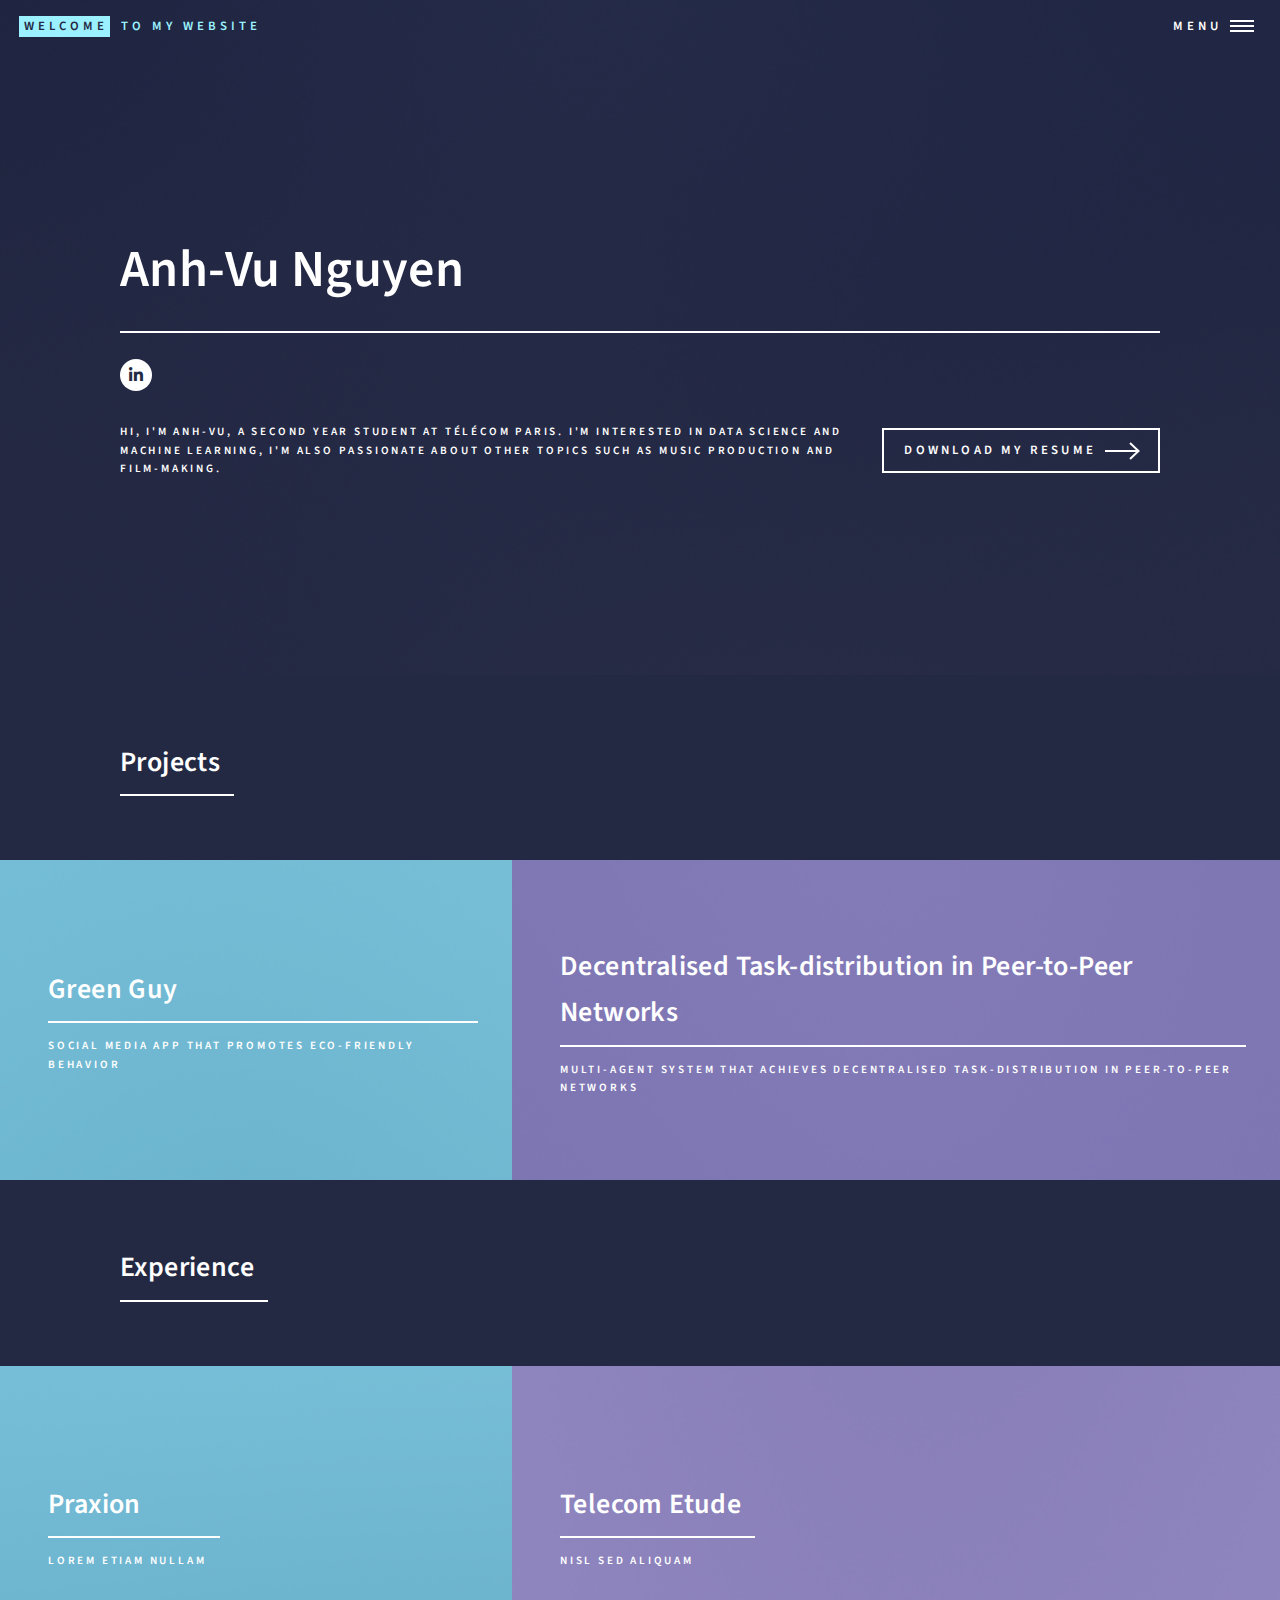
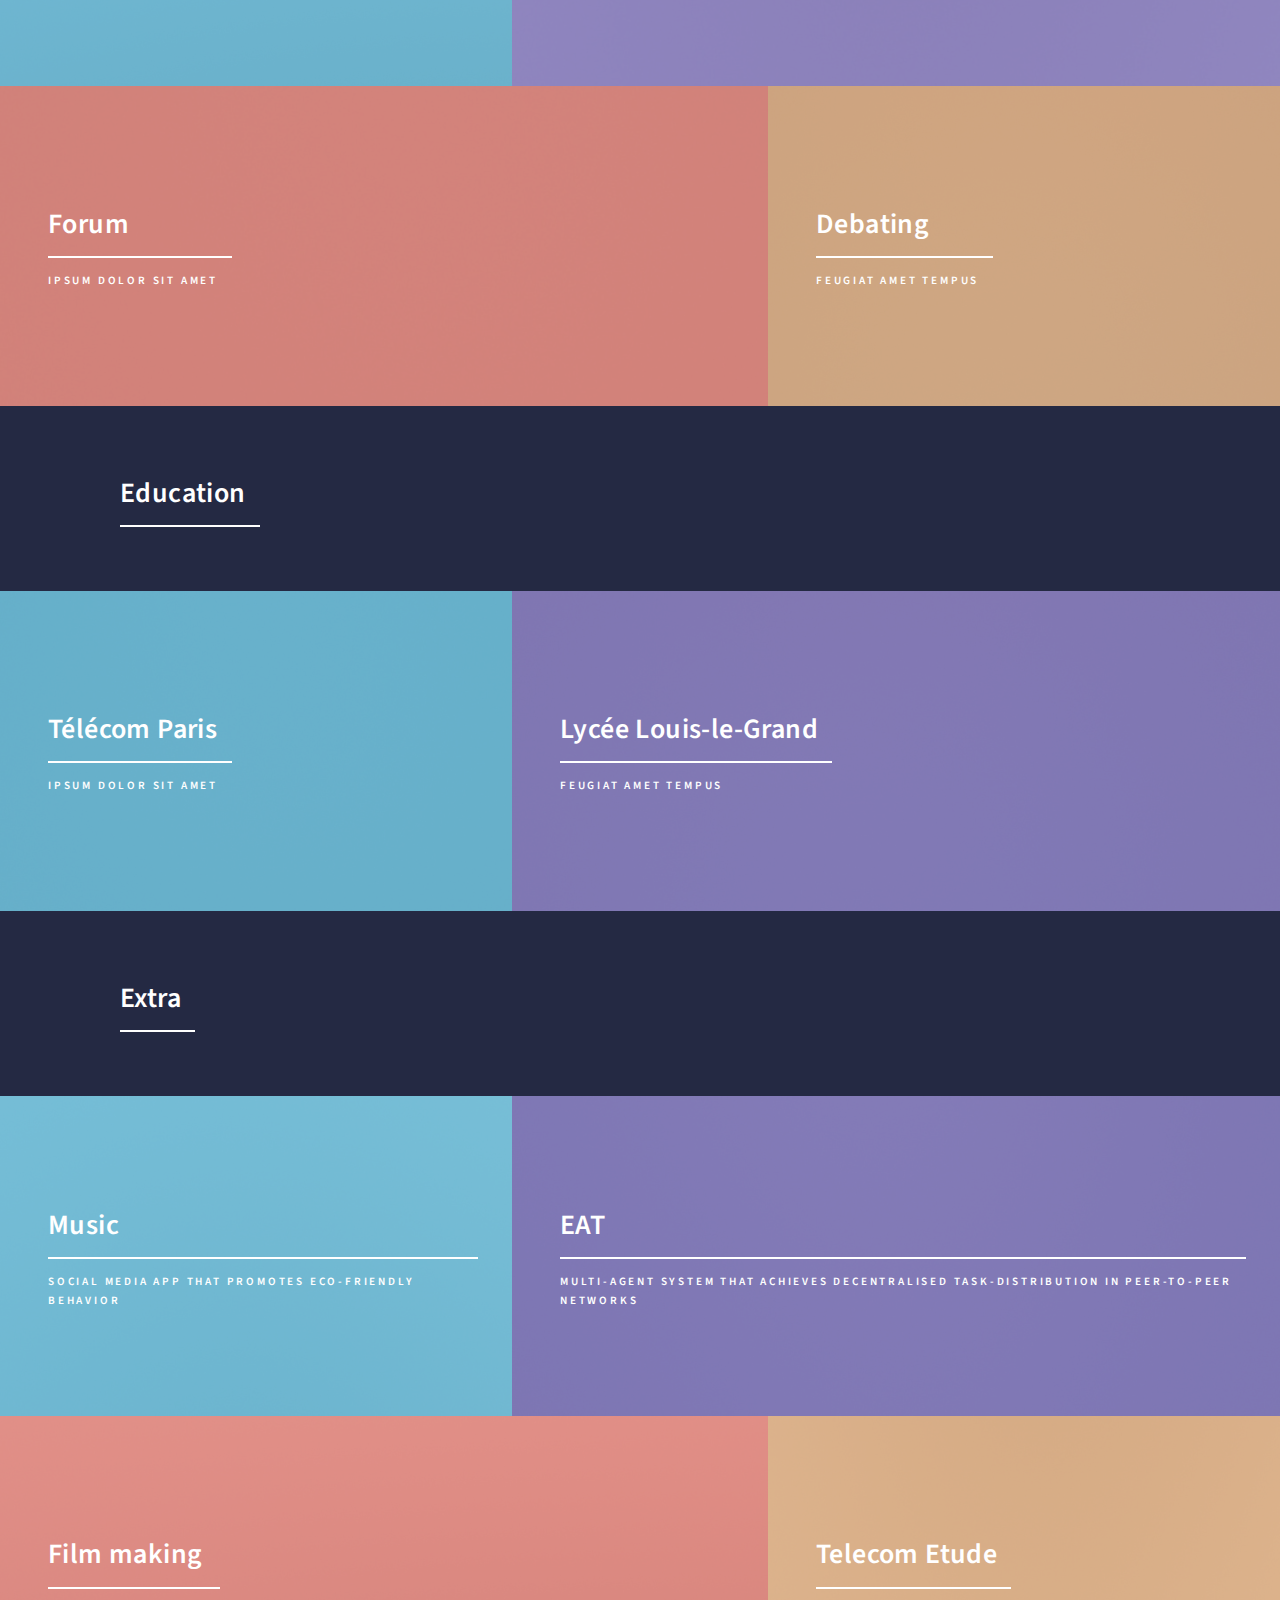
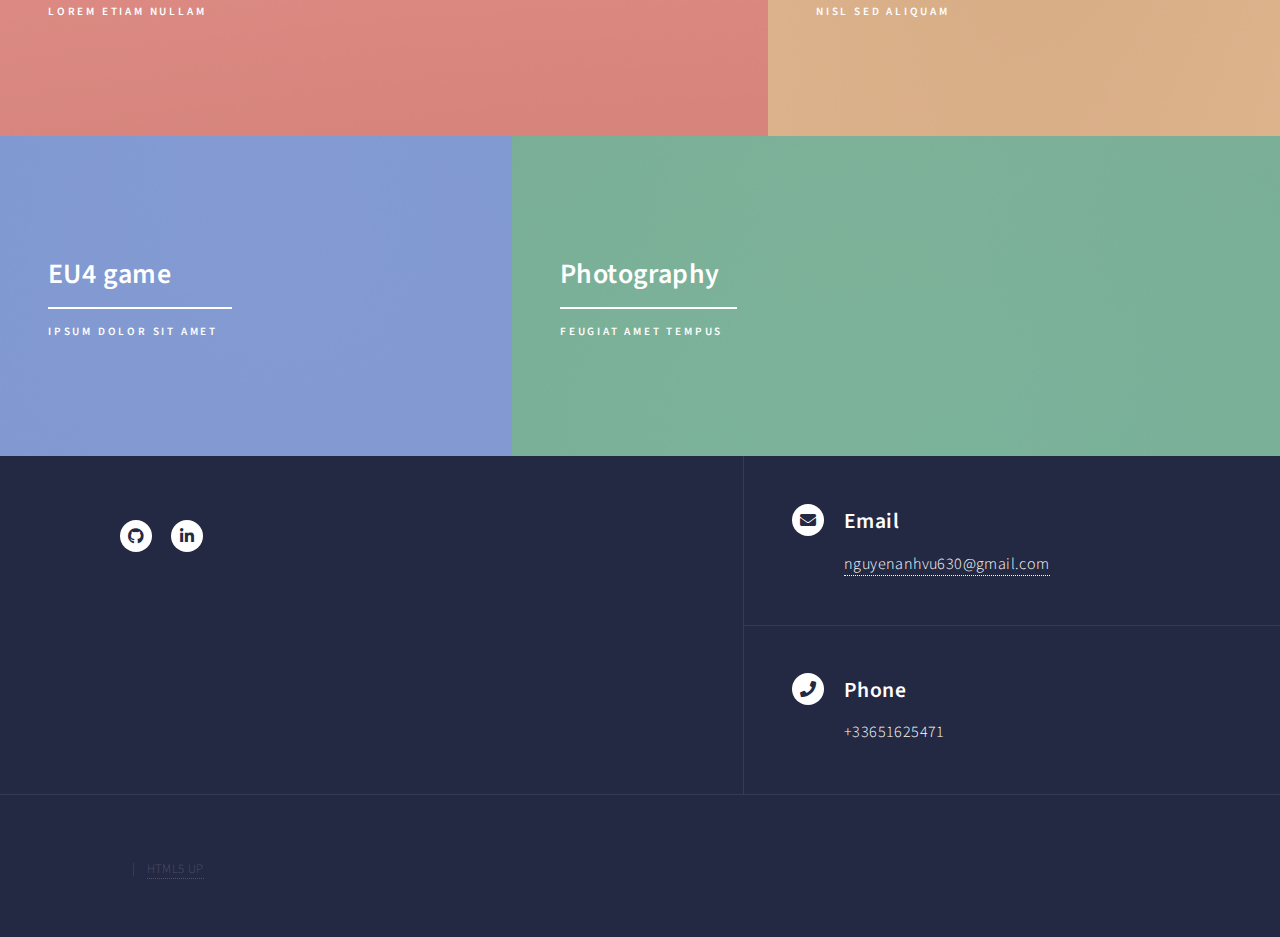
==== index.html @ f74c59b9 "brouillon" ====
<!DOCTYPE HTML>
<!--
	Forty by HTML5 UP
	html5up.net | @ajlkn
	Free for personal and commercial use under the CCA 3.0 license (html5up.net/license)
-->
<html>
	<head>
		<title>Anh-Vu's website</title>
		<meta charset="utf-8" />
		<meta name="viewport" content="width=device-width, initial-scale=1, user-scalable=no" />
		<link rel="icon" href="tab_icon.jpg">
		<link rel="stylesheet" href="assets/css/main.css" />
		<noscript><link rel="stylesheet" href="assets/css/noscript.css" /></noscript>
	</head>
	<body class="is-preload">

		<!-- Wrapper -->
			<div id="wrapper">

				<!-- Header -->
					<header id="header" class="alt">
						<a href="index.html" class="logo"><strong>Welcome</strong> <span>to my website</span></a>
						<nav>
							<a href="#menu">Menu</a>
						</nav>
					</header>

				<!-- Menu -->
					<nav id="menu">
						<ul class="links">
							<li><a href="index.html">Home</a></li>
							<li><a href="landing.html">Landing</a></li>
							<li><a href="generic.html">Generic</a></li>
							<li><a href="elements.html">Elements</a></li>
						</ul>
						<ul class="actions stacked">
							<li><a href="#" class="button primary fit">Get Started</a></li>
							<li><a href="#" class="button fit">Log In</a></li>
						</ul>
					</nav>

				<!-- Banner -->
					<section id="banner" class="major">
						<div class="inner">
							<header class="major">
								<h1>Anh-Vu Nguyen</h1> <a href="https://www.linkedin.com/in/anhvung" target="_blank" class="icon brands alt fa-linkedin-in"><span class="label">LinkedIn</span></a>
							</header>
							<div class="content">
								<p>Hi, I'm Anh-Vu, a second year student at Télécom Paris.
I'm interested in data science and machine learning, I'm also passionate about other topics such as music production and film-making.</p>
								<ul class="icons">
									<li><a href="content/Anh_Vu_Nguyen_s_CV__en_.pdf" target="_blank" download class="button next scrolly">Download my resume</a></li>
									
								</ul>
							</div>
						</div>
					</section>

					<!-- TEXT SECTION -->
							<section id="two">
								<div class="inner">
									<header class="major">
										<h2>Projects</h2>
									</header>
									
									
								</div>
							</section>

				<!-- Main -->
					<div id="main">

						<!-- One -->
							<section id="one" class="tiles">
								<article>
									<span class="image">
										<img src="images/pic01.jpg" alt="" />
									</span>
									<header class="major">
										<h3><a href="landing.html" class="link">Green Guy</a></h3>
										<p>Social media app that promotes eco-friendly behavior</p>
									</header>
								</article>
								<article>
									<span class="image">
										<img src="images/pic02.jpg" alt="" />
									</span>
									<header class="major">
										<h3><a href="landing.html" class="link">Decentralised Task-distribution in Peer-to-Peer Networks</a></h3>
										<p>Multi-agent system that achieves decentralised task-distribution in peer-to-peer networks</p>
									</header>
								</article>
							</section>

						

					</div>
					<!-- TEXT SECTION -->
							<section id="two">
								<div class="inner">
									<header class="major">
										<h2>Experience</h2>
									</header>
									
									
								</div>
							</section>
					<div id="main">

						<!-- One -->
							<section id="one" class="tiles">
								<article>
									<span class="image">
										<img src="images/pic03.jpg" alt="" />
									</span>
									<header class="major">
										<h3><a href="landing.html" class="link">Praxion</a></h3>
										<p>Lorem etiam nullam</p>
									</header>
								</article>
								<article>
									<span class="image">
										<img src="images/pic04.jpg" alt="" />
									</span>
									<header class="major">
										<h3><a href="landing.html" class="link">Telecom Etude</a></h3>
										<p>Nisl sed aliquam</p>
									</header>
								</article>
								<article>
									<span class="image">
										<img src="images/pic05.jpg" alt="" />
									</span>
									<header class="major">
										<h3><a href="landing.html" class="link">Forum</a></h3>
										<p>Ipsum dolor sit amet</p>
									</header>
								</article>
								<article>
									<span class="image">
										<img src="images/pic06.jpg" alt="" />
									</span>
									<header class="major">
										<h3><a href="landing.html" class="link">Debating</a></h3>
										<p>Feugiat amet tempus</p>
									</header>
								</article>
							</section>

						

					</div>
					<!-- TEXT SECTION -->
							<section id="two">
								<div class="inner">
									<header class="major">
										<h2>Education</h2>
									</header>
									
									
								</div>
							</section>
					<div id="main">

						<!-- One -->
							<section id="one" class="tiles">
								
								<article>
									<span class="image">
										<img src="images/pic05.jpg" alt="" />
									</span>
									<header class="major">
										<h3><a href="landing.html" class="link">Télécom Paris</a></h3>
										<p>Ipsum dolor sit amet</p>
									</header>
								</article>
								<article>
									<span class="image">
										<img src="images/pic06.jpg" alt="" />
									</span>
									<header class="major">
										<h3><a href="landing.html" class="link">Lycée Louis-le-Grand</a></h3>
										<p>Feugiat amet tempus</p>
									</header>
								</article>
							</section>

						

					</div>
						<!-- TEXT SECTION -->
							<section id="two">
								<div class="inner">
									<header class="major">
										<h2>Extra</h2>
									</header>
									
									
								</div>
							</section>
					<div id="main">

						<!-- One -->
							<section id="one" class="tiles">
								<article>
									<span class="image">
										<img src="images/pic01.jpg" alt="" />
									</span>
									<header class="major">
										<h3><a href="landing.html" class="link">Music</a></h3>
										<p>Social media app that promotes eco-friendly behavior</p>
									</header>
								</article>
								<article>
									<span class="image">
										<img src="images/pic02.jpg" alt="" />
									</span>
									<header class="major">
										<h3><a href="landing.html" class="link">EAT</a></h3>
										<p>Multi-agent system that achieves decentralised task-distribution in peer-to-peer networks</p>
									</header>
								</article>
								<article>
									<span class="image">
										<img src="images/pic03.jpg" alt="" />
									</span>
									<header class="major">
										<h3><a href="landing.html" class="link">Film making</a></h3>
										<p>Lorem etiam nullam</p>
									</header>
								</article>
								<article>
									<span class="image">
										<img src="images/pic04.jpg" alt="" />
									</span>
									<header class="major">
										<h3><a href="landing.html" class="link">Telecom Etude</a></h3>
										<p>Nisl sed aliquam</p>
									</header>
								</article>
								<article>
									<span class="image">
										<img src="images/pic05.jpg" alt="" />
									</span>
									<header class="major">
										<h3><a href="landing.html" class="link">EU4 game</a></h3>
										<p>Ipsum dolor sit amet</p>
									</header>
								</article>
								<article>
									<span class="image">
										<img src="images/pic06.jpg" alt="" />
									</span>
									<header class="major">
										<h3><a href="landing.html" class="link">Photography</a></h3>
										<p>Feugiat amet tempus</p>
									</header>
								</article>
							</section>

						

					</div>
				<!-- Contact -->
					<section id="contact">
						<div class="inner">
							<section>
								<ul class="icons">
								<li><a href="https://github.com/anhvung/" target="_blank" class="icon brands alt fa-github"><span class="label">GitHub</span></a></li>
								<li><a href="https://www.linkedin.com/in/anhvung" target="_blank" class="icon brands alt fa-linkedin-in"><span class="label">LinkedIn</span></a></li>
							</ul>
							
							</section>
							<section class="split">
								<section>
									<div class="contact-method">
										<span class="icon solid alt fa-envelope"></span>
										<h3>Email</h3>
										<a href="#">nguyenanhvu630@gmail.com</a>
									</div>
								</section>
								<section>
									<div class="contact-method">
										<span class="icon solid alt fa-phone"></span>
										<h3>Phone</h3>
										<span>+33651625471</span>
									</div>
								</section>
							</section>
						</div>
					</section>

				<!-- Footer -->
					<footer id="footer">
						<div class="inner">
							<ul class="copyright">
								<li></li><li><a href="https://html5up.net">HTML5 UP</a></li>
							</ul>
						</div>
					</footer>

			</div>

		<!-- Scripts -->
			<script src="assets/js/jquery.min.js"></script>
			<script src="assets/js/jquery.scrolly.min.js"></script>
			<script src="assets/js/jquery.scrollex.min.js"></script>
			<script src="assets/js/browser.min.js"></script>
			<script src="assets/js/breakpoints.min.js"></script>
			<script src="assets/js/util.js"></script>
			<script src="assets/js/main.js"></script>

	</body>
</html>
---- assets/css/main.css ----
@import url(fontawesome-all.min.css);
@import url("https://fonts.googleapis.com/css?family=Source+Sans+Pro:300,300italic,600,600italic");

/*
	Forty by HTML5 UP
	html5up.net | @ajlkn
	Free for personal and commercial use under the CCA 3.0 license (html5up.net/license)
*/

html, body, div, span, applet, object,
iframe, h1, h2, h3, h4, h5, h6, p, blockquote,
pre, a, abbr, acronym, address, big, cite,
code, del, dfn, em, img, ins, kbd, q, s, samp,
small, strike, strong, sub, sup, tt, var, b,
u, i, center, dl, dt, dd, ol, ul, li, fieldset,
form, label, legend, table, caption, tbody,
tfoot, thead, tr, th, td, article, aside,
canvas, details, embed, figure, figcaption,
footer, header, hgroup, menu, nav, output, ruby,
section, summary, time, mark, audio, video {
	margin: 0;
	padding: 0;
	border: 0;
	font-size: 100%;
	font: inherit;
	vertical-align: baseline;}

article, aside, details, figcaption, figure,
footer, header, hgroup, menu, nav, section {
	display: block;}

body {
	line-height: 1;
}

ol, ul {
	list-style: none;
}

blockquote, q {
	quotes: none;
}

	blockquote:before, blockquote:after, q:before, q:after {
		content: '';
		content: none;
	}

table {
	border-collapse: collapse;
	border-spacing: 0;
}

body {
	-webkit-text-size-adjust: none;
}

mark {
	background-color: transparent;
	color: inherit;
}

input::-moz-focus-inner {
	border: 0;
	padding: 0;
}

input, select, textarea {
	-moz-appearance: none;
	-webkit-appearance: none;
	-ms-appearance: none;
	appearance: none;
}

/* Basic */

	@-ms-viewport {
		width: device-width;
	}

	body {
		-ms-overflow-style: scrollbar;
	}

	@media screen and (max-width: 480px) {

		html, body {
			min-width: 320px;
		}

	}

	html {
		box-sizing: border-box;
	}

	*, *:before, *:after {
		box-sizing: inherit;
	}

	body {
		background: #242943;
	}

		body.is-preload *, body.is-preload *:before, body.is-preload *:after {
			-moz-animation: none !important;
			-webkit-animation: none !important;
			-ms-animation: none !important;
			animation: none !important;
			-moz-transition: none !important;
			-webkit-transition: none !important;
			-ms-transition: none !important;
			transition: none !important;
		}

/* Type */

	body, input, select, textarea {
		color: #ffffff;
		font-family: "Source Sans Pro", Helvetica, sans-serif;
		font-size: 17pt;
		font-weight: 300;
		letter-spacing: 0.025em;
		line-height: 1.65;
	}

		@media screen and (max-width: 1680px) {

			body, input, select, textarea {
				font-size: 14pt;
			}

		}

		@media screen and (max-width: 1280px) {

			body, input, select, textarea {
				font-size: 12pt;
			}

		}

		@media screen and (max-width: 360px) {

			body, input, select, textarea {
				font-size: 11pt;
			}

		}

	a {
		-moz-transition: color 0.2s ease-in-out, border-bottom-color 0.2s ease-in-out;
		-webkit-transition: color 0.2s ease-in-out, border-bottom-color 0.2s ease-in-out;
		-ms-transition: color 0.2s ease-in-out, border-bottom-color 0.2s ease-in-out;
		transition: color 0.2s ease-in-out, border-bottom-color 0.2s ease-in-out;
		border-bottom: dotted 1px;
		color: inherit;
		text-decoration: none;
	}

		a:hover {
			border-bottom-color: transparent;
			color: #9bf1ff !important;
		}

		a:active {
			color: #53e3fb !important;
		}

	strong, b {
		color: #ffffff;
		font-weight: 600;
	}

	em, i {
		font-style: italic;
	}

	p {
		margin: 0 0 2em 0;
	}

	h1, h2, h3, h4, h5, h6 {
		color: #ffffff;
		font-weight: 600;
		line-height: 1.65;
		margin: 0 0 1em 0;
	}

		h1 a, h2 a, h3 a, h4 a, h5 a, h6 a {
			color: inherit;
			border-bottom: 0;
		}

	h1 {
		font-size: 2.5em;
	}

	h2 {
		font-size: 1.75em;
	}

	h3 {
		font-size: 1.35em;
	}

	h4 {
		font-size: 1.1em;
	}

	h5 {
		font-size: 0.9em;
	}

	h6 {
		font-size: 0.7em;
	}

	@media screen and (max-width: 736px) {

		h1 {
			font-size: 2em;
		}

		h2 {
			font-size: 1.5em;
		}

		h3 {
			font-size: 1.25em;
		}

	}

	sub {
		font-size: 0.8em;
		position: relative;
		top: 0.5em;
	}

	sup {
		font-size: 0.8em;
		position: relative;
		top: -0.5em;
	}

	blockquote {
		border-left: solid 4px rgba(212, 212, 255, 0.1);
		font-style: italic;
		margin: 0 0 2em 0;
		padding: 0.5em 0 0.5em 2em;
	}

	code {
		background: rgba(212, 212, 255, 0.035);
		font-family: "Courier New", monospace;
		font-size: 0.9em;
		margin: 0 0.25em;
		padding: 0.25em 0.65em;
	}

	pre {
		-webkit-overflow-scrolling: touch;
		font-family: "Courier New", monospace;
		font-size: 0.9em;
		margin: 0 0 2em 0;
	}

		pre code {
			display: block;
			line-height: 1.75;
			padding: 1em 1.5em;
			overflow-x: auto;
		}

	hr {
		border: 0;
		border-bottom: solid 1px rgba(212, 212, 255, 0.1);
		margin: 2em 0;
	}

		hr.major {
			margin: 3em 0;
		}

	.align-left {
		text-align: left;
	}

	.align-center {
		text-align: center;
	}

	.align-right {
		text-align: right;
	}

/* Row */

	.row {
		display: flex;
		flex-wrap: wrap;
		box-sizing: border-box;
		align-items: stretch;
	}

		.row > * {
			box-sizing: border-box;
		}

		.row.gtr-uniform > * > :last-child {
			margin-bottom: 0;
		}

		.row.aln-left {
			justify-content: flex-start;
		}

		.row.aln-center {
			justify-content: center;
		}

		.row.aln-right {
			justify-content: flex-end;
		}

		.row.aln-top {
			align-items: flex-start;
		}

		.row.aln-middle {
			align-items: center;
		}

		.row.aln-bottom {
			align-items: flex-end;
		}

		.row > .imp {
			order: -1;
		}

		.row > .col-1 {
			width: 8.33333%;
		}

		.row > .off-1 {
			margin-left: 8.33333%;
		}

		.row > .col-2 {
			width: 16.66667%;
		}

		.row > .off-2 {
			margin-left: 16.66667%;
		}

		.row > .col-3 {
			width: 25%;
		}

		.row > .off-3 {
			margin-left: 25%;
		}

		.row > .col-4 {
			width: 33.33333%;
		}

		.row > .off-4 {
			margin-left: 33.33333%;
		}

		.row > .col-5 {
			width: 41.66667%;
		}

		.row > .off-5 {
			margin-left: 41.66667%;
		}

		.row > .col-6 {
			width: 50%;
		}

		.row > .off-6 {
			margin-left: 50%;
		}

		.row > .col-7 {
			width: 58.33333%;
		}

		.row > .off-7 {
			margin-left: 58.33333%;
		}

		.row > .col-8 {
			width: 66.66667%;
		}

		.row > .off-8 {
			margin-left: 66.66667%;
		}

		.row > .col-9 {
			width: 75%;
		}

		.row > .off-9 {
			margin-left: 75%;
		}

		.row > .col-10 {
			width: 83.33333%;
		}

		.row > .off-10 {
			margin-left: 83.33333%;
		}

		.row > .col-11 {
			width: 91.66667%;
		}

		.row > .off-11 {
			margin-left: 91.66667%;
		}

		.row > .col-12 {
			width: 100%;
		}

		.row > .off-12 {
			margin-left: 100%;
		}

		.row.gtr-0 {
			margin-top: 0;
			margin-left: 0em;
		}

			.row.gtr-0 > * {
				padding: 0 0 0 0em;
			}

			.row.gtr-0.gtr-uniform {
				margin-top: 0em;
			}

				.row.gtr-0.gtr-uniform > * {
					padding-top: 0em;
				}

		.row.gtr-25 {
			margin-top: 0;
			margin-left: -0.5em;
		}

			.row.gtr-25 > * {
				padding: 0 0 0 0.5em;
			}

			.row.gtr-25.gtr-uniform {
				margin-top: -0.5em;
			}

				.row.gtr-25.gtr-uniform > * {
					padding-top: 0.5em;
				}

		.row.gtr-50 {
			margin-top: 0;
			margin-left: -1em;
		}

			.row.gtr-50 > * {
				padding: 0 0 0 1em;
			}

			.row.gtr-50.gtr-uniform {
				margin-top: -1em;
			}

				.row.gtr-50.gtr-uniform > * {
					padding-top: 1em;
				}

		.row {
			margin-top: 0;
			margin-left: -2em;
		}

			.row > * {
				padding: 0 0 0 2em;
			}

			.row.gtr-uniform {
				margin-top: -2em;
			}

				.row.gtr-uniform > * {
					padding-top: 2em;
				}

		.row.gtr-150 {
			margin-top: 0;
			margin-left: -3em;
		}

			.row.gtr-150 > * {
				padding: 0 0 0 3em;
			}

			.row.gtr-150.gtr-uniform {
				margin-top: -3em;
			}

				.row.gtr-150.gtr-uniform > * {
					padding-top: 3em;
				}

		.row.gtr-200 {
			margin-top: 0;
			margin-left: -4em;
		}

			.row.gtr-200 > * {
				padding: 0 0 0 4em;
			}

			.row.gtr-200.gtr-uniform {
				margin-top: -4em;
			}

				.row.gtr-200.gtr-uniform > * {
					padding-top: 4em;
				}

		@media screen and (max-width: 1680px) {

			.row {
				display: flex;
				flex-wrap: wrap;
				box-sizing: border-box;
				align-items: stretch;
			}

				.row > * {
					box-sizing: border-box;
				}

				.row.gtr-uniform > * > :last-child {
					margin-bottom: 0;
				}

				.row.aln-left {
					justify-content: flex-start;
				}

				.row.aln-center {
					justify-content: center;
				}

				.row.aln-right {
					justify-content: flex-end;
				}

				.row.aln-top {
					align-items: flex-start;
				}

				.row.aln-middle {
					align-items: center;
				}

				.row.aln-bottom {
					align-items: flex-end;
				}

				.row > .imp-xlarge {
					order: -1;
				}

				.row > .col-1-xlarge {
					width: 8.33333%;
				}

				.row > .off-1-xlarge {
					margin-left: 8.33333%;
				}

				.row > .col-2-xlarge {
					width: 16.66667%;
				}

				.row > .off-2-xlarge {
					margin-left: 16.66667%;
				}

				.row > .col-3-xlarge {
					width: 25%;
				}

				.row > .off-3-xlarge {
					margin-left: 25%;
				}

				.row > .col-4-xlarge {
					width: 33.33333%;
				}

				.row > .off-4-xlarge {
					margin-left: 33.33333%;
				}

				.row > .col-5-xlarge {
					width: 41.66667%;
				}

				.row > .off-5-xlarge {
					margin-left: 41.66667%;
				}

				.row > .col-6-xlarge {
					width: 50%;
				}

				.row > .off-6-xlarge {
					margin-left: 50%;
				}

				.row > .col-7-xlarge {
					width: 58.33333%;
				}

				.row > .off-7-xlarge {
					margin-left: 58.33333%;
				}

				.row > .col-8-xlarge {
					width: 66.66667%;
				}

				.row > .off-8-xlarge {
					margin-left: 66.66667%;
				}

				.row > .col-9-xlarge {
					width: 75%;
				}

				.row > .off-9-xlarge {
					margin-left: 75%;
				}

				.row > .col-10-xlarge {
					width: 83.33333%;
				}

				.row > .off-10-xlarge {
					margin-left: 83.33333%;
				}

				.row > .col-11-xlarge {
					width: 91.66667%;
				}

				.row > .off-11-xlarge {
					margin-left: 91.66667%;
				}

				.row > .col-12-xlarge {
					width: 100%;
				}

				.row > .off-12-xlarge {
					margin-left: 100%;
				}

				.row.gtr-0 {
					margin-top: 0;
					margin-left: 0em;
				}

					.row.gtr-0 > * {
						padding: 0 0 0 0em;
					}

					.row.gtr-0.gtr-uniform {
						margin-top: 0em;
					}

						.row.gtr-0.gtr-uniform > * {
							padding-top: 0em;
						}

				.row.gtr-25 {
					margin-top: 0;
					margin-left: -0.5em;
				}

					.row.gtr-25 > * {
						padding: 0 0 0 0.5em;
					}

					.row.gtr-25.gtr-uniform {
						margin-top: -0.5em;
					}

						.row.gtr-25.gtr-uniform > * {
							padding-top: 0.5em;
						}

				.row.gtr-50 {
					margin-top: 0;
					margin-left: -1em;
				}

					.row.gtr-50 > * {
						padding: 0 0 0 1em;
					}

					.row.gtr-50.gtr-uniform {
						margin-top: -1em;
					}

						.row.gtr-50.gtr-uniform > * {
							padding-top: 1em;
						}

				.row {
					margin-top: 0;
					margin-left: -2em;
				}

					.row > * {
						padding: 0 0 0 2em;
					}

					.row.gtr-uniform {
						margin-top: -2em;
					}

						.row.gtr-uniform > * {
							padding-top: 2em;
						}

				.row.gtr-150 {
					margin-top: 0;
					margin-left: -3em;
				}

					.row.gtr-150 > * {
						padding: 0 0 0 3em;
					}

					.row.gtr-150.gtr-uniform {
						margin-top: -3em;
					}

						.row.gtr-150.gtr-uniform > * {
							padding-top: 3em;
						}

				.row.gtr-200 {
					margin-top: 0;
					margin-left: -4em;
				}

					.row.gtr-200 > * {
						padding: 0 0 0 4em;
					}

					.row.gtr-200.gtr-uniform {
						margin-top: -4em;
					}

						.row.gtr-200.gtr-uniform > * {
							padding-top: 4em;
						}

		}

		@media screen and (max-width: 1280px) {

			.row {
				display: flex;
				flex-wrap: wrap;
				box-sizing: border-box;
				align-items: stretch;
			}

				.row > * {
					box-sizing: border-box;
				}

				.row.gtr-uniform > * > :last-child {
					margin-bottom: 0;
				}

				.row.aln-left {
					justify-content: flex-start;
				}

				.row.aln-center {
					justify-content: center;
				}

				.row.aln-right {
					justify-content: flex-end;
				}

				.row.aln-top {
					align-items: flex-start;
				}

				.row.aln-middle {
					align-items: center;
				}

				.row.aln-bottom {
					align-items: flex-end;
				}

				.row > .imp-large {
					order: -1;
				}

				.row > .col-1-large {
					width: 8.33333%;
				}

				.row > .off-1-large {
					margin-left: 8.33333%;
				}

				.row > .col-2-large {
					width: 16.66667%;
				}

				.row > .off-2-large {
					margin-left: 16.66667%;
				}

				.row > .col-3-large {
					width: 25%;
				}

				.row > .off-3-large {
					margin-left: 25%;
				}

				.row > .col-4-large {
					width: 33.33333%;
				}

				.row > .off-4-large {
					margin-left: 33.33333%;
				}

				.row > .col-5-large {
					width: 41.66667%;
				}

				.row > .off-5-large {
					margin-left: 41.66667%;
				}

				.row > .col-6-large {
					width: 50%;
				}

				.row > .off-6-large {
					margin-left: 50%;
				}

				.row > .col-7-large {
					width: 58.33333%;
				}

				.row > .off-7-large {
					margin-left: 58.33333%;
				}

				.row > .col-8-large {
					width: 66.66667%;
				}

				.row > .off-8-large {
					margin-left: 66.66667%;
				}

				.row > .col-9-large {
					width: 75%;
				}

				.row > .off-9-large {
					margin-left: 75%;
				}

				.row > .col-10-large {
					width: 83.33333%;
				}

				.row > .off-10-large {
					margin-left: 83.33333%;
				}

				.row > .col-11-large {
					width: 91.66667%;
				}

				.row > .off-11-large {
					margin-left: 91.66667%;
				}

				.row > .col-12-large {
					width: 100%;
				}

				.row > .off-12-large {
					margin-left: 100%;
				}

				.row.gtr-0 {
					margin-top: 0;
					margin-left: 0em;
				}

					.row.gtr-0 > * {
						padding: 0 0 0 0em;
					}

					.row.gtr-0.gtr-uniform {
						margin-top: 0em;
					}

						.row.gtr-0.gtr-uniform > * {
							padding-top: 0em;
						}

				.row.gtr-25 {
					margin-top: 0;
					margin-left: -0.375em;
				}

					.row.gtr-25 > * {
						padding: 0 0 0 0.375em;
					}

					.row.gtr-25.gtr-uniform {
						margin-top: -0.375em;
					}

						.row.gtr-25.gtr-uniform > * {
							padding-top: 0.375em;
						}

				.row.gtr-50 {
					margin-top: 0;
					margin-left: -0.75em;
				}

					.row.gtr-50 > * {
						padding: 0 0 0 0.75em;
					}

					.row.gtr-50.gtr-uniform {
						margin-top: -0.75em;
					}

						.row.gtr-50.gtr-uniform > * {
							padding-top: 0.75em;
						}

				.row {
					margin-top: 0;
					margin-left: -1.5em;
				}

					.row > * {
						padding: 0 0 0 1.5em;
					}

					.row.gtr-uniform {
						margin-top: -1.5em;
					}

						.row.gtr-uniform > * {
							padding-top: 1.5em;
						}

				.row.gtr-150 {
					margin-top: 0;
					margin-left: -2.25em;
				}

					.row.gtr-150 > * {
						padding: 0 0 0 2.25em;
					}

					.row.gtr-150.gtr-uniform {
						margin-top: -2.25em;
					}

						.row.gtr-150.gtr-uniform > * {
							padding-top: 2.25em;
						}

				.row.gtr-200 {
					margin-top: 0;
					margin-left: -3em;
				}

					.row.gtr-200 > * {
						padding: 0 0 0 3em;
					}

					.row.gtr-200.gtr-uniform {
						margin-top: -3em;
					}

						.row.gtr-200.gtr-uniform > * {
							padding-top: 3em;
						}

		}

		@media screen and (max-width: 980px) {

			.row {
				display: flex;
				flex-wrap: wrap;
				box-sizing: border-box;
				align-items: stretch;
			}

				.row > * {
					box-sizing: border-box;
				}

				.row.gtr-uniform > * > :last-child {
					margin-bottom: 0;
				}

				.row.aln-left {
					justify-content: flex-start;
				}

				.row.aln-center {
					justify-content: center;
				}

				.row.aln-right {
					justify-content: flex-end;
				}

				.row.aln-top {
					align-items: flex-start;
				}

				.row.aln-middle {
					align-items: center;
				}

				.row.aln-bottom {
					align-items: flex-end;
				}

				.row > .imp-medium {
					order: -1;
				}

				.row > .col-1-medium {
					width: 8.33333%;
				}

				.row > .off-1-medium {
					margin-left: 8.33333%;
				}

				.row > .col-2-medium {
					width: 16.66667%;
				}

				.row > .off-2-medium {
					margin-left: 16.66667%;
				}

				.row > .col-3-medium {
					width: 25%;
				}

				.row > .off-3-medium {
					margin-left: 25%;
				}

				.row > .col-4-medium {
					width: 33.33333%;
				}

				.row > .off-4-medium {
					margin-left: 33.33333%;
				}

				.row > .col-5-medium {
					width: 41.66667%;
				}

				.row > .off-5-medium {
					margin-left: 41.66667%;
				}

				.row > .col-6-medium {
					width: 50%;
				}

				.row > .off-6-medium {
					margin-left: 50%;
				}

				.row > .col-7-medium {
					width: 58.33333%;
				}

				.row > .off-7-medium {
					margin-left: 58.33333%;
				}

				.row > .col-8-medium {
					width: 66.66667%;
				}

				.row > .off-8-medium {
					margin-left: 66.66667%;
				}

				.row > .col-9-medium {
					width: 75%;
				}

				.row > .off-9-medium {
					margin-left: 75%;
				}

				.row > .col-10-medium {
					width: 83.33333%;
				}

				.row > .off-10-medium {
					margin-left: 83.33333%;
				}

				.row > .col-11-medium {
					width: 91.66667%;
				}

				.row > .off-11-medium {
					margin-left: 91.66667%;
				}

				.row > .col-12-medium {
					width: 100%;
				}

				.row > .off-12-medium {
					margin-left: 100%;
				}

				.row.gtr-0 {
					margin-top: 0;
					margin-left: 0em;
				}

					.row.gtr-0 > * {
						padding: 0 0 0 0em;
					}

					.row.gtr-0.gtr-uniform {
						margin-top: 0em;
					}

						.row.gtr-0.gtr-uniform > * {
							padding-top: 0em;
						}

				.row.gtr-25 {
					margin-top: 0;
					margin-left: -0.375em;
				}

					.row.gtr-25 > * {
						padding: 0 0 0 0.375em;
					}

					.row.gtr-25.gtr-uniform {
						margin-top: -0.375em;
					}

						.row.gtr-25.gtr-uniform > * {
							padding-top: 0.375em;
						}

				.row.gtr-50 {
					margin-top: 0;
					margin-left: -0.75em;
				}

					.row.gtr-50 > * {
						padding: 0 0 0 0.75em;
					}

					.row.gtr-50.gtr-uniform {
						margin-top: -0.75em;
					}

						.row.gtr-50.gtr-uniform > * {
							padding-top: 0.75em;
						}

				.row {
					margin-top: 0;
					margin-left: -1.5em;
				}

					.row > * {
						padding: 0 0 0 1.5em;
					}

					.row.gtr-uniform {
						margin-top: -1.5em;
					}

						.row.gtr-uniform > * {
							padding-top: 1.5em;
						}

				.row.gtr-150 {
					margin-top: 0;
					margin-left: -2.25em;
				}

					.row.gtr-150 > * {
						padding: 0 0 0 2.25em;
					}

					.row.gtr-150.gtr-uniform {
						margin-top: -2.25em;
					}

						.row.gtr-150.gtr-uniform > * {
							padding-top: 2.25em;
						}

				.row.gtr-200 {
					margin-top: 0;
					margin-left: -3em;
				}

					.row.gtr-200 > * {
						padding: 0 0 0 3em;
					}

					.row.gtr-200.gtr-uniform {
						margin-top: -3em;
					}

						.row.gtr-200.gtr-uniform > * {
							padding-top: 3em;
						}

		}

		@media screen and (max-width: 736px) {

			.row {
				display: flex;
				flex-wrap: wrap;
				box-sizing: border-box;
				align-items: stretch;
			}

				.row > * {
					box-sizing: border-box;
				}

				.row.gtr-uniform > * > :last-child {
					margin-bottom: 0;
				}

				.row.aln-left {
					justify-content: flex-start;
				}

				.row.aln-center {
					justify-content: center;
				}

				.row.aln-right {
					justify-content: flex-end;
				}

				.row.aln-top {
					align-items: flex-start;
				}

				.row.aln-middle {
					align-items: center;
				}

				.row.aln-bottom {
					align-items: flex-end;
				}

				.row > .imp-small {
					order: -1;
				}

				.row > .col-1-small {
					width: 8.33333%;
				}

				.row > .off-1-small {
					margin-left: 8.33333%;
				}

				.row > .col-2-small {
					width: 16.66667%;
				}

				.row > .off-2-small {
					margin-left: 16.66667%;
				}

				.row > .col-3-small {
					width: 25%;
				}

				.row > .off-3-small {
					margin-left: 25%;
				}

				.row > .col-4-small {
					width: 33.33333%;
				}

				.row > .off-4-small {
					margin-left: 33.33333%;
				}

				.row > .col-5-small {
					width: 41.66667%;
				}

				.row > .off-5-small {
					margin-left: 41.66667%;
				}

				.row > .col-6-small {
					width: 50%;
				}

				.row > .off-6-small {
					margin-left: 50%;
				}

				.row > .col-7-small {
					width: 58.33333%;
				}

				.row > .off-7-small {
					margin-left: 58.33333%;
				}

				.row > .col-8-small {
					width: 66.66667%;
				}

				.row > .off-8-small {
					margin-left: 66.66667%;
				}

				.row > .col-9-small {
					width: 75%;
				}

				.row > .off-9-small {
					margin-left: 75%;
				}

				.row > .col-10-small {
					width: 83.33333%;
				}

				.row > .off-10-small {
					margin-left: 83.33333%;
				}

				.row > .col-11-small {
					width: 91.66667%;
				}

				.row > .off-11-small {
					margin-left: 91.66667%;
				}

				.row > .col-12-small {
					width: 100%;
				}

				.row > .off-12-small {
					margin-left: 100%;
				}

				.row.gtr-0 {
					margin-top: 0;
					margin-left: 0em;
				}

					.row.gtr-0 > * {
						padding: 0 0 0 0em;
					}

					.row.gtr-0.gtr-uniform {
						margin-top: 0em;
					}

						.row.gtr-0.gtr-uniform > * {
							padding-top: 0em;
						}

				.row.gtr-25 {
					margin-top: 0;
					margin-left: -0.3125em;
				}

					.row.gtr-25 > * {
						padding: 0 0 0 0.3125em;
					}

					.row.gtr-25.gtr-uniform {
						margin-top: -0.3125em;
					}

						.row.gtr-25.gtr-uniform > * {
							padding-top: 0.3125em;
						}

				.row.gtr-50 {
					margin-top: 0;
					margin-left: -0.625em;
				}

					.row.gtr-50 > * {
						padding: 0 0 0 0.625em;
					}

					.row.gtr-50.gtr-uniform {
						margin-top: -0.625em;
					}

						.row.gtr-50.gtr-uniform > * {
							padding-top: 0.625em;
						}

				.row {
					margin-top: 0;
					margin-left: -1.25em;
				}

					.row > * {
						padding: 0 0 0 1.25em;
					}

					.row.gtr-uniform {
						margin-top: -1.25em;
					}

						.row.gtr-uniform > * {
							padding-top: 1.25em;
						}

				.row.gtr-150 {
					margin-top: 0;
					margin-left: -1.875em;
				}

					.row.gtr-150 > * {
						padding: 0 0 0 1.875em;
					}

					.row.gtr-150.gtr-uniform {
						margin-top: -1.875em;
					}

						.row.gtr-150.gtr-uniform > * {
							padding-top: 1.875em;
						}

				.row.gtr-200 {
					margin-top: 0;
					margin-left: -2.5em;
				}

					.row.gtr-200 > * {
						padding: 0 0 0 2.5em;
					}

					.row.gtr-200.gtr-uniform {
						margin-top: -2.5em;
					}

						.row.gtr-200.gtr-uniform > * {
							padding-top: 2.5em;
						}

		}

		@media screen and (max-width: 480px) {

			.row {
				display: flex;
				flex-wrap: wrap;
				box-sizing: border-box;
				align-items: stretch;
			}

				.row > * {
					box-sizing: border-box;
				}

				.row.gtr-uniform > * > :last-child {
					margin-bottom: 0;
				}

				.row.aln-left {
					justify-content: flex-start;
				}

				.row.aln-center {
					justify-content: center;
				}

				.row.aln-right {
					justify-content: flex-end;
				}

				.row.aln-top {
					align-items: flex-start;
				}

				.row.aln-middle {
					align-items: center;
				}

				.row.aln-bottom {
					align-items: flex-end;
				}

				.row > .imp-xsmall {
					order: -1;
				}

				.row > .col-1-xsmall {
					width: 8.33333%;
				}

				.row > .off-1-xsmall {
					margin-left: 8.33333%;
				}

				.row > .col-2-xsmall {
					width: 16.66667%;
				}

				.row > .off-2-xsmall {
					margin-left: 16.66667%;
				}

				.row > .col-3-xsmall {
					width: 25%;
				}

				.row > .off-3-xsmall {
					margin-left: 25%;
				}

				.row > .col-4-xsmall {
					width: 33.33333%;
				}

				.row > .off-4-xsmall {
					margin-left: 33.33333%;
				}

				.row > .col-5-xsmall {
					width: 41.66667%;
				}

				.row > .off-5-xsmall {
					margin-left: 41.66667%;
				}

				.row > .col-6-xsmall {
					width: 50%;
				}

				.row > .off-6-xsmall {
					margin-left: 50%;
				}

				.row > .col-7-xsmall {
					width: 58.33333%;
				}

				.row > .off-7-xsmall {
					margin-left: 58.33333%;
				}

				.row > .col-8-xsmall {
					width: 66.66667%;
				}

				.row > .off-8-xsmall {
					margin-left: 66.66667%;
				}

				.row > .col-9-xsmall {
					width: 75%;
				}

				.row > .off-9-xsmall {
					margin-left: 75%;
				}

				.row > .col-10-xsmall {
					width: 83.33333%;
				}

				.row > .off-10-xsmall {
					margin-left: 83.33333%;
				}

				.row > .col-11-xsmall {
					width: 91.66667%;
				}

				.row > .off-11-xsmall {
					margin-left: 91.66667%;
				}

				.row > .col-12-xsmall {
					width: 100%;
				}

				.row > .off-12-xsmall {
					margin-left: 100%;
				}

				.row.gtr-0 {
					margin-top: 0;
					margin-left: 0em;
				}

					.row.gtr-0 > * {
						padding: 0 0 0 0em;
					}

					.row.gtr-0.gtr-uniform {
						margin-top: 0em;
					}

						.row.gtr-0.gtr-uniform > * {
							padding-top: 0em;
						}

				.row.gtr-25 {
					margin-top: 0;
					margin-left: -0.3125em;
				}

					.row.gtr-25 > * {
						padding: 0 0 0 0.3125em;
					}

					.row.gtr-25.gtr-uniform {
						margin-top: -0.3125em;
					}

						.row.gtr-25.gtr-uniform > * {
							padding-top: 0.3125em;
						}

				.row.gtr-50 {
					margin-top: 0;
					margin-left: -0.625em;
				}

					.row.gtr-50 > * {
						padding: 0 0 0 0.625em;
					}

					.row.gtr-50.gtr-uniform {
						margin-top: -0.625em;
					}

						.row.gtr-50.gtr-uniform > * {
							padding-top: 0.625em;
						}

				.row {
					margin-top: 0;
					margin-left: -1.25em;
				}

					.row > * {
						padding: 0 0 0 1.25em;
					}

					.row.gtr-uniform {
						margin-top: -1.25em;
					}

						.row.gtr-uniform > * {
							padding-top: 1.25em;
						}

				.row.gtr-150 {
					margin-top: 0;
					margin-left: -1.875em;
				}

					.row.gtr-150 > * {
						padding: 0 0 0 1.875em;
					}

					.row.gtr-150.gtr-uniform {
						margin-top: -1.875em;
					}

						.row.gtr-150.gtr-uniform > * {
							padding-top: 1.875em;
						}

				.row.gtr-200 {
					margin-top: 0;
					margin-left: -2.5em;
				}

					.row.gtr-200 > * {
						padding: 0 0 0 2.5em;
					}

					.row.gtr-200.gtr-uniform {
						margin-top: -2.5em;
					}

						.row.gtr-200.gtr-uniform > * {
							padding-top: 2.5em;
						}

		}

/* Section/Article */

	section.special, article.special {
		text-align: center;
	}

	header.major {
		width: -moz-max-content;
		width: -webkit-max-content;
		width: -ms-max-content;
		width: max-content;
		margin-bottom: 2em;
	}

		header.major > :first-child {
			margin-bottom: 0;
			width: calc(100% + 0.5em);
		}

			header.major > :first-child:after {
				content: '';
				background-color: #ffffff;
				display: block;
				height: 2px;
				margin: 0.325em 0 0.5em 0;
				width: 100%;
			}

		header.major > p {
			font-size: 0.7em;
			font-weight: 600;
			letter-spacing: 0.25em;
			margin-bottom: 0;
			text-transform: uppercase;
		}

		body.is-ie header.major > :first-child:after {
			max-width: 9em;
		}

		body.is-ie header.major > h1:after {
			max-width: 100% !important;
		}

	@media screen and (max-width: 736px) {

		header.major > p br {
			display: none;
		}

	}

/* Form */

	form {
		margin: 0 0 2em 0;
	}

		form > :last-child {
			margin-bottom: 0;
		}

		form > .fields {
			display: -moz-flex;
			display: -webkit-flex;
			display: -ms-flex;
			display: flex;
			-moz-flex-wrap: wrap;
			-webkit-flex-wrap: wrap;
			-ms-flex-wrap: wrap;
			flex-wrap: wrap;
			width: calc(100% + 3em);
			margin: -1.5em 0 2em -1.5em;
		}

			form > .fields > .field {
				-moz-flex-grow: 0;
				-webkit-flex-grow: 0;
				-ms-flex-grow: 0;
				flex-grow: 0;
				-moz-flex-shrink: 0;
				-webkit-flex-shrink: 0;
				-ms-flex-shrink: 0;
				flex-shrink: 0;
				padding: 1.5em 0 0 1.5em;
				width: calc(100% - 1.5em);
			}

				form > .fields > .field.half {
					width: calc(50% - 0.75em);
				}

				form > .fields > .field.third {
					width: calc(100%/3 - 0.5em);
				}

				form > .fields > .field.quarter {
					width: calc(25% - 0.375em);
				}

		@media screen and (max-width: 480px) {

			form > .fields {
				width: calc(100% + 3em);
				margin: -1.5em 0 2em -1.5em;
			}

				form > .fields > .field {
					padding: 1.5em 0 0 1.5em;
					width: calc(100% - 1.5em);
				}

					form > .fields > .field.half {
						width: calc(100% - 1.5em);
					}

					form > .fields > .field.third {
						width: calc(100% - 1.5em);
					}

					form > .fields > .field.quarter {
						width: calc(100% - 1.5em);
					}

		}

	label {
		color: #ffffff;
		display: block;
		font-size: 0.8em;
		font-weight: 600;
		letter-spacing: 0.25em;
		margin: 0 0 1em 0;
		text-transform: uppercase;
	}

	input[type="text"],
	input[type="password"],
	input[type="email"],
	input[type="tel"],
	input[type="search"],
	input[type="url"],
	select,
	textarea {
		-moz-appearance: none;
		-webkit-appearance: none;
		-ms-appearance: none;
		appearance: none;
		background: rgba(212, 212, 255, 0.035);
		border: none;
		border-radius: 0;
		color: inherit;
		display: block;
		outline: 0;
		padding: 0 1em;
		text-decoration: none;
		width: 100%;
	}

		input[type="text"]:invalid,
		input[type="password"]:invalid,
		input[type="email"]:invalid,
		input[type="tel"]:invalid,
		input[type="search"]:invalid,
		input[type="url"]:invalid,
		select:invalid,
		textarea:invalid {
			box-shadow: none;
		}

		input[type="text"]:focus,
		input[type="password"]:focus,
		input[type="email"]:focus,
		input[type="tel"]:focus,
		input[type="search"]:focus,
		input[type="url"]:focus,
		select:focus,
		textarea:focus {
			border-color: #9bf1ff;
			box-shadow: 0 0 0 2px #9bf1ff;
		}

	select {
		background-image: url("data:image/svg+xml;charset=utf8,%3Csvg xmlns='http://www.w3.org/2000/svg' width='40' height='40' preserveAspectRatio='none' viewBox='0 0 40 40'%3E%3Cpath d='M9.4,12.3l10.4,10.4l10.4-10.4c0.2-0.2,0.5-0.4,0.9-0.4c0.3,0,0.6,0.1,0.9,0.4l3.3,3.3c0.2,0.2,0.4,0.5,0.4,0.9 c0,0.4-0.1,0.6-0.4,0.9L20.7,31.9c-0.2,0.2-0.5,0.4-0.9,0.4c-0.3,0-0.6-0.1-0.9-0.4L4.3,17.3c-0.2-0.2-0.4-0.5-0.4-0.9 c0-0.4,0.1-0.6,0.4-0.9l3.3-3.3c0.2-0.2,0.5-0.4,0.9-0.4S9.1,12.1,9.4,12.3z' fill='rgba(212, 212, 255, 0.1)' /%3E%3C/svg%3E");
		background-size: 1.25rem;
		background-repeat: no-repeat;
		background-position: calc(100% - 1rem) center;
		height: 2.75em;
		padding-right: 2.75em;
		text-overflow: ellipsis;
	}

		select option {
			color: #ffffff;
			background: #242943;
		}

		select:focus::-ms-value {
			background-color: transparent;
		}

		select::-ms-expand {
			display: none;
		}

	input[type="text"],
	input[type="password"],
	input[type="email"],
	input[type="tel"],
	input[type="search"],
	input[type="url"],
	select {
		height: 2.75em;
	}

	textarea {
		padding: 0.75em 1em;
	}

	input[type="checkbox"],
	input[type="radio"] {
		-moz-appearance: none;
		-webkit-appearance: none;
		-ms-appearance: none;
		appearance: none;
		display: block;
		float: left;
		margin-right: -2em;
		opacity: 0;
		width: 1em;
		z-index: -1;
	}

		input[type="checkbox"] + label,
		input[type="radio"] + label {
			text-decoration: none;
			color: #ffffff;
			cursor: pointer;
			display: inline-block;
			font-weight: 300;
			padding-left: 2.65em;
			padding-right: 0.75em;
			position: relative;
		}

			input[type="checkbox"] + label:before,
			input[type="radio"] + label:before {
				-moz-osx-font-smoothing: grayscale;
				-webkit-font-smoothing: antialiased;
				display: inline-block;
				font-style: normal;
				font-variant: normal;
				text-rendering: auto;
				line-height: 1;
				text-transform: none !important;
				font-family: 'Font Awesome 5 Free';
				font-weight: 900;
			}

			input[type="checkbox"] + label:before,
			input[type="radio"] + label:before {
				background: rgba(212, 212, 255, 0.035);
				content: '';
				display: inline-block;
				font-size: 0.8em;
				height: 2.0625em;
				left: 0;
				letter-spacing: 0;
				line-height: 2.0625em;
				position: absolute;
				text-align: center;
				top: 0;
				width: 2.0625em;
			}

		input[type="checkbox"]:checked + label:before,
		input[type="radio"]:checked + label:before {
			background: #ffffff;
			border-color: #9bf1ff;
			content: '\f00c';
			color: #242943;
		}

		input[type="checkbox"]:focus + label:before,
		input[type="radio"]:focus + label:before {
			box-shadow: 0 0 0 2px #9bf1ff;
		}

	input[type="radio"] + label:before {
		border-radius: 100%;
	}

	::-webkit-input-placeholder {
		color: rgba(244, 244, 255, 0.2) !important;
		opacity: 1.0;
	}

	:-moz-placeholder {
		color: rgba(244, 244, 255, 0.2) !important;
		opacity: 1.0;
	}

	::-moz-placeholder {
		color: rgba(244, 244, 255, 0.2) !important;
		opacity: 1.0;
	}

	:-ms-input-placeholder {
		color: rgba(244, 244, 255, 0.2) !important;
		opacity: 1.0;
	}

/* Box */

	.box {
		border: solid 1px rgba(212, 212, 255, 0.1);
		margin-bottom: 2em;
		padding: 1.5em;
	}

		.box > :last-child,
		.box > :last-child > :last-child,
		.box > :last-child > :last-child > :last-child {
			margin-bottom: 0;
		}

		.box.alt {
			border: 0;
			border-radius: 0;
			padding: 0;
		}

/* Icon */

	.icon {
		text-decoration: none;
		border-bottom: none;
		position: relative;
	}

		.icon:before {
			-moz-osx-font-smoothing: grayscale;
			-webkit-font-smoothing: antialiased;
			display: inline-block;
			font-style: normal;
			font-variant: normal;
			text-rendering: auto;
			line-height: 1;
			text-transform: none !important;
			font-family: 'Font Awesome 5 Free';
			font-weight: 400;
		}

		.icon > .label {
			display: none;
		}

		.icon:before {
			line-height: inherit;
		}

		.icon.solid:before {
			font-weight: 900;
		}

		.icon.brands:before {
			font-family: 'Font Awesome 5 Brands';
		}

		.icon.alt:before {
			background-color: #ffffff;
			border-radius: 100%;
			color: #242943;
			display: inline-block;
			height: 2em;
			line-height: 2em;
			text-align: center;
			width: 2em;
		}

	a.icon.alt:before {
		-moz-transition: background-color 0.2s ease-in-out;
		-webkit-transition: background-color 0.2s ease-in-out;
		-ms-transition: background-color 0.2s ease-in-out;
		transition: background-color 0.2s ease-in-out;
	}

	a.icon.alt:hover:before {
		background-color: #6fc3df;
	}

	a.icon.alt:active:before {
		background-color: #37a6cb;
	}

/* Image */

	.image {
		border: 0;
		display: inline-block;
		position: relative;
	}

		.image img {
			display: block;
		}

		.image.left, .image.right {
			max-width: 30%;
		}

			.image.left img, .image.right img {
				width: 100%;
			}

		.image.left {
			float: left;
			margin: 0 1.5em 1.25em 0;
			top: 0.25em;
		}

		.image.right {
			float: right;
			margin: 0 0 1.25em 1.5em;
			top: 0.25em;
		}

		.image.fit {
			display: block;
			margin: 0 0 2em 0;
			width: 100%;
		}

			.image.fit img {
				width: 100%;
			}

		.image.main {
			display: block;
			margin: 2.5em 0;
			width: 100%;
		}

			.image.main img {
				width: 100%;
			}

			@media screen and (max-width: 736px) {

				.image.main {
					margin: 1.5em 0;
				}

			}

/* List */

	ol {
		list-style: decimal;
		margin: 0 0 2em 0;
		padding-left: 1.25em;
	}

		ol li {
			padding-left: 0.25em;
		}

	ul {
		list-style: disc;
		margin: 0 0 2em 0;
		padding-left: 1em;
	}

		ul li {
			padding-left: 0.5em;
		}

		ul.alt {
			list-style: none;
			padding-left: 0;
		}

			ul.alt li {
				border-top: solid 1px rgba(212, 212, 255, 0.1);
				padding: 0.5em 0;
			}

				ul.alt li:first-child {
					border-top: 0;
					padding-top: 0;
				}

	dl {
		margin: 0 0 2em 0;
	}

		dl dt {
			display: block;
			font-weight: 600;
			margin: 0 0 1em 0;
		}

		dl dd {
			margin-left: 2em;
		}

/* Actions */

	ul.actions {
		display: -moz-flex;
		display: -webkit-flex;
		display: -ms-flex;
		display: flex;
		cursor: default;
		list-style: none;
		margin-left: -1em;
		padding-left: 0;
	}

		ul.actions li {
			padding: 0 0 0 1em;
			vertical-align: middle;
		}

		ul.actions.special {
			-moz-justify-content: center;
			-webkit-justify-content: center;
			-ms-justify-content: center;
			justify-content: center;
			width: 100%;
			margin-left: 0;
		}

			ul.actions.special li:first-child {
				padding-left: 0;
			}

		ul.actions.stacked {
			-moz-flex-direction: column;
			-webkit-flex-direction: column;
			-ms-flex-direction: column;
			flex-direction: column;
			margin-left: 0;
		}

			ul.actions.stacked li {
				padding: 1.3em 0 0 0;
			}

				ul.actions.stacked li:first-child {
					padding-top: 0;
				}

		ul.actions.fit {
			width: calc(100% + 1em);
		}

			ul.actions.fit li {
				-moz-flex-grow: 1;
				-webkit-flex-grow: 1;
				-ms-flex-grow: 1;
				flex-grow: 1;
				-moz-flex-shrink: 1;
				-webkit-flex-shrink: 1;
				-ms-flex-shrink: 1;
				flex-shrink: 1;
				width: 100%;
			}

				ul.actions.fit li > * {
					width: 100%;
				}

			ul.actions.fit.stacked {
				width: 100%;
			}

/* Icons */

	ul.icons {
		cursor: default;
		list-style: none;
		padding-left: 0;
	}

		ul.icons li {
			display: inline-block;
			padding: 0 1em 0 0;
		}

			ul.icons li:last-child {
				padding-right: 0;
			}

		@media screen and (max-width: 736px) {

			ul.icons li {
				padding: 0 0.75em 0 0;
			}

		}

/* Pagination */

	ul.pagination {
		cursor: default;
		list-style: none;
		padding-left: 0;
	}

		ul.pagination li {
			display: inline-block;
			padding-left: 0;
			vertical-align: middle;
		}

			ul.pagination li > .page {
				-moz-transition: background-color 0.2s ease-in-out, color 0.2s ease-in-out;
				-webkit-transition: background-color 0.2s ease-in-out, color 0.2s ease-in-out;
				-ms-transition: background-color 0.2s ease-in-out, color 0.2s ease-in-out;
				transition: background-color 0.2s ease-in-out, color 0.2s ease-in-out;
				border-bottom: 0;
				display: inline-block;
				font-size: 0.8em;
				font-weight: 600;
				height: 1.5em;
				line-height: 1.5em;
				margin: 0 0.125em;
				min-width: 1.5em;
				padding: 0 0.5em;
				text-align: center;
			}

				ul.pagination li > .page.active {
					background-color: #ffffff;
					color: #242943;
				}

					ul.pagination li > .page.active:hover {
						background-color: #9bf1ff;
						color: #242943 !important;
					}

					ul.pagination li > .page.active:active {
						background-color: #53e3fb;
					}

			ul.pagination li:first-child {
				padding-right: 0.75em;
			}

			ul.pagination li:last-child {
				padding-left: 0.75em;
			}

		@media screen and (max-width: 480px) {

			ul.pagination li:nth-child(n+2):nth-last-child(n+2) {
				display: none;
			}

			ul.pagination li:first-child {
				padding-right: 0;
			}

		}

/* Table */

	.table-wrapper {
		-webkit-overflow-scrolling: touch;
		overflow-x: auto;
	}

	table {
		margin: 0 0 2em 0;
		width: 100%;
	}

		table tbody tr {
			border: solid 1px rgba(212, 212, 255, 0.1);
			border-left: 0;
			border-right: 0;
		}

			table tbody tr:nth-child(2n + 1) {
				background-color: rgba(212, 212, 255, 0.035);
			}

		table td {
			padding: 0.75em 0.75em;
		}

		table th {
			color: #ffffff;
			font-size: 0.9em;
			font-weight: 600;
			padding: 0 0.75em 0.75em 0.75em;
			text-align: left;
		}

		table thead {
			border-bottom: solid 2px rgba(212, 212, 255, 0.1);
		}

		table tfoot {
			border-top: solid 2px rgba(212, 212, 255, 0.1);
		}

		table.alt {
			border-collapse: separate;
		}

			table.alt tbody tr td {
				border: solid 1px rgba(212, 212, 255, 0.1);
				border-left-width: 0;
				border-top-width: 0;
			}

				table.alt tbody tr td:first-child {
					border-left-width: 1px;
				}

			table.alt tbody tr:first-child td {
				border-top-width: 1px;
			}

			table.alt thead {
				border-bottom: 0;
			}

			table.alt tfoot {
				border-top: 0;
			}

/* Button */

	input[type="submit"],
	input[type="reset"],
	input[type="button"],
	button,
	.button {
		-moz-appearance: none;
		-webkit-appearance: none;
		-ms-appearance: none;
		appearance: none;
		-moz-transition: background-color 0.2s ease-in-out, box-shadow 0.2s ease-in-out, color 0.2s ease-in-out;
		-webkit-transition: background-color 0.2s ease-in-out, box-shadow 0.2s ease-in-out, color 0.2s ease-in-out;
		-ms-transition: background-color 0.2s ease-in-out, box-shadow 0.2s ease-in-out, color 0.2s ease-in-out;
		transition: background-color 0.2s ease-in-out, box-shadow 0.2s ease-in-out, color 0.2s ease-in-out;
		background-color: transparent;
		border: 0;
		border-radius: 0;
		box-shadow: inset 0 0 0 2px #ffffff;
		color: #ffffff;
		cursor: pointer;
		display: inline-block;
		font-size: 0.8em;
		font-weight: 600;
		height: 3.5em;
		letter-spacing: 0.25em;
		line-height: 3.5em;
		padding: 0 1.75em;
		text-align: center;
		text-decoration: none;
		text-transform: uppercase;
		white-space: nowrap;
	}

		input[type="submit"]:hover, input[type="submit"]:active,
		input[type="reset"]:hover,
		input[type="reset"]:active,
		input[type="button"]:hover,
		input[type="button"]:active,
		button:hover,
		button:active,
		.button:hover,
		.button:active {
			box-shadow: inset 0 0 0 2px #9bf1ff;
			color: #9bf1ff;
		}

		input[type="submit"]:active,
		input[type="reset"]:active,
		input[type="button"]:active,
		button:active,
		.button:active {
			background-color: rgba(155, 241, 255, 0.1);
			box-shadow: inset 0 0 0 2px #53e3fb;
			color: #53e3fb;
		}

		input[type="submit"].icon:before,
		input[type="reset"].icon:before,
		input[type="button"].icon:before,
		button.icon:before,
		.button.icon:before {
			margin-right: 0.5em;
		}

		input[type="submit"].fit,
		input[type="reset"].fit,
		input[type="button"].fit,
		button.fit,
		.button.fit {
			width: 100%;
		}

		input[type="submit"].small,
		input[type="reset"].small,
		input[type="button"].small,
		button.small,
		.button.small {
			font-size: 0.6em;
		}

		input[type="submit"].large,
		input[type="reset"].large,
		input[type="button"].large,
		button.large,
		.button.large {
			font-size: 1.25em;
			height: 3em;
			line-height: 3em;
		}

		input[type="submit"].next,
		input[type="reset"].next,
		input[type="button"].next,
		button.next,
		.button.next {
			padding-right: 4.5em;
			position: relative;
		}

			input[type="submit"].next:before, input[type="submit"].next:after,
			input[type="reset"].next:before,
			input[type="reset"].next:after,
			input[type="button"].next:before,
			input[type="button"].next:after,
			button.next:before,
			button.next:after,
			.button.next:before,
			.button.next:after {
				-moz-transition: opacity 0.2s ease-in-out;
				-webkit-transition: opacity 0.2s ease-in-out;
				-ms-transition: opacity 0.2s ease-in-out;
				transition: opacity 0.2s ease-in-out;
				background-position: center right;
				background-repeat: no-repeat;
				background-size: 36px 24px;
				content: '';
				display: block;
				height: 100%;
				position: absolute;
				right: 1.5em;
				top: 0;
				vertical-align: middle;
				width: 36px;
			}

			input[type="submit"].next:before,
			input[type="reset"].next:before,
			input[type="button"].next:before,
			button.next:before,
			.button.next:before {
				background-image: url("data:image/svg+xml;charset=utf8,%3Csvg xmlns='http://www.w3.org/2000/svg' xmlns:xlink='http://www.w3.org/1999/xlink' width='36px' height='24px' viewBox='0 0 36 24' zoomAndPan='disable'%3E%3Cstyle%3Eline %7B stroke: %23ffffff%3B stroke-width: 2px%3B %7D%3C/style%3E%3Cline x1='0' y1='12' x2='34' y2='12' /%3E%3Cline x1='25' y1='4' x2='34' y2='12.5' /%3E%3Cline x1='25' y1='20' x2='34' y2='11.5' /%3E%3C/svg%3E");
			}

			input[type="submit"].next:after,
			input[type="reset"].next:after,
			input[type="button"].next:after,
			button.next:after,
			.button.next:after {
				background-image: url("data:image/svg+xml;charset=utf8,%3Csvg xmlns='http://www.w3.org/2000/svg' xmlns:xlink='http://www.w3.org/1999/xlink' width='36px' height='24px' viewBox='0 0 36 24' zoomAndPan='disable'%3E%3Cstyle%3Eline %7B stroke: %239bf1ff%3B stroke-width: 2px%3B %7D%3C/style%3E%3Cline x1='0' y1='12' x2='34' y2='12' /%3E%3Cline x1='25' y1='4' x2='34' y2='12.5' /%3E%3Cline x1='25' y1='20' x2='34' y2='11.5' /%3E%3C/svg%3E");
				opacity: 0;
				z-index: 1;
			}

			input[type="submit"].next:hover:after, input[type="submit"].next:active:after,
			input[type="reset"].next:hover:after,
			input[type="reset"].next:active:after,
			input[type="button"].next:hover:after,
			input[type="button"].next:active:after,
			button.next:hover:after,
			button.next:active:after,
			.button.next:hover:after,
			.button.next:active:after {
				opacity: 1;
			}

			@media screen and (max-width: 1280px) {

				input[type="submit"].next,
				input[type="reset"].next,
				input[type="button"].next,
				button.next,
				.button.next {
					padding-right: 5em;
				}

			}

		input[type="submit"].primary,
		input[type="reset"].primary,
		input[type="button"].primary,
		button.primary,
		.button.primary {
			background-color: #ffffff;
			box-shadow: none;
			color: #242943;
		}

			input[type="submit"].primary:hover, input[type="submit"].primary:active,
			input[type="reset"].primary:hover,
			input[type="reset"].primary:active,
			input[type="button"].primary:hover,
			input[type="button"].primary:active,
			button.primary:hover,
			button.primary:active,
			.button.primary:hover,
			.button.primary:active {
				background-color: #9bf1ff;
				color: #242943 !important;
			}

			input[type="submit"].primary:active,
			input[type="reset"].primary:active,
			input[type="button"].primary:active,
			button.primary:active,
			.button.primary:active {
				background-color: #53e3fb;
			}

		input[type="submit"].disabled, input[type="submit"]:disabled,
		input[type="reset"].disabled,
		input[type="reset"]:disabled,
		input[type="button"].disabled,
		input[type="button"]:disabled,
		button.disabled,
		button:disabled,
		.button.disabled,
		.button:disabled {
			pointer-events: none;
			cursor: default;
			opacity: 0.25;
		}

/* Tiles */

	.tiles {
		display: -moz-flex;
		display: -webkit-flex;
		display: -ms-flex;
		display: flex;
		-moz-flex-wrap: wrap;
		-webkit-flex-wrap: wrap;
		-ms-flex-wrap: wrap;
		flex-wrap: wrap;
		border-top: 0 !important;
	}

		.tiles + * {
			border-top: 0 !important;
		}

		.tiles article {
			-moz-align-items: center;
			-webkit-align-items: center;
			-ms-align-items: center;
			align-items: center;
			display: -moz-flex;
			display: -webkit-flex;
			display: -ms-flex;
			display: flex;
			-moz-transition: -moz-transform 0.25s ease, opacity 0.25s ease, -moz-filter 1s ease, -webkit-filter 1s ease;
			-webkit-transition: -webkit-transform 0.25s ease, opacity 0.25s ease, -webkit-filter 1s ease, -webkit-filter 1s ease;
			-ms-transition: -ms-transform 0.25s ease, opacity 0.25s ease, -ms-filter 1s ease, -webkit-filter 1s ease;
			transition: transform 0.25s ease, opacity 0.25s ease, filter 1s ease, -webkit-filter 1s ease;
			padding: 4em 4em 2em 4em ;
			background-position: center;
			background-repeat: no-repeat;
			background-size: cover;
			cursor: default;
			height: 40vh;
			max-height: 40em;
			min-height: 23em;
			overflow: hidden;
			position: relative;
			width: 40%;
		}

			.tiles article .image {
				display: none;
			}

			.tiles article header {
				position: relative;
				z-index: 3;
			}

			.tiles article h3 {
				font-size: 1.75em;
			}

				.tiles article h3 a:hover {
					color: inherit !important;
				}

			.tiles article .link.primary {
				border: 0;
				height: 100%;
				left: 0;
				position: absolute;
				top: 0;
				width: 100%;
				z-index: 4;
			}

			.tiles article:before {
				-moz-transition: opacity 0.5s ease;
				-webkit-transition: opacity 0.5s ease;
				-ms-transition: opacity 0.5s ease;
				transition: opacity 0.5s ease;
				bottom: 0;
				content: '';
				display: block;
				height: 100%;
				left: 0;
				opacity: 0.85;
				position: absolute;
				width: 100%;
				z-index: 2;
			}

			.tiles article:after {
				background-color: rgba(36, 41, 67, 0.25);
				content: '';
				display: block;
				height: 100%;
				left: 0;
				position: absolute;
				top: 0;
				width: 100%;
				z-index: 1;
			}

			.tiles article:hover:before {
				opacity: 0;
			}

			.tiles article.is-transitioning {
				-moz-transform: scale(0.95);
				-webkit-transform: scale(0.95);
				-ms-transform: scale(0.95);
				transform: scale(0.95);
				-moz-filter: blur(0.5em);
				-webkit-filter: blur(0.5em);
				-ms-filter: blur(0.5em);
				filter: blur(0.5em);
				opacity: 0;
			}

			.tiles article:nth-child(4n - 1), .tiles article:nth-child(4n - 2) {
				width: 60%;
			}

			.tiles article:nth-child(6n - 5):before {
				background-color: #6fc3df;
			}

			.tiles article:nth-child(6n - 4):before {
				background-color: #8d82c4;
			}

			.tiles article:nth-child(6n - 3):before {
				background-color: #ec8d81;
			}

			.tiles article:nth-child(6n - 2):before {
				background-color: #e7b788;
			}

			.tiles article:nth-child(6n - 1):before {
				background-color: #8ea9e8;
			}

			.tiles article:nth-child(6n):before {
				background-color: #87c5a4;
			}

		@media screen and (max-width: 1280px) {

			.tiles article {
				padding: 4em 3em 2em 3em ;
				height: 30vh;
				max-height: 30em;
				min-height: 20em;
			}

		}

		@media screen and (max-width: 980px) {

			.tiles article {
				width: 50% !important;
			}

		}

		@media screen and (max-width: 736px) {

			.tiles article {
				padding: 3em 1.5em 1em 1.5em ;
				height: 16em;
				max-height: none;
				min-height: 0;
			}

				.tiles article h3 {
					font-size: 1.5em;
				}

		}

		@media screen and (max-width: 480px) {

			.tiles {
				display: block;
			}

				.tiles article {
					height: 20em;
					width: 100% !important;
				}

		}

/* Contact Method */

	.contact-method {
		margin: 0 0 2em 0;
		padding-left: 3.25em;
		position: relative;
	}

		.contact-method .icon {
			left: 0;
			position: absolute;
			top: 0;
		}

		.contact-method h3 {
			margin: 0 0 0.5em 0;
		}

/* Spotlights */

	.spotlights {
		border-top: 0 !important;
	}

		.spotlights + * {
			border-top: 0 !important;
		}

		.spotlights > section {
			display: -moz-flex;
			display: -webkit-flex;
			display: -ms-flex;
			display: flex;
			-moz-flex-direction: row;
			-webkit-flex-direction: row;
			-ms-flex-direction: row;
			flex-direction: row;
			background-color: #2e3450;
		}

			.spotlights > section > .image {
				background-position: center center;
				background-size: cover;
				border-radius: 0;
				display: block;
				position: relative;
				width: 30%;
			}

				.spotlights > section > .image img {
					border-radius: 0;
					display: block;
					width: 100%;
				}

				.spotlights > section > .image:before {
					background: rgba(36, 41, 67, 0.9);
					content: '';
					display: block;
					height: 100%;
					left: 0;
					opacity: 0;
					position: absolute;
					top: 0;
					width: 100%;
				}

			.spotlights > section > .content {
				display: -moz-flex;
				display: -webkit-flex;
				display: -ms-flex;
				display: flex;
				-moz-flex-direction: column;
				-webkit-flex-direction: column;
				-ms-flex-direction: column;
				flex-direction: column;
				-moz-justify-content: center;
				-webkit-justify-content: center;
				-ms-justify-content: center;
				justify-content: center;
				-moz-align-items: center;
				-webkit-align-items: center;
				-ms-align-items: center;
				align-items: center;
				padding: 2em 3em 0.1em 3em ;
				width: 70%;
			}

				.spotlights > section > .content > .inner {
					margin: 0 auto;
					max-width: 100%;
					width: 65em;
				}

			.spotlights > section:nth-child(2n) {
				-moz-flex-direction: row-reverse;
				-webkit-flex-direction: row-reverse;
				-ms-flex-direction: row-reverse;
				flex-direction: row-reverse;
				background-color: #333856;
			}

				.spotlights > section:nth-child(2n) > .content {
					-moz-align-items: -moz-flex-end;
					-webkit-align-items: -webkit-flex-end;
					-ms-align-items: -ms-flex-end;
					align-items: flex-end;
				}

		@media screen and (max-width: 1680px) {

			.spotlights > section > .image {
				width: 40%;
			}

			.spotlights > section > .content {
				width: 60%;
			}

		}

		@media screen and (max-width: 1280px) {

			.spotlights > section > .image {
				width: 45%;
			}

			.spotlights > section > .content {
				width: 55%;
			}

		}

		@media screen and (max-width: 980px) {

			.spotlights > section {
				display: block;
			}

				.spotlights > section > .image {
					width: 100%;
				}

				.spotlights > section > .content {
					padding: 4em 3em 2em 3em ;
					width: 100%;
				}

		}

		@media screen and (max-width: 736px) {

			.spotlights > section > .content {
				padding: 3em 1.5em 1em 1.5em ;
			}

		}

/* Header */

	@-moz-keyframes reveal-header {
		0% {
			top: -4em;
			opacity: 0;
		}

		100% {
			top: 0;
			opacity: 1;
		}
	}

	@-webkit-keyframes reveal-header {
		0% {
			top: -4em;
			opacity: 0;
		}

		100% {
			top: 0;
			opacity: 1;
		}
	}

	@-ms-keyframes reveal-header {
		0% {
			top: -4em;
			opacity: 0;
		}

		100% {
			top: 0;
			opacity: 1;
		}
	}

	@keyframes reveal-header {
		0% {
			top: -4em;
			opacity: 0;
		}

		100% {
			top: 0;
			opacity: 1;
		}
	}

	#header {
		display: -moz-flex;
		display: -webkit-flex;
		display: -ms-flex;
		display: flex;
		background-color: #2a2f4a;
		box-shadow: 0 0 0.25em 0 rgba(0, 0, 0, 0.15);
		cursor: default;
		font-weight: 600;
		height: 3.25em;
		left: 0;
		letter-spacing: 0.25em;
		line-height: 3.25em;
		margin: 0;
		position: fixed;
		text-transform: uppercase;
		top: 0;
		width: 100%;
		z-index: 10000;
	}

		#header .logo {
			border: 0;
			display: inline-block;
			font-size: 0.8em;
			height: inherit;
			line-height: inherit;
			padding: 0 1.5em;
		}

			#header .logo strong {
				-moz-transition: background-color 0.2s ease-in-out, color 0.2s ease-in-out;
				-webkit-transition: background-color 0.2s ease-in-out, color 0.2s ease-in-out;
				-ms-transition: background-color 0.2s ease-in-out, color 0.2s ease-in-out;
				transition: background-color 0.2s ease-in-out, color 0.2s ease-in-out;
				background-color: #ffffff;
				color: #242943;
				display: inline-block;
				line-height: 1.65em;
				margin-right: 0.325em;
				padding: 0 0.125em 0 0.375em;
			}

			#header .logo:hover strong {
				background-color: #9bf1ff;
			}

			#header .logo:active strong {
				background-color: #53e3fb;
			}

		#header nav {
			display: -moz-flex;
			display: -webkit-flex;
			display: -ms-flex;
			display: flex;
			-moz-justify-content: -moz-flex-end;
			-webkit-justify-content: -webkit-flex-end;
			-ms-justify-content: -ms-flex-end;
			justify-content: flex-end;
			-moz-flex-grow: 1;
			-webkit-flex-grow: 1;
			-ms-flex-grow: 1;
			flex-grow: 1;
			height: inherit;
			line-height: inherit;
		}

			#header nav a {
				border: 0;
				display: block;
				font-size: 0.8em;
				height: inherit;
				line-height: inherit;
				padding: 0 0.75em;
				position: relative;
				vertical-align: middle;
			}

				#header nav a:last-child {
					padding-right: 1.5em;
				}

				#header nav a[href="#menu"] {
					padding-right: 3.325em !important;
				}

					#header nav a[href="#menu"]:before, #header nav a[href="#menu"]:after {
						background-image: url("data:image/svg+xml;charset=utf8,%3Csvg xmlns='http://www.w3.org/2000/svg' width='24' height='32' viewBox='0 0 24 32' preserveAspectRatio='none'%3E%3Cstyle%3Eline %7B stroke-width: 2px%3B stroke: %23ffffff%3B %7D%3C/style%3E%3Cline x1='0' y1='11' x2='24' y2='11' /%3E%3Cline x1='0' y1='21' x2='24' y2='21' /%3E%3Cline x1='0' y1='16' x2='24' y2='16' /%3E%3C/svg%3E");
						background-position: center;
						background-repeat: no-repeat;
						background-size: 24px 32px;
						content: '';
						display: block;
						height: 100%;
						position: absolute;
						right: 1.5em;
						top: 0;
						vertical-align: middle;
						width: 24px;
					}

					#header nav a[href="#menu"]:after {
						-moz-transition: opacity 0.2s ease-in-out;
						-webkit-transition: opacity 0.2s ease-in-out;
						-ms-transition: opacity 0.2s ease-in-out;
						transition: opacity 0.2s ease-in-out;
						background-image: url("data:image/svg+xml;charset=utf8,%3Csvg xmlns='http://www.w3.org/2000/svg' width='24' height='32' viewBox='0 0 24 32' preserveAspectRatio='none'%3E%3Cstyle%3Eline %7B stroke-width: 2px%3B stroke: %239bf1ff%3B %7D%3C/style%3E%3Cline x1='0' y1='11' x2='24' y2='11' /%3E%3Cline x1='0' y1='21' x2='24' y2='21' /%3E%3Cline x1='0' y1='16' x2='24' y2='16' /%3E%3C/svg%3E");
						opacity: 0;
						z-index: 1;
					}

					#header nav a[href="#menu"]:hover:after, #header nav a[href="#menu"]:active:after {
						opacity: 1;
					}

					#header nav a[href="#menu"]:last-child {
						padding-right: 3.875em !important;
					}

						#header nav a[href="#menu"]:last-child:before, #header nav a[href="#menu"]:last-child:after {
							right: 2em;
						}

		#header.reveal {
			-moz-animation: reveal-header 0.35s ease;
			-webkit-animation: reveal-header 0.35s ease;
			-ms-animation: reveal-header 0.35s ease;
			animation: reveal-header 0.35s ease;
		}

		#header.alt {
			-moz-transition: opacity 2.5s ease;
			-webkit-transition: opacity 2.5s ease;
			-ms-transition: opacity 2.5s ease;
			transition: opacity 2.5s ease;
			-moz-transition-delay: 0.75s;
			-webkit-transition-delay: 0.75s;
			-ms-transition-delay: 0.75s;
			transition-delay: 0.75s;
			-moz-animation: none;
			-webkit-animation: none;
			-ms-animation: none;
			animation: none;
			background-color: transparent;
			box-shadow: none;
			position: absolute;
		}

			#header.alt.style1 .logo strong {
				color: #6fc3df;
			}

			#header.alt.style2 .logo strong {
				color: #8d82c4;
			}

			#header.alt.style3 .logo strong {
				color: #ec8d81;
			}

			#header.alt.style4 .logo strong {
				color: #e7b788;
			}

			#header.alt.style5 .logo strong {
				color: #8ea9e8;
			}

			#header.alt.style6 .logo strong {
				color: #87c5a4;
			}

		body.is-preload #header.alt {
			opacity: 0;
		}

		@media screen and (max-width: 1680px) {

			#header nav a[href="#menu"] {
				padding-right: 3.75em !important;
			}

				#header nav a[href="#menu"]:last-child {
					padding-right: 4.25em !important;
				}

		}

		@media screen and (max-width: 1280px) {

			#header nav a[href="#menu"] {
				padding-right: 4em !important;
			}

				#header nav a[href="#menu"]:last-child {
					padding-right: 4.5em !important;
				}

		}

		@media screen and (max-width: 736px) {

			#header {
				height: 2.75em;
				line-height: 2.75em;
			}

				#header .logo {
					padding: 0 1em;
				}

				#header nav a {
					padding: 0 0.5em;
				}

					#header nav a:last-child {
						padding-right: 1em;
					}

					#header nav a[href="#menu"] {
						padding-right: 3.25em !important;
					}

						#header nav a[href="#menu"]:before, #header nav a[href="#menu"]:after {
							right: 0.75em;
						}

						#header nav a[href="#menu"]:last-child {
							padding-right: 4em !important;
						}

							#header nav a[href="#menu"]:last-child:before, #header nav a[href="#menu"]:last-child:after {
								right: 1.5em;
							}

		}

		@media screen and (max-width: 480px) {

			#header .logo span {
				display: none;
			}

			#header nav a[href="#menu"] {
				overflow: hidden;
				padding-right: 0 !important;
				text-indent: 5em;
				white-space: nowrap;
				width: 5em;
			}

				#header nav a[href="#menu"]:before, #header nav a[href="#menu"]:after {
					right: 0;
					width: inherit;
				}

				#header nav a[href="#menu"]:last-child:before, #header nav a[href="#menu"]:last-child:after {
					width: 4em;
					right: 0;
				}

		}

/* Banner */

	#banner {
		-moz-align-items: center;
		-webkit-align-items: center;
		-ms-align-items: center;
		align-items: center;
		background-image: url("../../images/banner.jpg");
		display: -moz-flex;
		display: -webkit-flex;
		display: -ms-flex;
		display: flex;
		padding: 6em 0 2em 0 ;
		background-attachment: fixed;
		background-position: center;
		background-repeat: no-repeat;
		background-size: cover;
		border-bottom: 0 !important;
		cursor: default;
		height: 60vh;
		margin-bottom: -3.25em;
		max-height: 32em;
		min-height: 22em;
		position: relative;
		top: -3.25em;
	}

		#banner:after {
			-moz-transition: opacity 2.5s ease;
			-webkit-transition: opacity 2.5s ease;
			-ms-transition: opacity 2.5s ease;
			transition: opacity 2.5s ease;
			-moz-transition-delay: 0.75s;
			-webkit-transition-delay: 0.75s;
			-ms-transition-delay: 0.75s;
			transition-delay: 0.75s;
			pointer-events: none;
			background-color: #242943;
			content: '';
			display: block;
			height: 100%;
			left: 0;
			opacity: 0.85;
			position: absolute;
			top: 0;
			width: 100%;
			z-index: 1;
		}

		#banner h1 {
			font-size: 3.25em;
		}

		#banner > .inner {
			-moz-transition: opacity 1.5s ease, -moz-transform 0.5s ease-out, -moz-filter 0.5s ease, -webkit-filter 0.5s ease;
			-webkit-transition: opacity 1.5s ease, -webkit-transform 0.5s ease-out, -webkit-filter 0.5s ease, -webkit-filter 0.5s ease;
			-ms-transition: opacity 1.5s ease, -ms-transform 0.5s ease-out, -ms-filter 0.5s ease, -webkit-filter 0.5s ease;
			transition: opacity 1.5s ease, transform 0.5s ease-out, filter 0.5s ease, -webkit-filter 0.5s ease;
			padding: 0 !important;
			position: relative;
			z-index: 2;
		}

			#banner > .inner .image {
				display: none;
			}

			#banner > .inner header {
				width: auto;
			}

				#banner > .inner header > :first-child {
					width: auto;
				}

					#banner > .inner header > :first-child:after {
						max-width: 100%;
					}

			#banner > .inner .content {
				display: -moz-flex;
				display: -webkit-flex;
				display: -ms-flex;
				display: flex;
				-moz-align-items: center;
				-webkit-align-items: center;
				-ms-align-items: center;
				align-items: center;
				margin: 0 0 2em 0;
			}

				#banner > .inner .content > * {
					margin-right: 1.5em;
					margin-bottom: 0;
				}

				#banner > .inner .content > :last-child {
					margin-right: 0;
				}

				#banner > .inner .content p {
					font-size: 0.7em;
					font-weight: 600;
					letter-spacing: 0.25em;
					text-transform: uppercase;
				}

		#banner.major {
			height: 75vh;
			min-height: 30em;
			max-height: 50em;
		}

			#banner.major.alt {
				opacity: 0.75;
			}

		#banner.style1:after {
			background-color: #6fc3df;
		}

		#banner.style2:after {
			background-color: #8d82c4;
		}

		#banner.style3:after {
			background-color: #ec8d81;
		}

		#banner.style4:after {
			background-color: #e7b788;
		}

		#banner.style5:after {
			background-color: #8ea9e8;
		}

		#banner.style6:after {
			background-color: #87c5a4;
		}

		body.is-preload #banner:after {
			opacity: 1.0;
		}

		body.is-preload #banner > .inner {
			-moz-filter: blur(0.125em);
			-webkit-filter: blur(0.125em);
			-ms-filter: blur(0.125em);
			filter: blur(0.125em);
			-moz-transform: translateX(-0.5em);
			-webkit-transform: translateX(-0.5em);
			-ms-transform: translateX(-0.5em);
			transform: translateX(-0.5em);
			opacity: 0;
		}

		@media screen and (max-width: 1280px) {

			#banner {
				background-attachment: scroll;
			}

		}

		@media screen and (max-width: 736px) {

			#banner {
				padding: 5em 0 1em 0 ;
				height: auto;
				margin-bottom: -2.75em;
				max-height: none;
				min-height: 0;
				top: -2.75em;
			}

				#banner h1 {
					font-size: 2em;
				}

				#banner > .inner .content {
					display: block;
				}

					#banner > .inner .content > * {
						margin-right: 0;
						margin-bottom: 2em;
					}

				#banner.major {
					height: auto;
					min-height: 0;
					max-height: none;
				}

		}

		@media screen and (max-width: 480px) {

			#banner {
				padding: 6em 0 2em 0 ;
			}

				#banner > .inner .content p br {
					display: none;
				}

				#banner.major {
					padding: 8em 0 4em 0 ;
				}

		}

/* Main */

	#main {
		background-color: #2a2f4a;
	}

		#main > * {
			border-top: solid 1px rgba(212, 212, 255, 0.1);
		}

			#main > *:first-child {
				border-top: 0;
			}

			#main > * > .inner {
				padding: 4em 0 2em 0 ;
				margin: 0 auto;
				max-width: 65em;
				width: calc(100% - 6em);
			}

				@media screen and (max-width: 736px) {

					#main > * > .inner {
						padding: 3em 0 1em 0 ;
						width: calc(100% - 3em);
					}

				}

		#main.alt {
			background-color: transparent;
			border-bottom: solid 1px rgba(212, 212, 255, 0.1);
		}

/* Contact */

	#contact {
		border-bottom: solid 1px rgba(212, 212, 255, 0.1);
		overflow-x: hidden;
	}

		#contact > .inner {
			display: -moz-flex;
			display: -webkit-flex;
			display: -ms-flex;
			display: flex;
			padding: 0 !important;
		}

			#contact > .inner > :nth-child(2n - 1) {
				padding: 4em 3em 2em 0 ;
				border-right: solid 1px rgba(212, 212, 255, 0.1);
				width: 60%;
			}

			#contact > .inner > :nth-child(2n) {
				padding-left: 3em;
				width: 40%;
			}

			#contact > .inner > .split {
				padding: 0;
			}

				#contact > .inner > .split > * {
					padding: 3em 0 1em 3em ;
					position: relative;
				}

					#contact > .inner > .split > *:before {
						border-top: solid 1px rgba(212, 212, 255, 0.1);
						content: '';
						display: block;
						margin-left: -3em;
						position: absolute;
						top: 0;
						width: calc(100vw + 3em);
					}

				#contact > .inner > .split > :first-child:before {
					display: none;
				}

		@media screen and (max-width: 980px) {

			#contact > .inner {
				display: block;
			}

				#contact > .inner > :nth-child(2n - 1) {
					padding: 4em 0 2em 0 ;
					border-right: 0;
					width: 100%;
				}

				#contact > .inner > :nth-child(2n) {
					padding-left: 0;
					width: 100%;
				}

				#contact > .inner > .split > * {
					padding: 3em 0 1em 0 ;
				}

				#contact > .inner > .split > :first-child:before {
					display: block;
				}

		}

		@media screen and (max-width: 736px) {

			#contact > .inner > :nth-child(2n - 1) {
				padding: 3em 0 1em 0 ;
			}

		}

/* Footer */

	#footer .copyright {
		font-size: 0.8em;
		list-style: none;
		padding-left: 0;
	}

		#footer .copyright li {
			border-left: solid 1px rgba(212, 212, 255, 0.1);
			color: rgba(244, 244, 255, 0.2);
			display: inline-block;
			line-height: 1;
			margin-left: 1em;
			padding-left: 1em;
		}

			#footer .copyright li:first-child {
				border-left: 0;
				margin-left: 0;
				padding-left: 0;
			}

	@media screen and (max-width: 480px) {

		#footer .copyright li {
			display: block;
			border-left: 0;
			margin-left: 0;
			padding-left: 0;
			line-height: inherit;
		}

	}

/* Wrapper */

	#wrapper {
		-moz-transition: -moz-filter 0.35s ease, -webkit-filter 0.35s ease, opacity 0.375s ease-out;
		-webkit-transition: -webkit-filter 0.35s ease, -webkit-filter 0.35s ease, opacity 0.375s ease-out;
		-ms-transition: -ms-filter 0.35s ease, -webkit-filter 0.35s ease, opacity 0.375s ease-out;
		transition: filter 0.35s ease, -webkit-filter 0.35s ease, opacity 0.375s ease-out;
		padding-top: 3.25em;
	}

		#wrapper.is-transitioning {
			opacity: 0;
		}

		#wrapper > * > .inner {
			padding: 4em 0 2em 0 ;
			margin: 0 auto;
			max-width: 65em;
			width: calc(100% - 6em);
		}

			@media screen and (max-width: 736px) {

				#wrapper > * > .inner {
					padding: 3em 0 1em 0 ;
					width: calc(100% - 3em);
				}

			}

		@media screen and (max-width: 736px) {

			#wrapper {
				padding-top: 2.75em;
			}

		}

/* Menu */

	#menu {
		-moz-transition: -moz-transform 0.35s ease, opacity 0.35s ease, visibility 0.35s;
		-webkit-transition: -webkit-transform 0.35s ease, opacity 0.35s ease, visibility 0.35s;
		-ms-transition: -ms-transform 0.35s ease, opacity 0.35s ease, visibility 0.35s;
		transition: transform 0.35s ease, opacity 0.35s ease, visibility 0.35s;
		-moz-align-items: center;
		-webkit-align-items: center;
		-ms-align-items: center;
		align-items: center;
		display: -moz-flex;
		display: -webkit-flex;
		display: -ms-flex;
		display: flex;
		-moz-justify-content: center;
		-webkit-justify-content: center;
		-ms-justify-content: center;
		justify-content: center;
		pointer-events: none;
		background: rgba(36, 41, 67, 0.9);
		box-shadow: none;
		height: 100%;
		left: 0;
		opacity: 0;
		overflow: hidden;
		padding: 3em 2em;
		position: fixed;
		top: 0;
		visibility: hidden;
		width: 100%;
		z-index: 10002;
	}

		#menu .inner {
			-moz-transition: -moz-transform 0.35s ease-out, opacity 0.35s ease, visibility 0.35s;
			-webkit-transition: -webkit-transform 0.35s ease-out, opacity 0.35s ease, visibility 0.35s;
			-ms-transition: -ms-transform 0.35s ease-out, opacity 0.35s ease, visibility 0.35s;
			transition: transform 0.35s ease-out, opacity 0.35s ease, visibility 0.35s;
			-moz-transform: rotateX(20deg);
			-webkit-transform: rotateX(20deg);
			-ms-transform: rotateX(20deg);
			transform: rotateX(20deg);
			-webkit-overflow-scrolling: touch;
			max-width: 100%;
			max-height: 100vh;
			opacity: 0;
			overflow: auto;
			text-align: center;
			visibility: hidden;
			width: 18em;
		}

			#menu .inner > :first-child {
				margin-top: 2em;
			}

			#menu .inner > :last-child {
				margin-bottom: 3em;
			}

		#menu ul {
			margin: 0 0 1em 0;
		}

			#menu ul.links {
				list-style: none;
				padding: 0;
			}

				#menu ul.links > li {
					padding: 0;
				}

					#menu ul.links > li > a:not(.button) {
						border: 0;
						border-top: solid 1px rgba(212, 212, 255, 0.1);
						display: block;
						font-size: 0.8em;
						font-weight: 600;
						letter-spacing: 0.25em;
						line-height: 4em;
						text-decoration: none;
						text-transform: uppercase;
					}

					#menu ul.links > li > .button {
						display: block;
						margin: 0.5em 0 0 0;
					}

					#menu ul.links > li:first-child > a:not(.button) {
						border-top: 0 !important;
					}

		#menu .close {
			-moz-transition: color 0.2s ease-in-out;
			-webkit-transition: color 0.2s ease-in-out;
			-ms-transition: color 0.2s ease-in-out;
			transition: color 0.2s ease-in-out;
			-webkit-tap-highlight-color: rgba(0, 0, 0, 0);
			border: 0;
			cursor: pointer;
			display: block;
			height: 4em;
			line-height: 4em;
			overflow: hidden;
			padding-right: 1.25em;
			position: absolute;
			right: 0;
			text-align: right;
			text-indent: 8em;
			top: 0;
			vertical-align: middle;
			white-space: nowrap;
			width: 8em;
		}

			#menu .close:before, #menu .close:after {
				-moz-transition: opacity 0.2s ease-in-out;
				-webkit-transition: opacity 0.2s ease-in-out;
				-ms-transition: opacity 0.2s ease-in-out;
				transition: opacity 0.2s ease-in-out;
				background-position: center;
				background-repeat: no-repeat;
				content: '';
				display: block;
				height: 4em;
				position: absolute;
				right: 0;
				top: 0;
				width: 4em;
			}

			#menu .close:before {
				background-image: url("data:image/svg+xml;charset=utf8,%3Csvg xmlns='http://www.w3.org/2000/svg' xmlns:xlink='http://www.w3.org/1999/xlink' width='20px' height='20px' viewBox='0 0 20 20' zoomAndPan='disable'%3E%3Cstyle%3Eline %7B stroke: %23ffffff%3B stroke-width: 2%3B %7D%3C/style%3E%3Cline x1='0' y1='0' x2='20' y2='20' /%3E%3Cline x1='20' y1='0' x2='0' y2='20' /%3E%3C/svg%3E");
			}

			#menu .close:after {
				background-image: url("data:image/svg+xml;charset=utf8,%3Csvg xmlns='http://www.w3.org/2000/svg' xmlns:xlink='http://www.w3.org/1999/xlink' width='20px' height='20px' viewBox='0 0 20 20' zoomAndPan='disable'%3E%3Cstyle%3Eline %7B stroke: %239bf1ff%3B stroke-width: 2%3B %7D%3C/style%3E%3Cline x1='0' y1='0' x2='20' y2='20' /%3E%3Cline x1='20' y1='0' x2='0' y2='20' /%3E%3C/svg%3E");
				opacity: 0;
			}

			#menu .close:hover:after, #menu .close:active:after {
				opacity: 1;
			}

	body.is-ie #menu {
		background: rgba(42, 47, 74, 0.975);
	}

	body.is-menu-visible #wrapper {
		-moz-filter: blur(0.5em);
		-webkit-filter: blur(0.5em);
		-ms-filter: blur(0.5em);
		filter: blur(0.5em);
	}

	body.is-menu-visible #menu {
		pointer-events: auto;
		opacity: 1;
		visibility: visible;
	}

		body.is-menu-visible #menu .inner {
			-moz-transform: none;
			-webkit-transform: none;
			-ms-transform: none;
			transform: none;
			opacity: 1;
			visibility: visible;
		}
---- assets/css/noscript.css ----
/*
	Forty by HTML5 UP
	html5up.net | @ajlkn
	Free for personal and commercial use under the CCA 3.0 license (html5up.net/license)
*/

/* Banner */

	body.is-preload #banner:after {
		opacity: 0.85;
	}

	body.is-preload #banner > .inner {
		-moz-filter: none;
		-webkit-filter: none;
		-ms-filter: none;
		filter: none;
		-moz-transform: none;
		-webkit-transform: none;
		-ms-transform: none;
		transform: none;
		opacity: 1;
	}
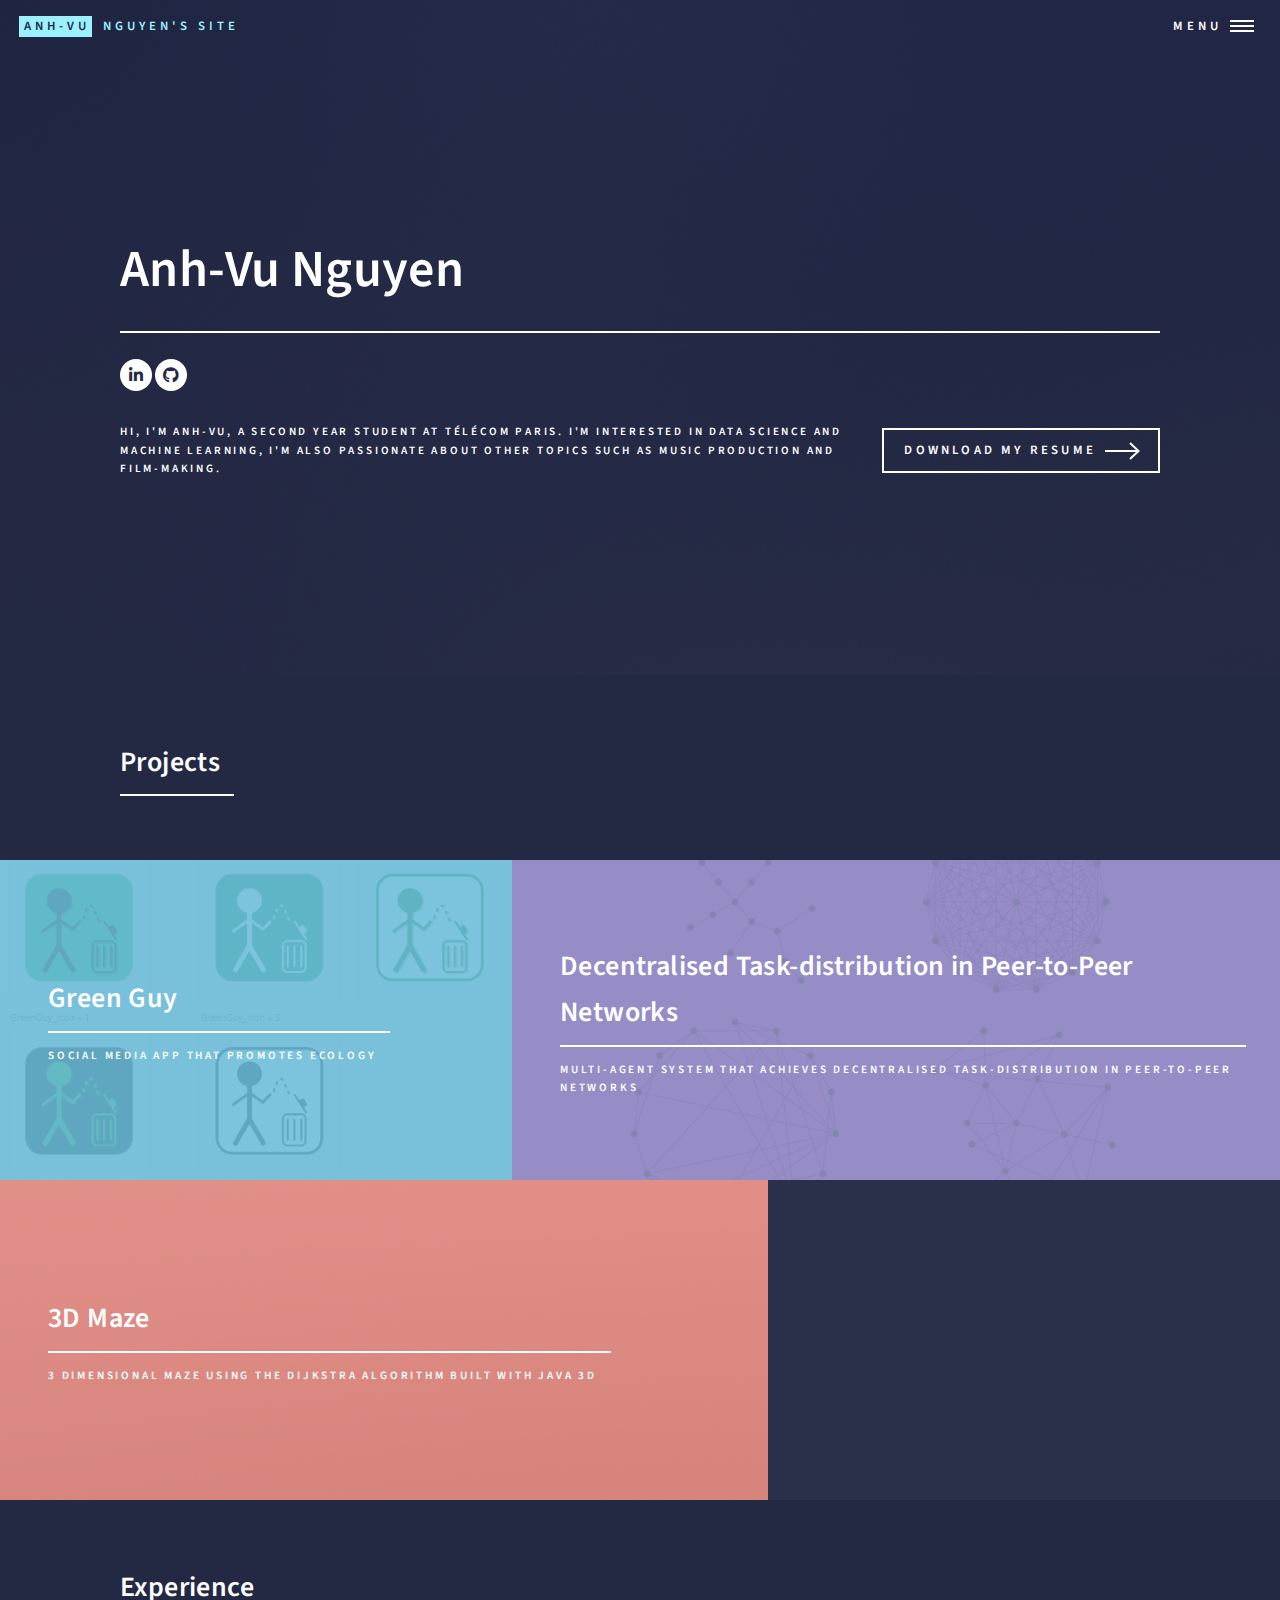
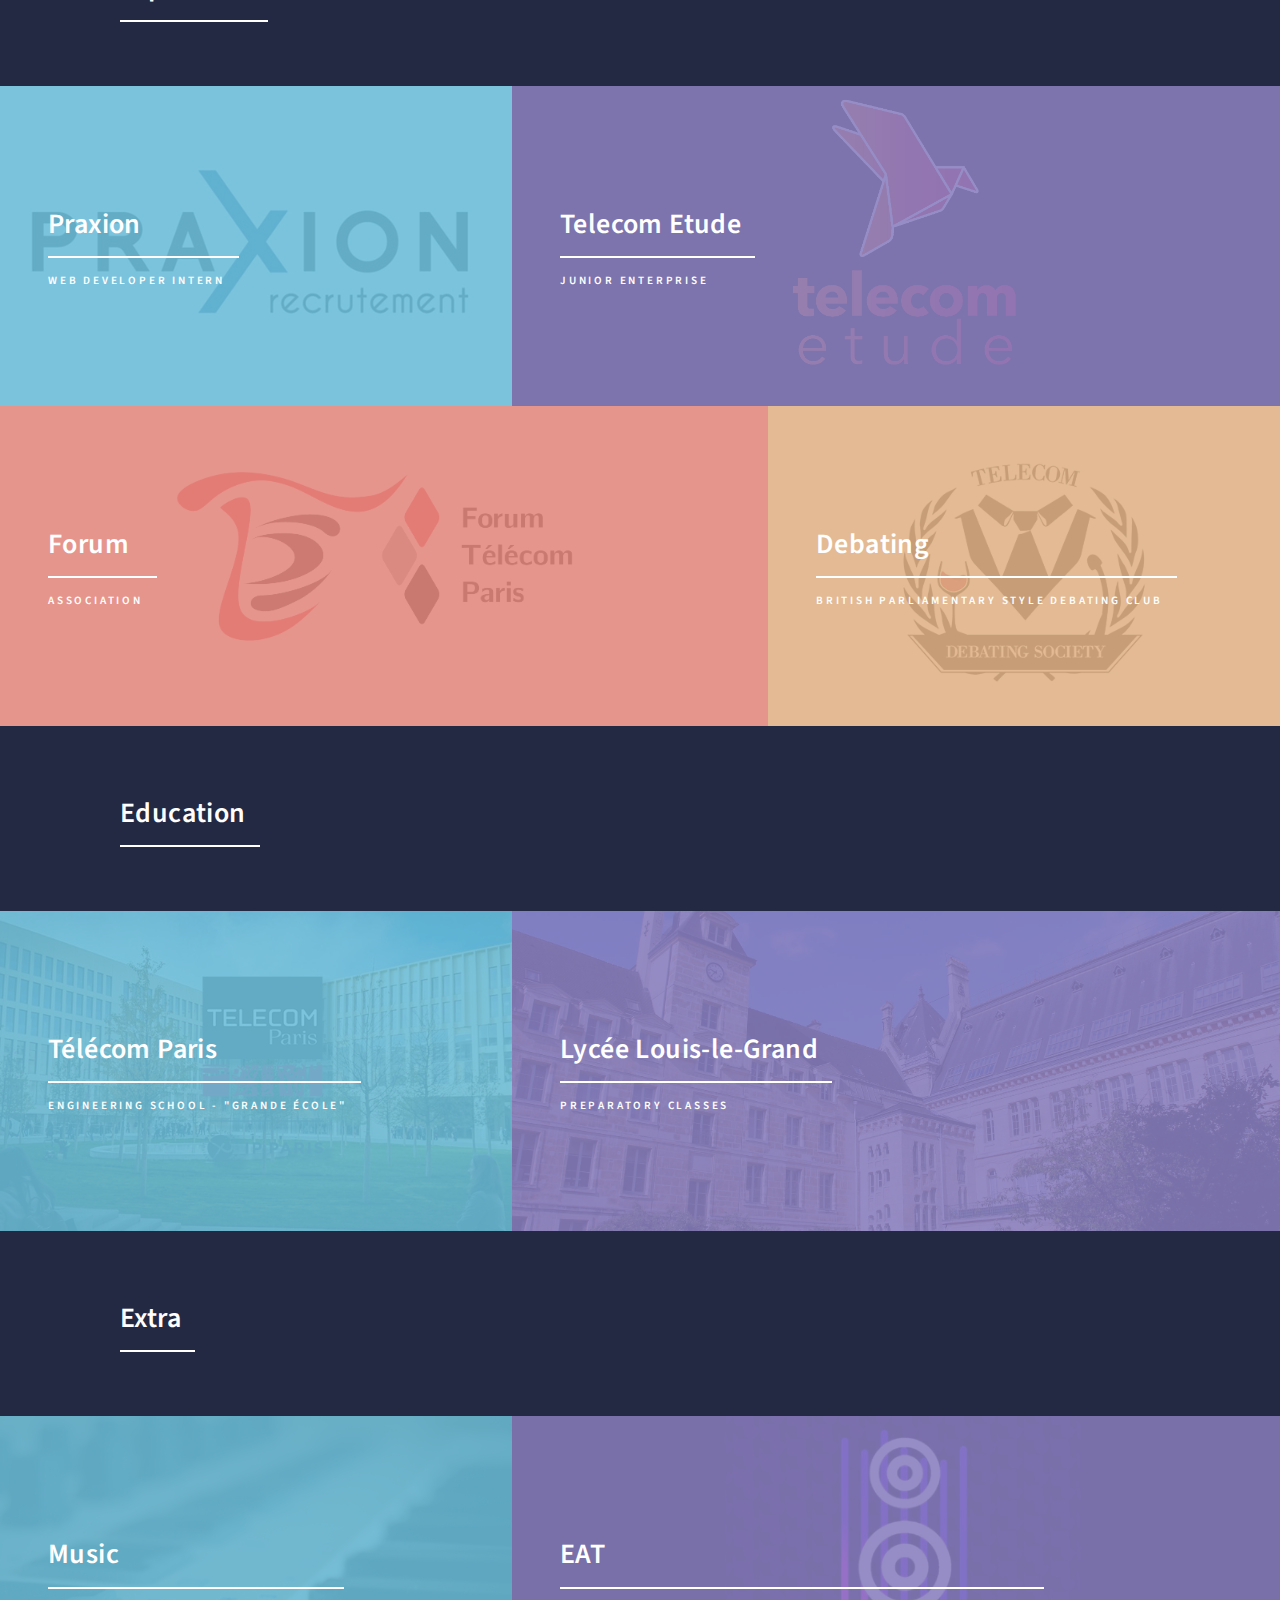
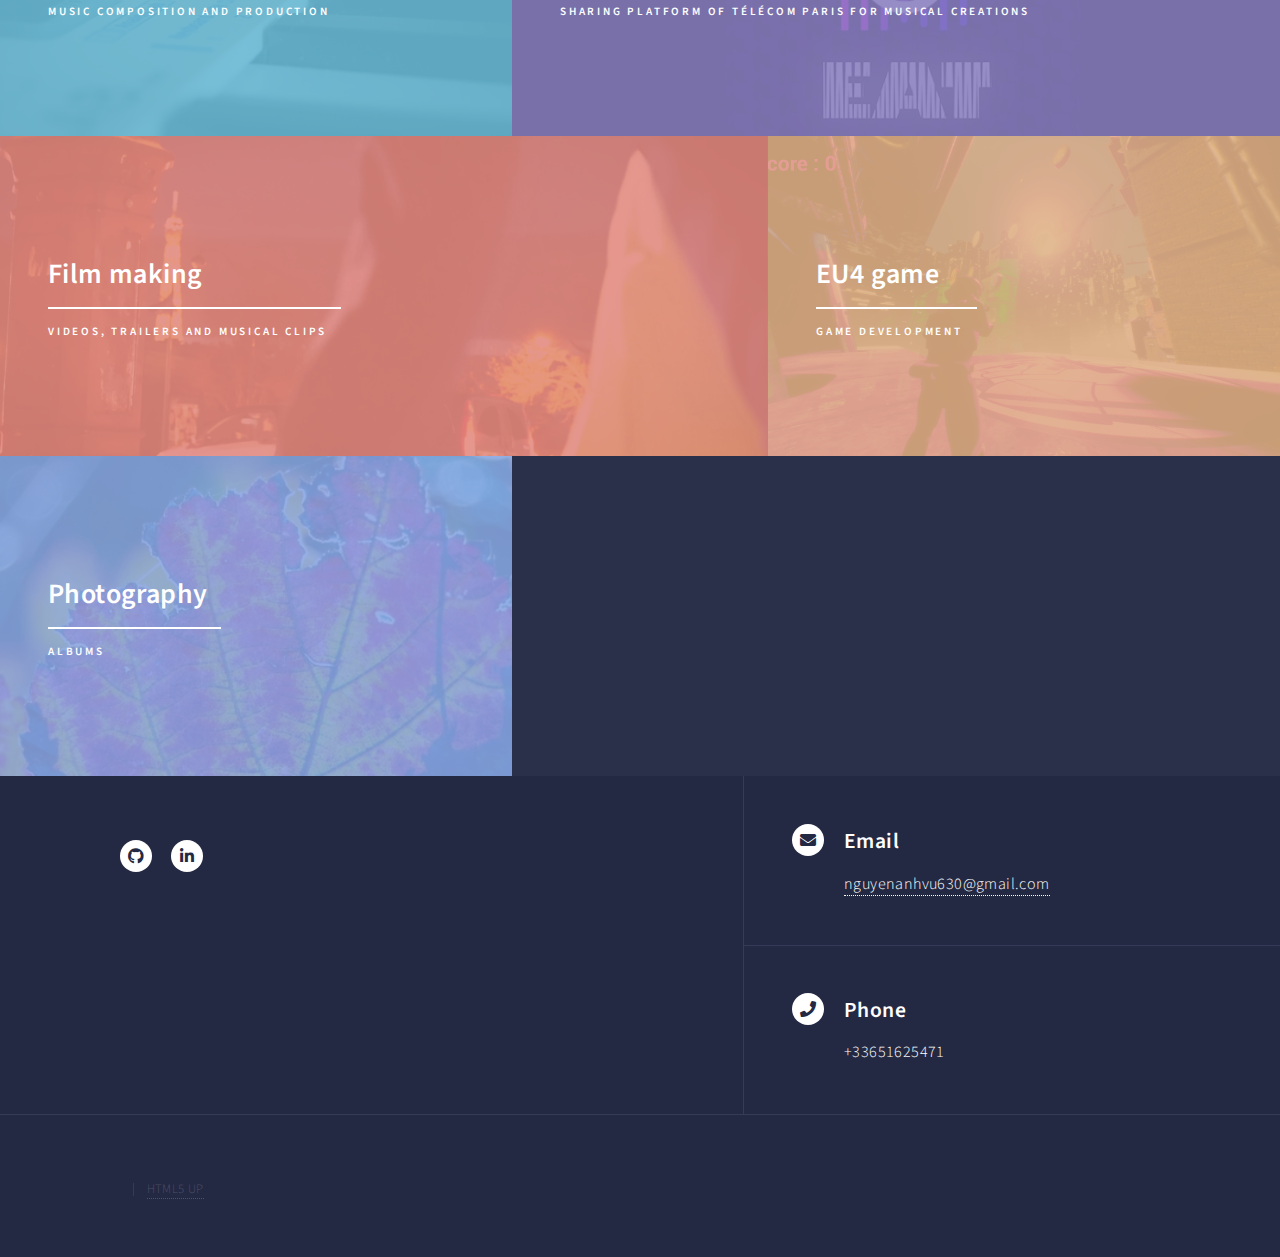
==== commit ff315520: "Images and descriptions" ====
--- a/index.html
+++ b/index.html
@@ -20,7 +20,7 @@
 
 				<!-- Header -->
 					<header id="header" class="alt">
-						<a href="index.html" class="logo"><strong>Welcome</strong> <span>to my website</span></a>
+						<a href="index.html" class="logo"><strong>Anh-Vu</strong> <span>Nguyen's site</span></a>
 						<nav>
 							<a href="#menu">Menu</a>
 						</nav>
@@ -44,7 +44,7 @@
 					<section id="banner" class="major">
 						<div class="inner">
 							<header class="major">
-								<h1>Anh-Vu Nguyen</h1> <a href="https://www.linkedin.com/in/anhvung" target="_blank" class="icon brands alt fa-linkedin-in"><span class="label">LinkedIn</span></a>
+								<h1>Anh-Vu Nguyen</h1> <a href="https://www.linkedin.com/in/anhvung" target="_blank" class="icon brands alt fa-linkedin-in"><span class="label">LinkedIn</span>&nbsp;<a href="https://github.com/anhvung/" target="_blank" class="icon brands alt fa-github"><span class="label">GitHub</span></a></a>
 							</header>
 							<div class="content">
 								<p>Hi, I'm Anh-Vu, a second year student at Télécom Paris.
@@ -75,23 +75,32 @@
 							<section id="one" class="tiles">
 								<article>
 									<span class="image">
-										<img src="images/pic01.jpg" alt="" />
+										<img src="images/cap.png" alt="" />
 									</span>
 									<header class="major">
 										<h3><a href="landing.html" class="link">Green Guy</a></h3>
-										<p>Social media app that promotes eco-friendly behavior</p>
-									</header>
-								</article>
-								<article>
-									<span class="image">
-										<img src="images/pic02.jpg" alt="" />
+										<p>Social media app that promotes ecology</p>
+									</header>
+								</article>
+								<article>
+									<span class="image">
+										<img src="images/dpp.PNG" alt="" />
 									</span>
 									<header class="major">
 										<h3><a href="landing.html" class="link">Decentralised Task-distribution in Peer-to-Peer Networks</a></h3>
 										<p>Multi-agent system that achieves decentralised task-distribution in peer-to-peer networks</p>
 									</header>
 								</article>
-							</section>
+
+<article>
+									<span class="image">
+										<img src="images/pic03.jpg" alt="" />
+									</span>
+									<header class="major">
+										<h3><a href="landing.html" class="link">3D Maze</a></h3>
+										<p>3 dimensional maze using the Dijkstra algorithm built with Java 3d</p>
+									</header>
+								</article>							</section>
 
 						
 
@@ -112,38 +121,38 @@
 							<section id="one" class="tiles">
 								<article>
 									<span class="image">
-										<img src="images/pic03.jpg" alt="" />
+										<img src="images/praxion.jpg" alt="" />
 									</span>
 									<header class="major">
 										<h3><a href="landing.html" class="link">Praxion</a></h3>
-										<p>Lorem etiam nullam</p>
-									</header>
-								</article>
-								<article>
-									<span class="image">
-										<img src="images/pic04.jpg" alt="" />
+										<p>Web developer intern</p>
+									</header>
+								</article>
+								<article>
+									<span class="image">
+										<img src="images/etude.png" alt="" />
 									</span>
 									<header class="major">
 										<h3><a href="landing.html" class="link">Telecom Etude</a></h3>
-										<p>Nisl sed aliquam</p>
-									</header>
-								</article>
-								<article>
-									<span class="image">
-										<img src="images/pic05.jpg" alt="" />
+										<p>Junior enterprise</p>
+									</header>
+								</article>
+								<article>
+									<span class="image">
+										<img src="images/forum.jpg" alt="" />
 									</span>
 									<header class="major">
 										<h3><a href="landing.html" class="link">Forum</a></h3>
-										<p>Ipsum dolor sit amet</p>
-									</header>
-								</article>
-								<article>
-									<span class="image">
-										<img src="images/pic06.jpg" alt="" />
+										<p>Association</p>
+									</header>
+								</article>
+								<article>
+									<span class="image">
+										<img src="images/debate.jpg" alt="" />
 									</span>
 									<header class="major">
 										<h3><a href="landing.html" class="link">Debating</a></h3>
-										<p>Feugiat amet tempus</p>
+										<p>British parliamentary style debating club</p>
 									</header>
 								</article>
 							</section>
@@ -168,20 +177,20 @@
 								
 								<article>
 									<span class="image">
-										<img src="images/pic05.jpg" alt="" />
+										<img src="images/telecom.jpg" alt="" />
 									</span>
 									<header class="major">
 										<h3><a href="landing.html" class="link">Télécom Paris</a></h3>
-										<p>Ipsum dolor sit amet</p>
-									</header>
-								</article>
-								<article>
-									<span class="image">
-										<img src="images/pic06.jpg" alt="" />
+										<p>Engineering school - "Grande école"</p>
+									</header>
+								</article>
+								<article>
+									<span class="image">
+										<img src="images/llg.jpg" alt="" />
 									</span>
 									<header class="major">
 										<h3><a href="landing.html" class="link">Lycée Louis-le-Grand</a></h3>
-										<p>Feugiat amet tempus</p>
+										<p>Preparatory classes</p>
 									</header>
 								</article>
 							</section>
@@ -205,56 +214,48 @@
 							<section id="one" class="tiles">
 								<article>
 									<span class="image">
-										<img src="images/pic01.jpg" alt="" />
+										<img src="images/keyboard.jpg" alt="" />
 									</span>
 									<header class="major">
 										<h3><a href="landing.html" class="link">Music</a></h3>
-										<p>Social media app that promotes eco-friendly behavior</p>
-									</header>
-								</article>
-								<article>
-									<span class="image">
-										<img src="images/pic02.jpg" alt="" />
+										<p>Music composition and production</p>
+									</header>
+								</article>
+								<article>
+									<span class="image">
+										<img src="images/eat.jpg" alt="" />
 									</span>
 									<header class="major">
 										<h3><a href="landing.html" class="link">EAT</a></h3>
-										<p>Multi-agent system that achieves decentralised task-distribution in peer-to-peer networks</p>
-									</header>
-								</article>
-								<article>
-									<span class="image">
-										<img src="images/pic03.jpg" alt="" />
+										<p>Sharing platform of Télécom Paris for musical creations</p>
+									</header>
+								</article>
+								<article>
+									<span class="image">
+										<img src="images/gala.PNG" alt="" />
 									</span>
 									<header class="major">
 										<h3><a href="landing.html" class="link">Film making</a></h3>
-										<p>Lorem etiam nullam</p>
-									</header>
-								</article>
-								<article>
-									<span class="image">
-										<img src="images/pic04.jpg" alt="" />
-									</span>
-									<header class="major">
-										<h3><a href="landing.html" class="link">Telecom Etude</a></h3>
-										<p>Nisl sed aliquam</p>
-									</header>
-								</article>
-								<article>
-									<span class="image">
-										<img src="images/pic05.jpg" alt="" />
+										<p>Videos, trailers and musical clips</p>
+									</header>
+								</article>
+								
+								<article>
+									<span class="image">
+										<img src="images/ue4.png" alt="" />
 									</span>
 									<header class="major">
 										<h3><a href="landing.html" class="link">EU4 game</a></h3>
-										<p>Ipsum dolor sit amet</p>
-									</header>
-								</article>
-								<article>
-									<span class="image">
-										<img src="images/pic06.jpg" alt="" />
+										<p>Game development</p>
+									</header>
+								</article>
+								<article>
+									<span class="image">
+										<img src="images/photo.jpg" alt="" />
 									</span>
 									<header class="major">
 										<h3><a href="landing.html" class="link">Photography</a></h3>
-										<p>Feugiat amet tempus</p>
+										<p>Albums</p>
 									</header>
 								</article>
 							</section>
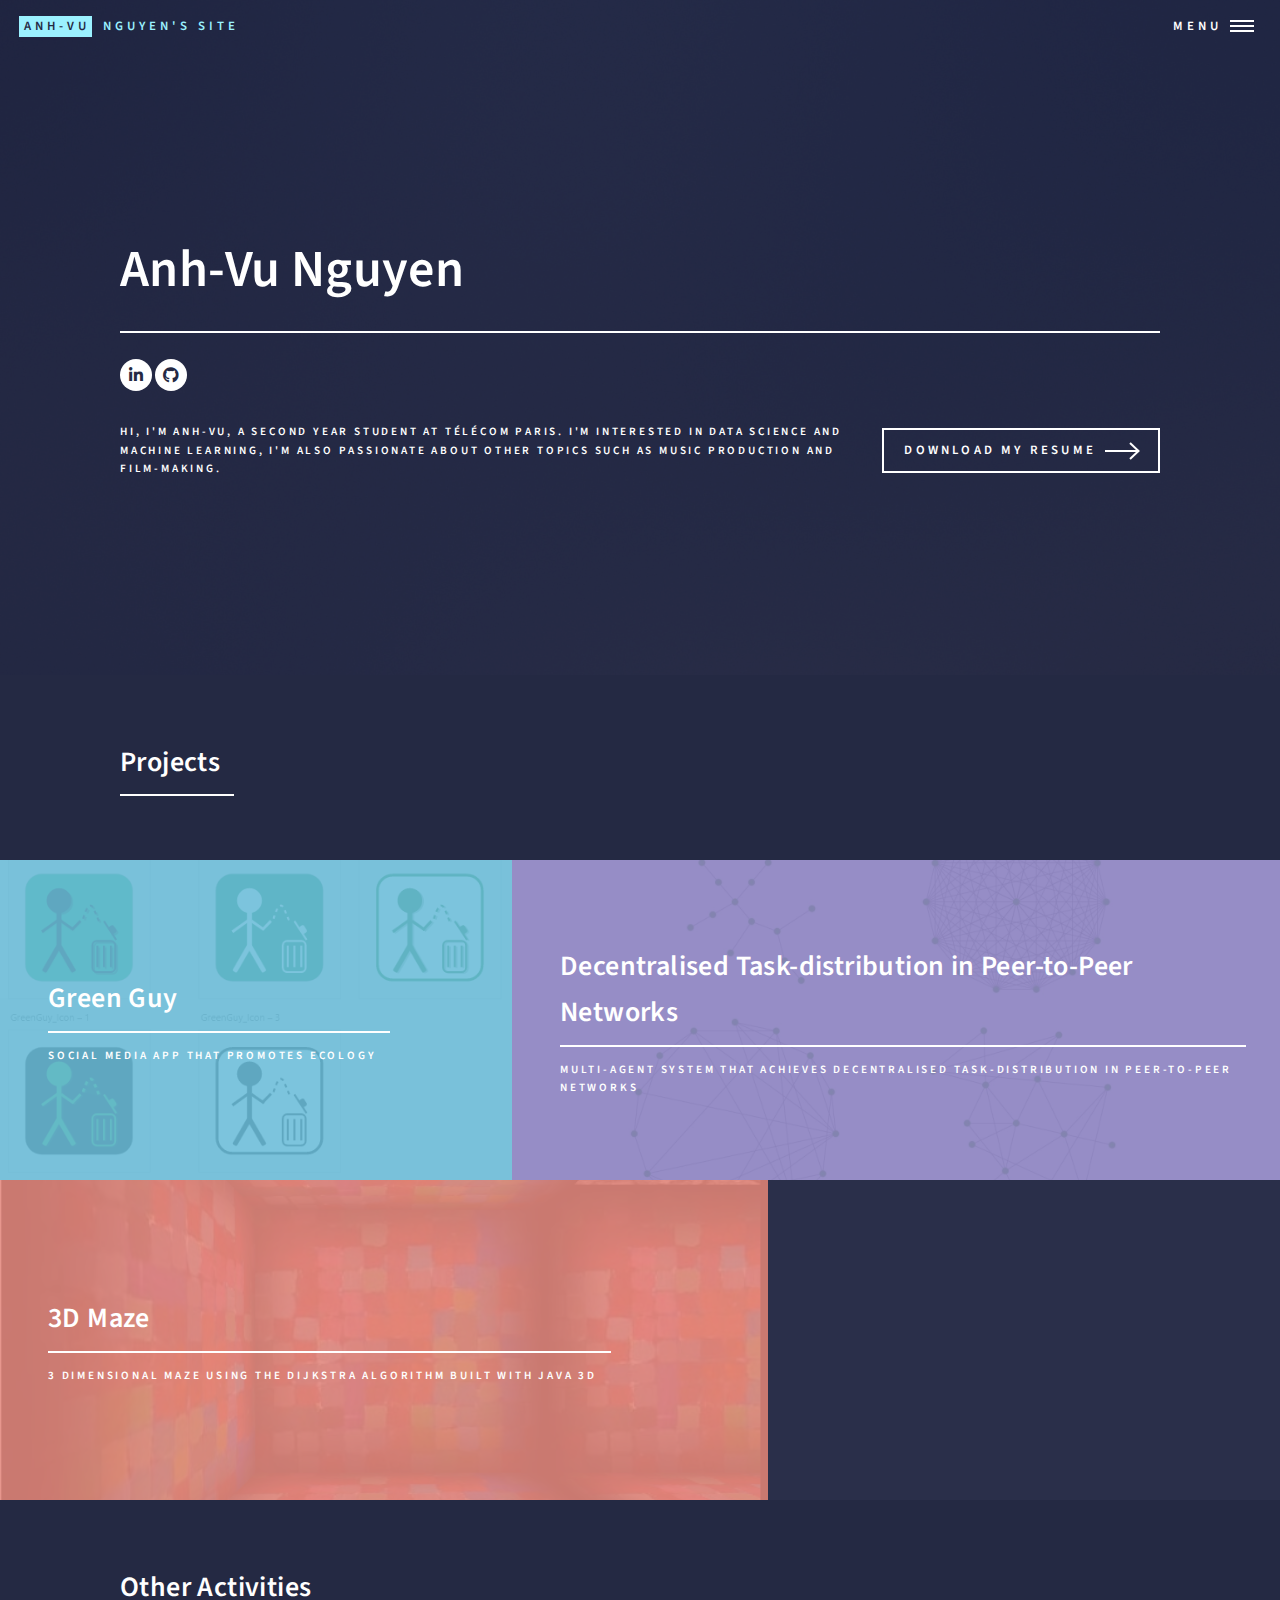
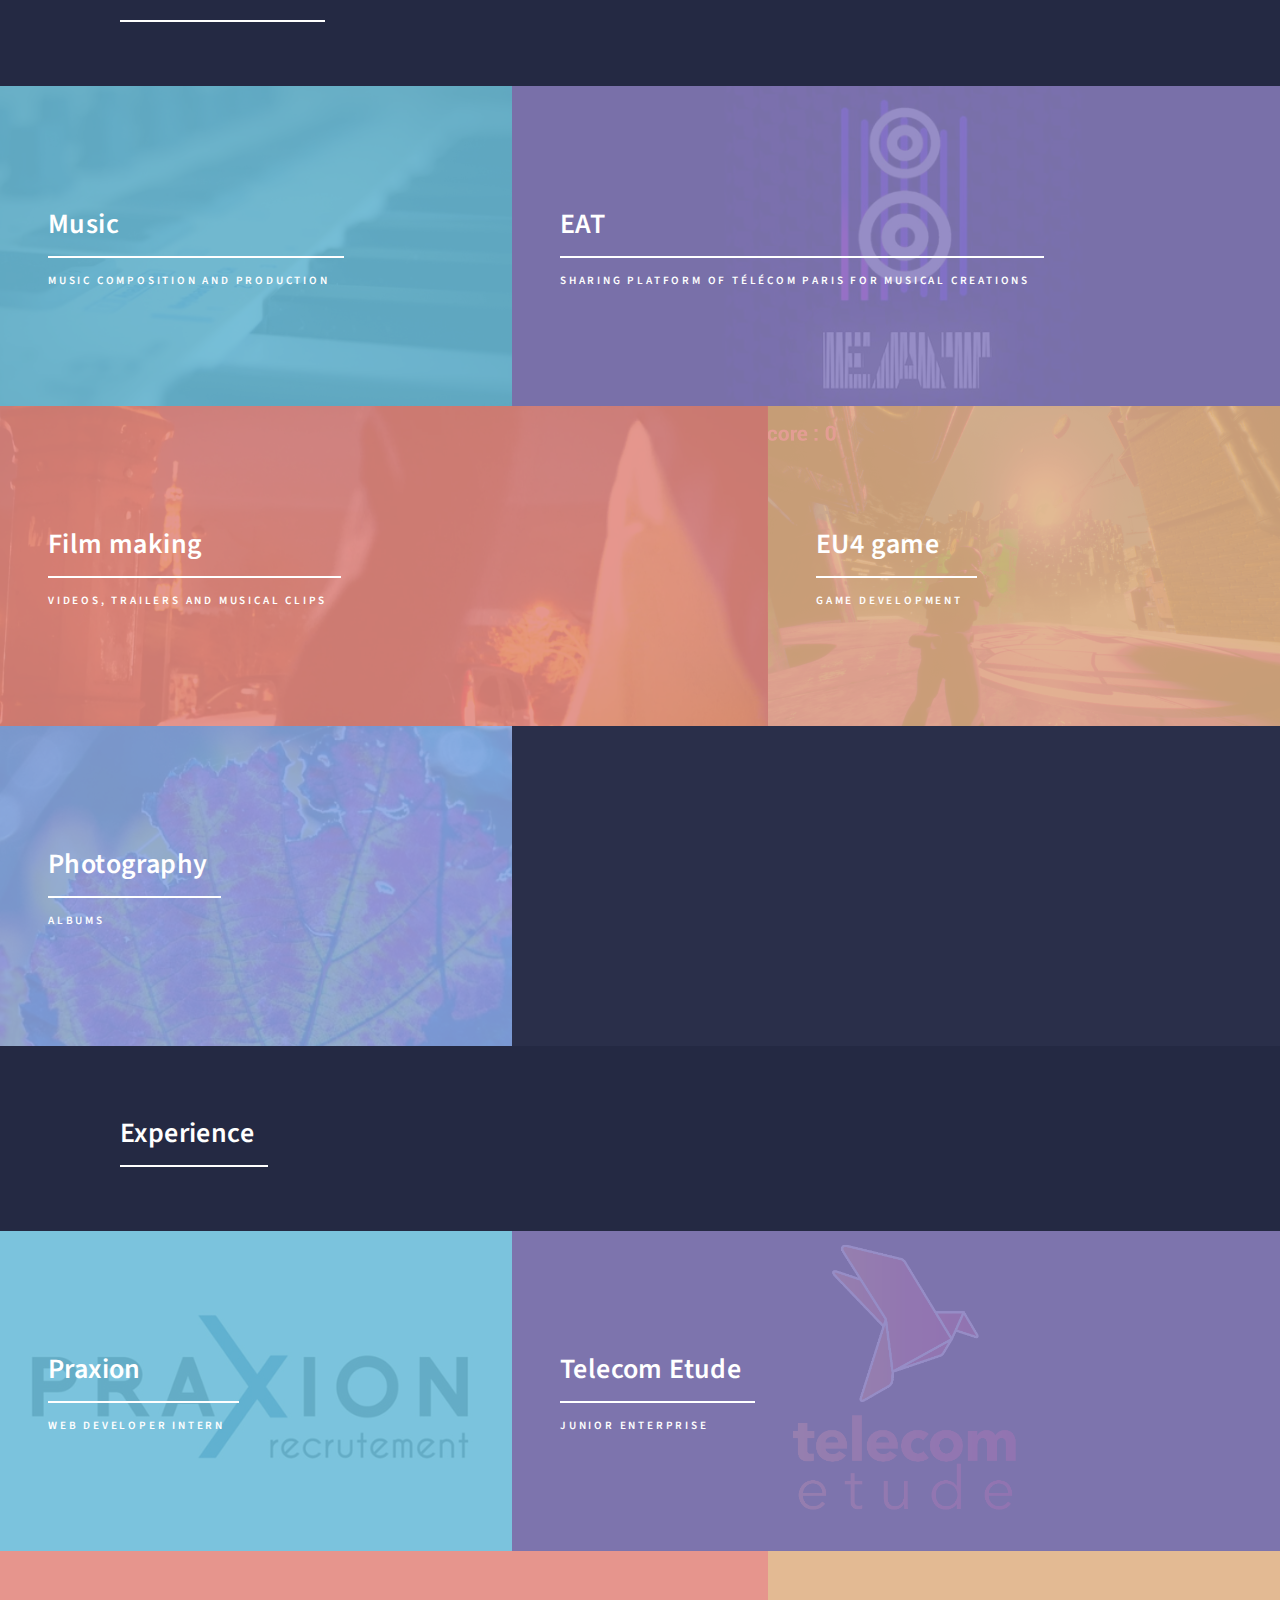
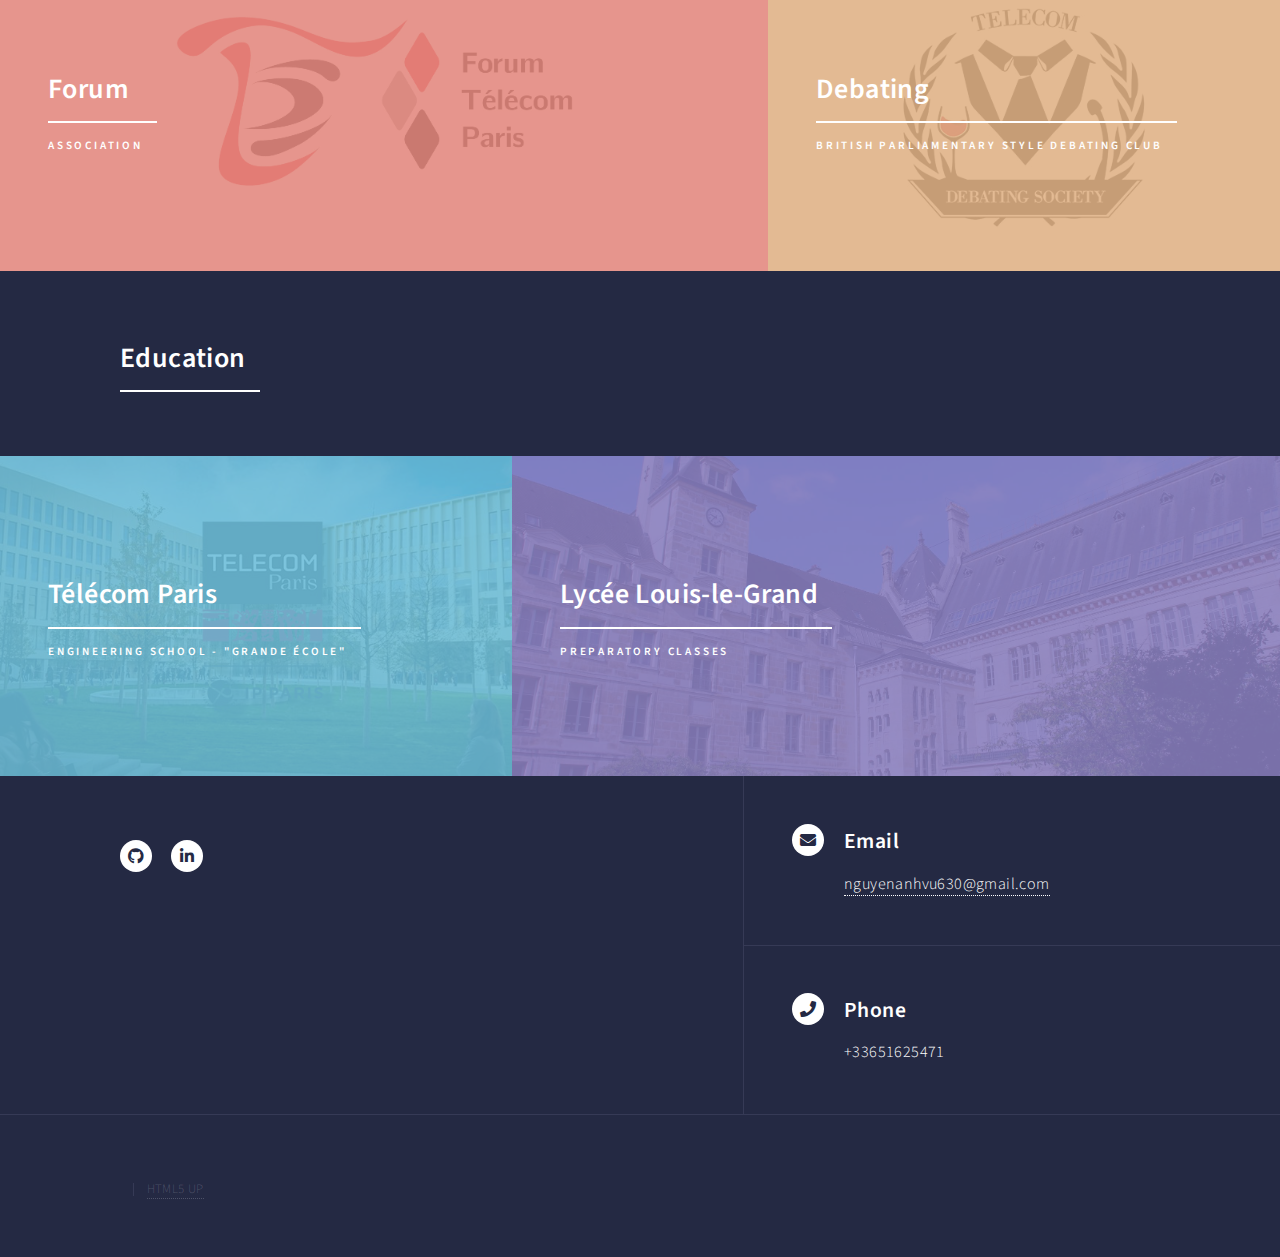
==== commit f8d24416: "update site" ====
--- a/index.html
+++ b/index.html
@@ -1,9 +1,5 @@
 <!DOCTYPE HTML>
-<!--
-	Forty by HTML5 UP
-	html5up.net | @ajlkn
-	Free for personal and commercial use under the CCA 3.0 license (html5up.net/license)
--->
+
 <html>
 	<head>
 		<title>Anh-Vu's website</title>
@@ -28,16 +24,18 @@
 
 				<!-- Menu -->
 					<nav id="menu">
+						<ul class="actions stacked">
+							<li><a href="index.html" class="button primary fit">Home</a></li>
+							
+						</ul>
 						<ul class="links">
-							<li><a href="index.html">Home</a></li>
-							<li><a href="landing.html">Landing</a></li>
-							<li><a href="generic.html">Generic</a></li>
-							<li><a href="elements.html">Elements</a></li>
+							<li><a href="#projects">Projects</a></li>
+							<li><a href="#other">Other Activities</a></li>
+							<li><a href="#exp">Experience</a></li>
+							<li><a href="#edu">Education</a></li>
+							<li><a href="#contact">Contact</a></li>
 						</ul>
-						<ul class="actions stacked">
-							<li><a href="#" class="button primary fit">Get Started</a></li>
-							<li><a href="#" class="button fit">Log In</a></li>
-						</ul>
+						
 					</nav>
 
 				<!-- Banner -->
@@ -58,7 +56,7 @@
 					</section>
 
 					<!-- TEXT SECTION -->
-							<section id="two">
+							<section id="projects">
 								<div class="inner">
 									<header class="major">
 										<h2>Projects</h2>
@@ -78,7 +76,7 @@
 										<img src="images/cap.png" alt="" />
 									</span>
 									<header class="major">
-										<h3><a href="landing.html" class="link">Green Guy</a></h3>
+										<h3><a href="project_greenguy.html" class="link">Green Guy</a></h3>
 										<p>Social media app that promotes ecology</p>
 									</header>
 								</article>
@@ -94,7 +92,7 @@
 
 <article>
 									<span class="image">
-										<img src="images/pic03.jpg" alt="" />
+										<img src="images/maze.PNG" alt="" />
 									</span>
 									<header class="major">
 										<h3><a href="landing.html" class="link">3D Maze</a></h3>
@@ -105,11 +103,12 @@
 						
 
 					</div>
-					<!-- TEXT SECTION -->
-							<section id="two">
+					
+						<!-- TEXT SECTION -->
+							<section id="other">
 								<div class="inner">
 									<header class="major">
-										<h2>Experience</h2>
+										<h2>Other Activities</h2>
 									</header>
 									
 									
@@ -121,6 +120,71 @@
 							<section id="one" class="tiles">
 								<article>
 									<span class="image">
+										<img src="images/keyboard.jpg" alt="" />
+									</span>
+									<header class="major">
+										<h3><a href="landing.html" class="link">Music</a></h3>
+										<p>Music composition and production</p>
+									</header>
+								</article>
+								<article>
+									<span class="image">
+										<img src="images/eat.jpg" alt="" />
+									</span>
+									<header class="major">
+										<h3><a href="landing.html" class="link">EAT</a></h3>
+										<p>Sharing platform of Télécom Paris for musical creations</p>
+									</header>
+								</article>
+								<article>
+									<span class="image">
+										<img src="images/gala.PNG" alt="" />
+									</span>
+									<header class="major">
+										<h3><a href="landing.html" class="link">Film making</a></h3>
+										<p>Videos, trailers and musical clips</p>
+									</header>
+								</article>
+								
+								<article>
+									<span class="image">
+										<img src="images/ue4.png" alt="" />
+									</span>
+									<header class="major">
+										<h3><a href="landing.html" class="link">EU4 game</a></h3>
+										<p>Game development</p>
+									</header>
+								</article>
+								<article>
+									<span class="image">
+										<img src="images/photo.jpg" alt="" />
+									</span>
+									<header class="major">
+										<h3><a href="landing.html" class="link">Photography</a></h3>
+										<p>Albums</p>
+									</header>
+								</article>
+							</section>
+
+						
+
+					</div>
+					<!-- TEXT SECTION -->
+							<section id="exp">
+								<div class="inner">
+									<header class="major">
+										<h2>Experience</h2>
+									</header>
+									
+									
+								</div>
+							</section>
+					<div id="main">
+
+						<!-- One -->
+							<section id="arazd" class="tiles">
+								<article>
+									<span class="image">
 										<img src="images/praxion.jpg" alt="" />
 									</span>
 									<header class="major">
@@ -161,7 +225,7 @@
 
 					</div>
 					<!-- TEXT SECTION -->
-							<section id="two">
+							<section id="edu">
 								<div class="inner">
 									<header class="major">
 										<h2>Education</h2>
@@ -191,71 +255,6 @@
 									<header class="major">
 										<h3><a href="landing.html" class="link">Lycée Louis-le-Grand</a></h3>
 										<p>Preparatory classes</p>
-									</header>
-								</article>
-							</section>
-
-						
-
-					</div>
-						<!-- TEXT SECTION -->
-							<section id="two">
-								<div class="inner">
-									<header class="major">
-										<h2>Extra</h2>
-									</header>
-									
-									
-								</div>
-							</section>
-					<div id="main">
-
-						<!-- One -->
-							<section id="one" class="tiles">
-								<article>
-									<span class="image">
-										<img src="images/keyboard.jpg" alt="" />
-									</span>
-									<header class="major">
-										<h3><a href="landing.html" class="link">Music</a></h3>
-										<p>Music composition and production</p>
-									</header>
-								</article>
-								<article>
-									<span class="image">
-										<img src="images/eat.jpg" alt="" />
-									</span>
-									<header class="major">
-										<h3><a href="landing.html" class="link">EAT</a></h3>
-										<p>Sharing platform of Télécom Paris for musical creations</p>
-									</header>
-								</article>
-								<article>
-									<span class="image">
-										<img src="images/gala.PNG" alt="" />
-									</span>
-									<header class="major">
-										<h3><a href="landing.html" class="link">Film making</a></h3>
-										<p>Videos, trailers and musical clips</p>
-									</header>
-								</article>
-								
-								<article>
-									<span class="image">
-										<img src="images/ue4.png" alt="" />
-									</span>
-									<header class="major">
-										<h3><a href="landing.html" class="link">EU4 game</a></h3>
-										<p>Game development</p>
-									</header>
-								</article>
-								<article>
-									<span class="image">
-										<img src="images/photo.jpg" alt="" />
-									</span>
-									<header class="major">
-										<h3><a href="landing.html" class="link">Photography</a></h3>
-										<p>Albums</p>
 									</header>
 								</article>
 							</section>
--- a/assets/css/main.css
+++ b/assets/css/main.css
@@ -6,7 +6,9 @@
 	html5up.net | @ajlkn
 	Free for personal and commercial use under the CCA 3.0 license (html5up.net/license)
 */
-
+html {
+  scroll-behavior: smooth;
+}
 html, body, div, span, applet, object,
 iframe, h1, h2, h3, h4, h5, h6, p, blockquote,
 pre, a, abbr, acronym, address, big, cite,
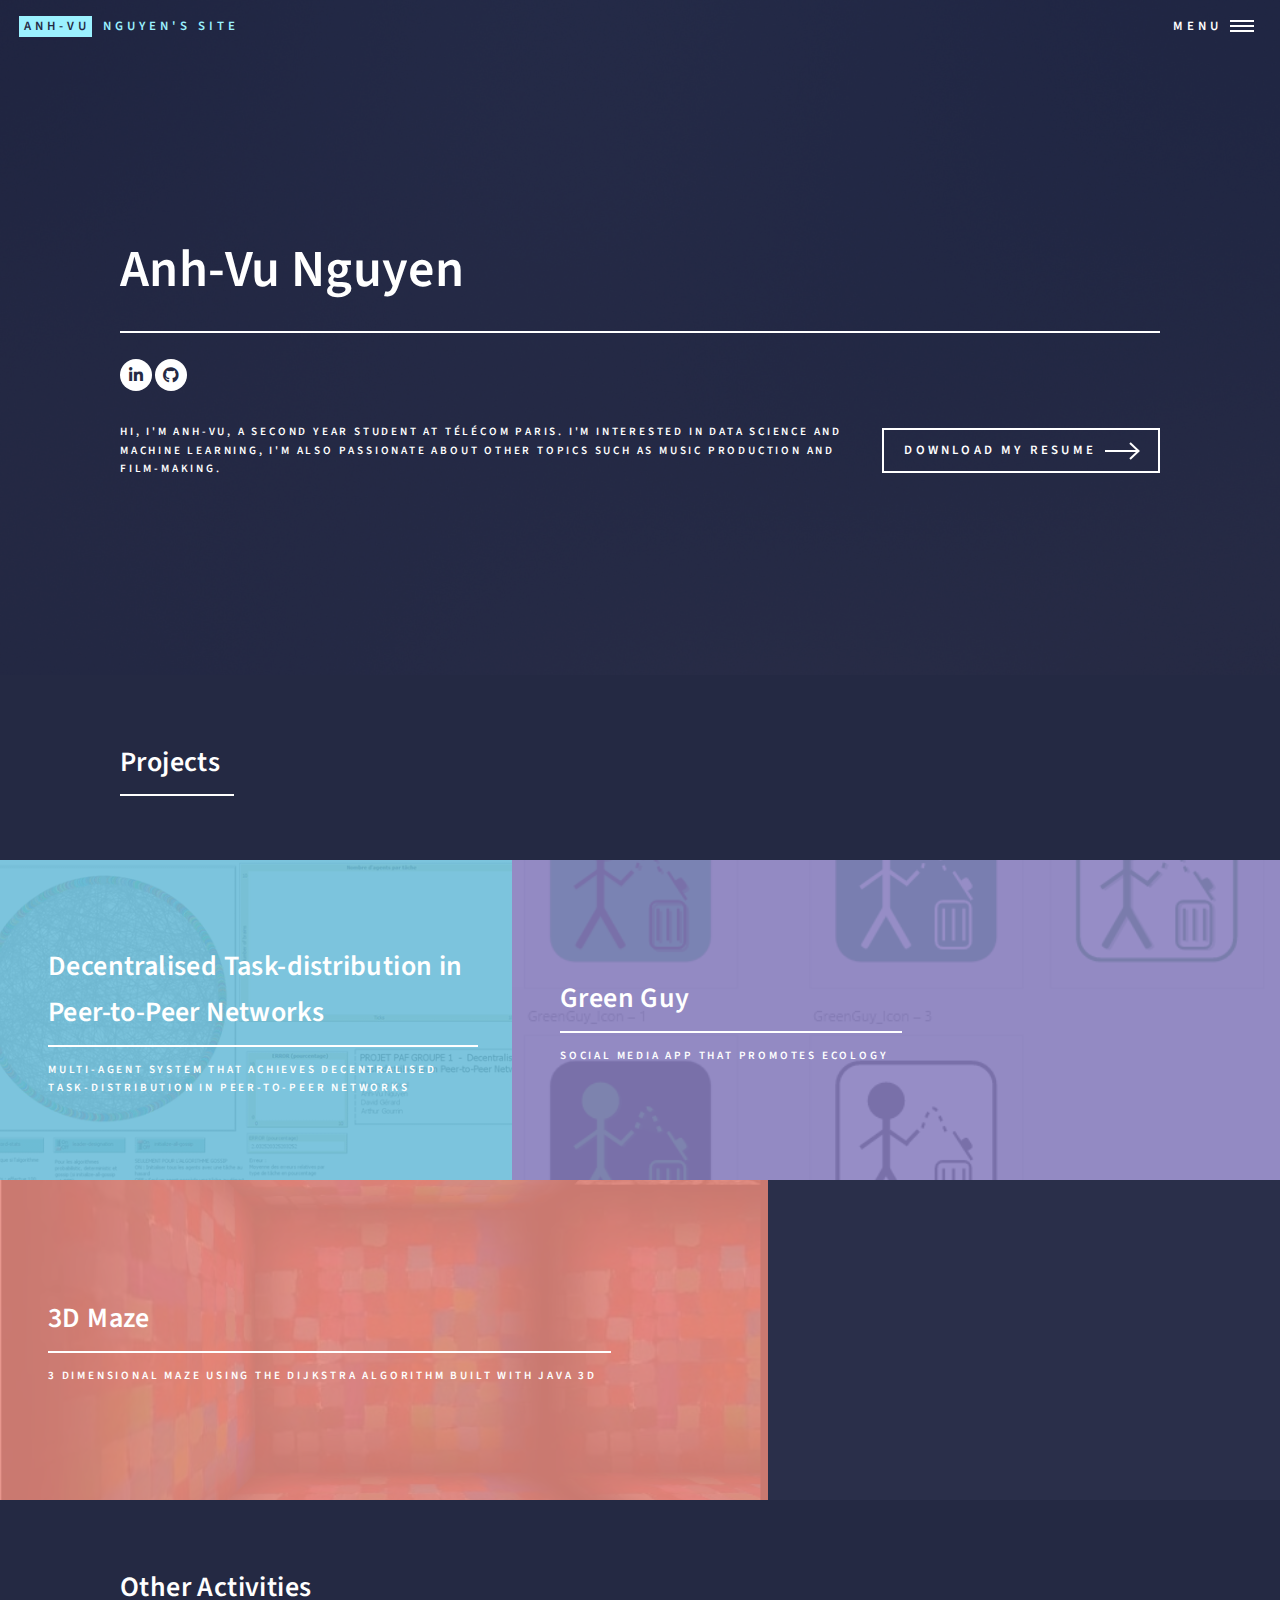
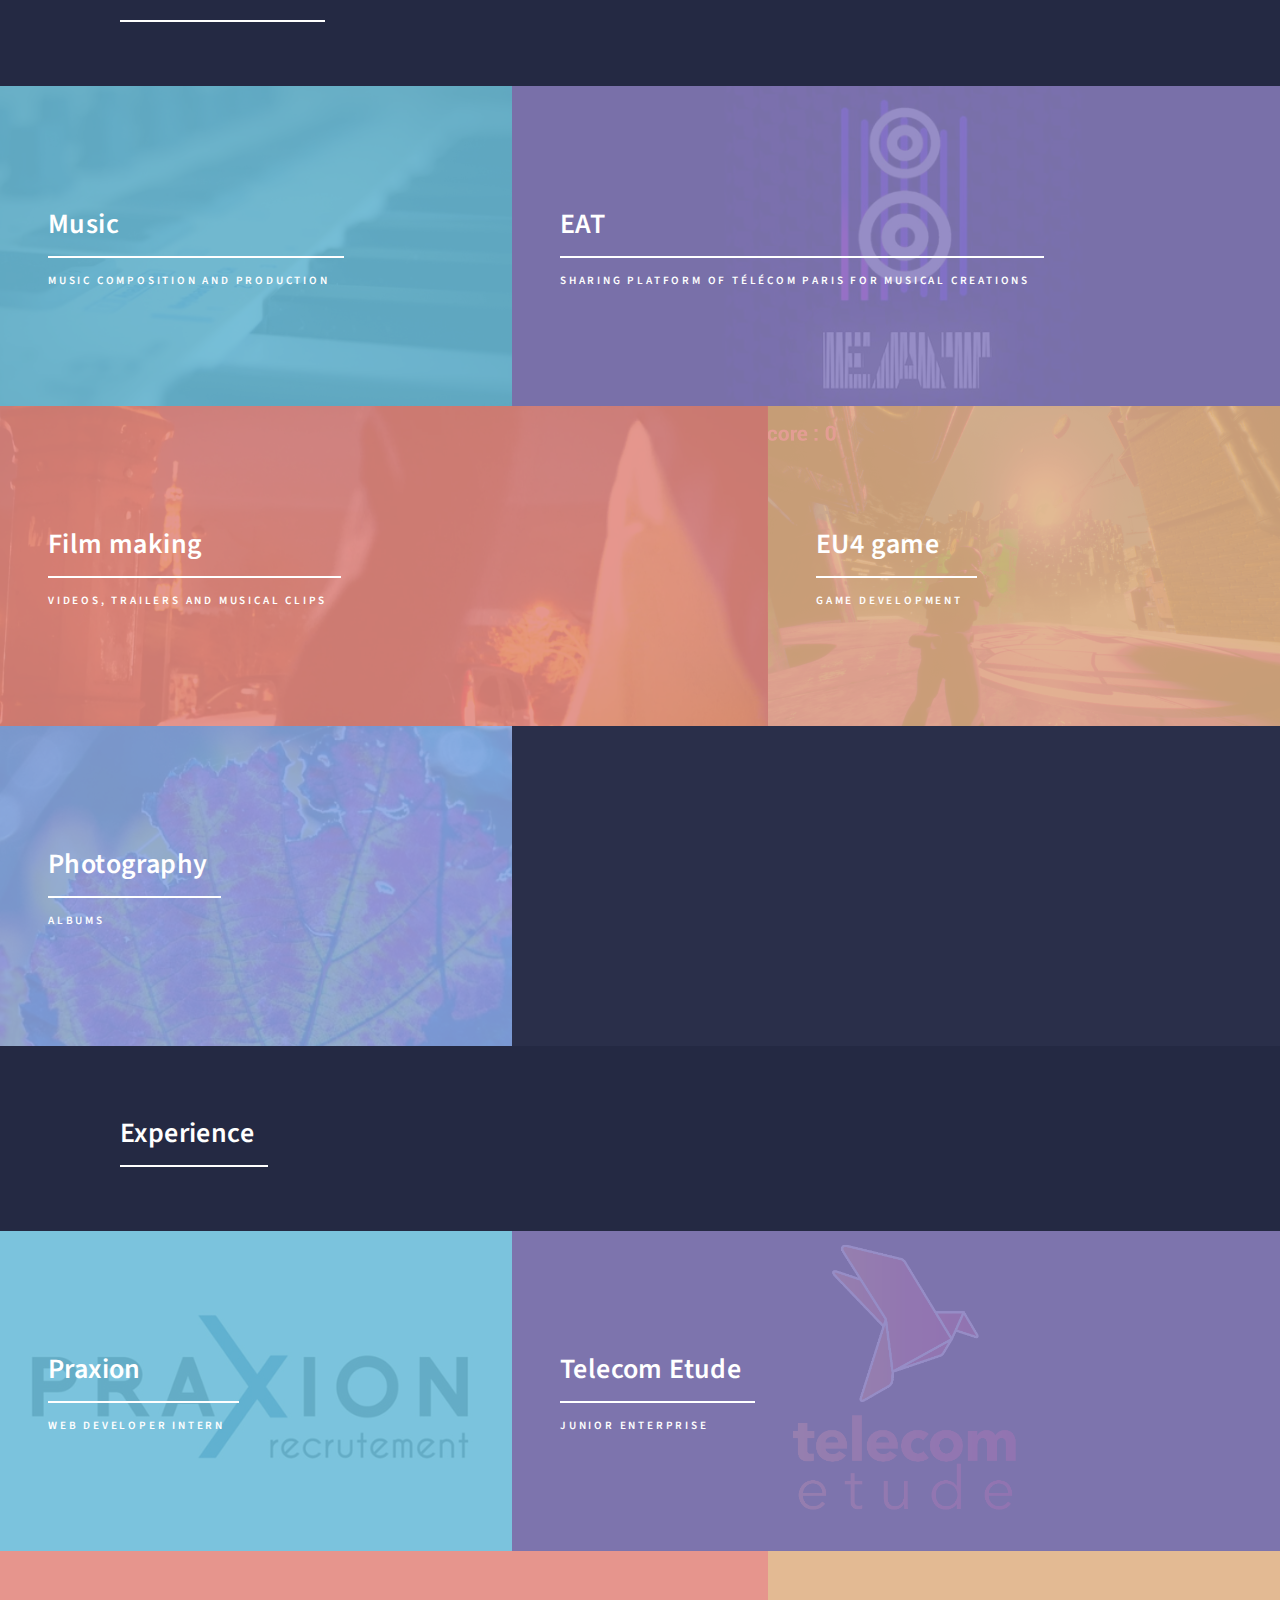
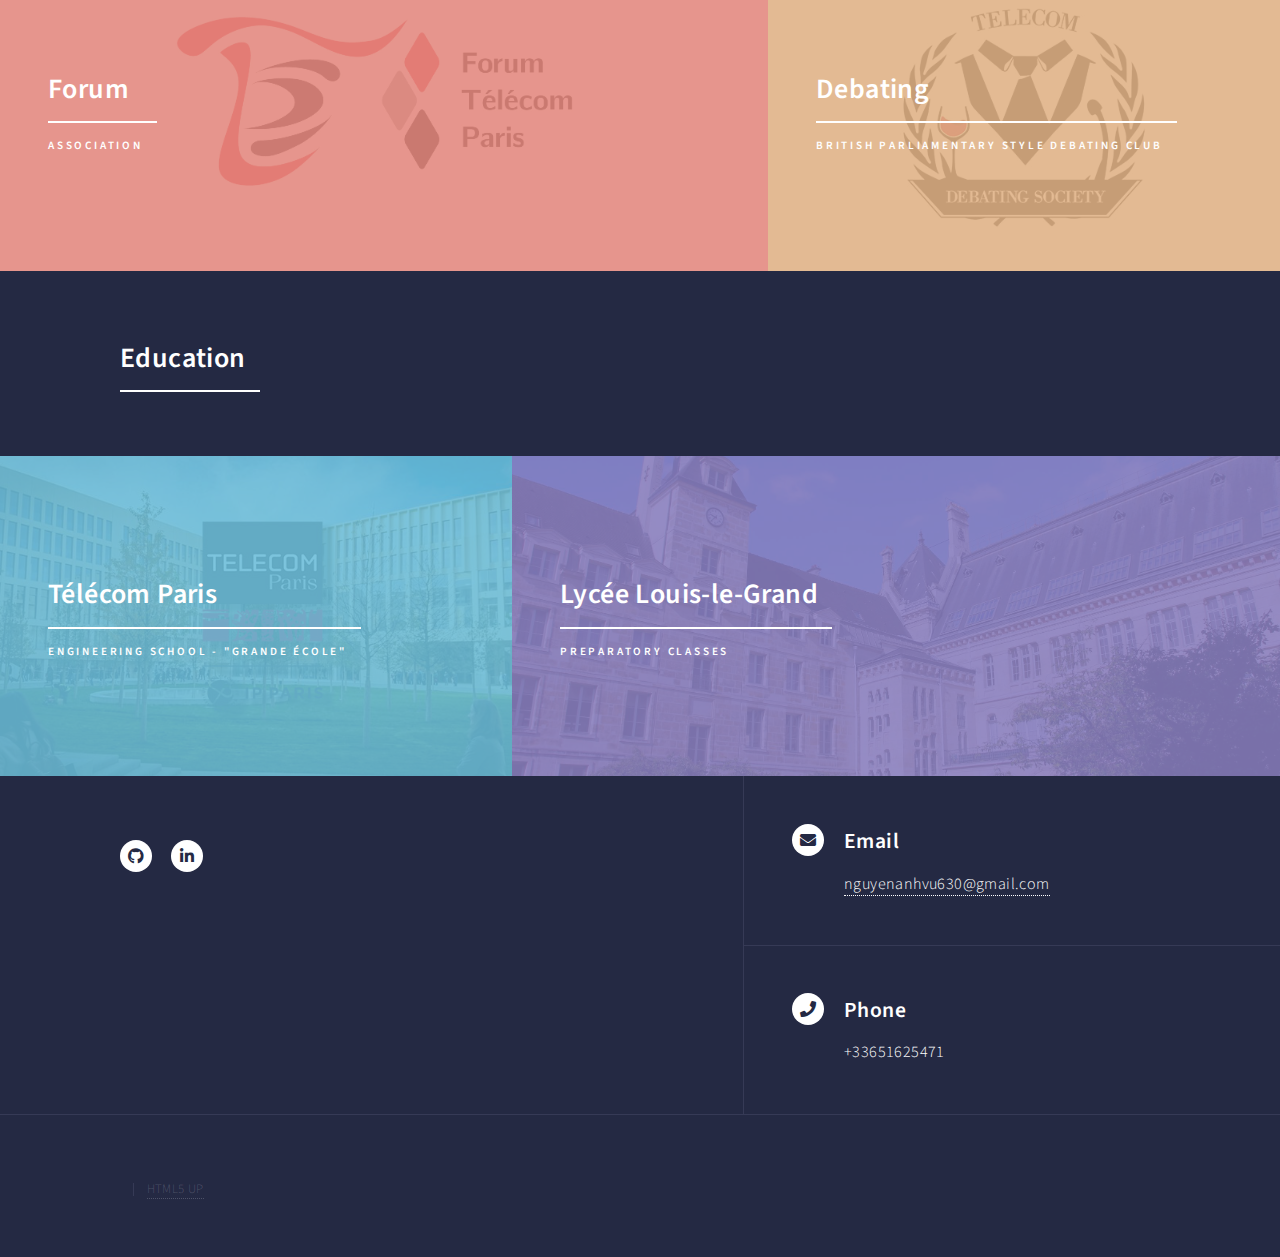
==== commit 5bd70271: "projects pages completed" ====
--- a/index.html
+++ b/index.html
@@ -71,31 +71,31 @@
 
 						<!-- One -->
 							<section id="one" class="tiles">
-								<article>
-									<span class="image">
-										<img src="images/cap.png" alt="" />
-									</span>
-									<header class="major">
-										<h3><a href="project_greenguy.html" class="link">Green Guy</a></h3>
-										<p>Social media app that promotes ecology</p>
-									</header>
-								</article>
-								<article>
-									<span class="image">
-										<img src="images/dpp.PNG" alt="" />
-									</span>
-									<header class="major">
-										<h3><a href="landing.html" class="link">Decentralised Task-distribution in Peer-to-Peer Networks</a></h3>
+								
+								<article>
+									<span class="image">
+										<img src="images/netlogo.gif" alt="" />
+									</span>
+									<header class="major">
+										<h3><a href="project_netlogo.html" class="link">Decentralised Task-distribution in Peer-to-Peer Networks</a></h3>
 										<p>Multi-agent system that achieves decentralised task-distribution in peer-to-peer networks</p>
 									</header>
 								</article>
-
-<article>
+								<article>
+								<span class="image">
+									<img src="images/cap.png" alt="" />
+								</span>
+								<header class="major">
+									<h3><a href="project_greenguy.html" class="link">Green Guy</a></h3>
+									<p>Social media app that promotes ecology</p>
+								</header>
+							</article>
+								<article>
 									<span class="image">
 										<img src="images/maze.PNG" alt="" />
 									</span>
 									<header class="major">
-										<h3><a href="landing.html" class="link">3D Maze</a></h3>
+										<h3><a href="project_maze.html" class="link">3D Maze</a></h3>
 										<p>3 dimensional maze using the Dijkstra algorithm built with Java 3d</p>
 									</header>
 								</article>							</section>
--- a/assets/css/main.css
+++ b/assets/css/main.css
@@ -2219,7 +2219,63 @@
 				}
 
 			}
-
+.video {
+		border: 0;
+		display: inline-block;
+		position: relative;
+	}
+
+		.video video {
+			display: block;
+		}
+
+		.video.left, .video.right {
+			max-width: 30%;
+		}
+
+			.video.left video, .video.right video {
+				width: 100%;
+			}
+
+		.video.left {
+			float: left;
+			margin: 0 1.5em 1.25em 0;
+			top: 0.25em;
+		}
+
+		.video.right {
+			float: right;
+			margin: 0 0 1.25em 1.5em;
+			top: 0.25em;
+		}
+
+		.video.fit {
+			display: block;
+			margin: 0 0 2em 0;
+			width: 100%;
+		}
+
+			.video.fit img {
+				width: 100%;
+			}
+
+		.video.main {
+			display: block;
+			margin: 2.5em 0;
+			width: 100%;
+		}
+
+			.video.main img {
+				width: 100%;
+			}
+
+			@media screen and (max-width: 736px) {
+
+				.video.main {
+					margin: 1.5em 0;
+				}
+
+			}
 /* List */
 
 	ol {
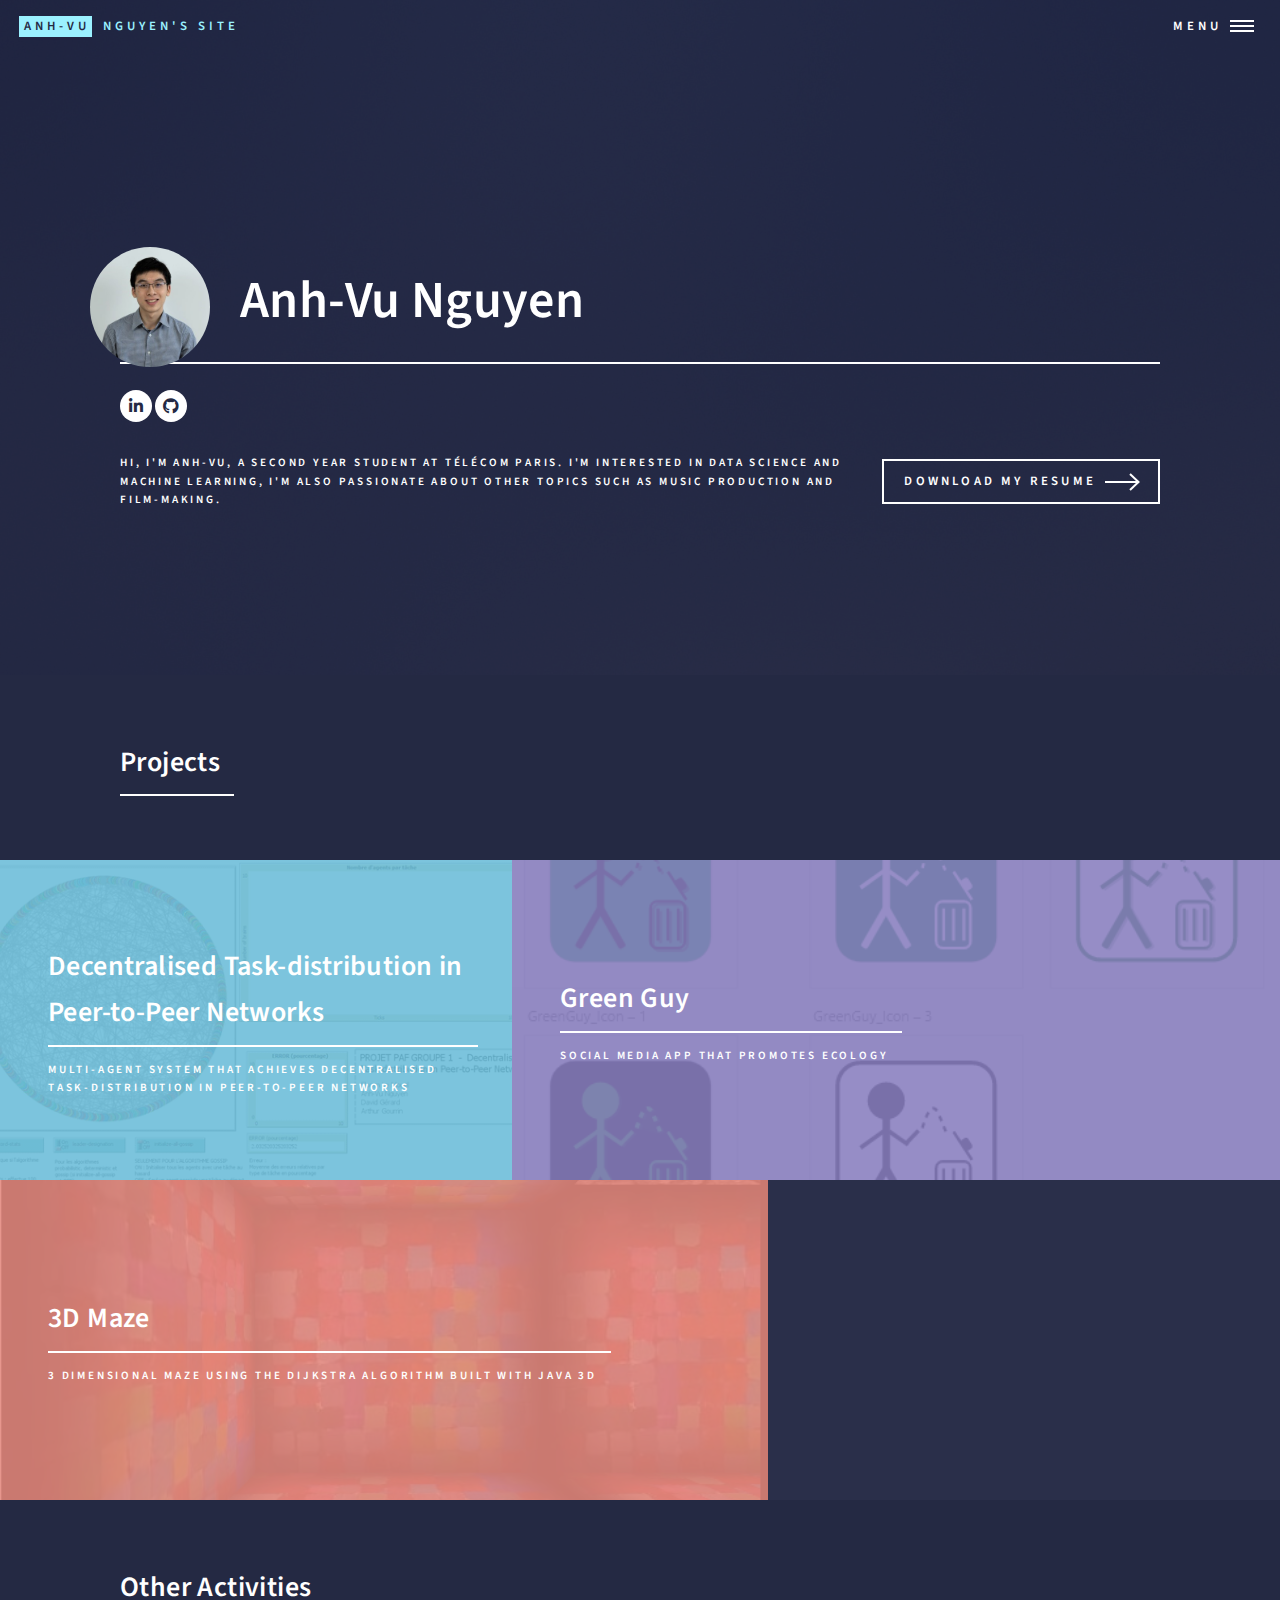
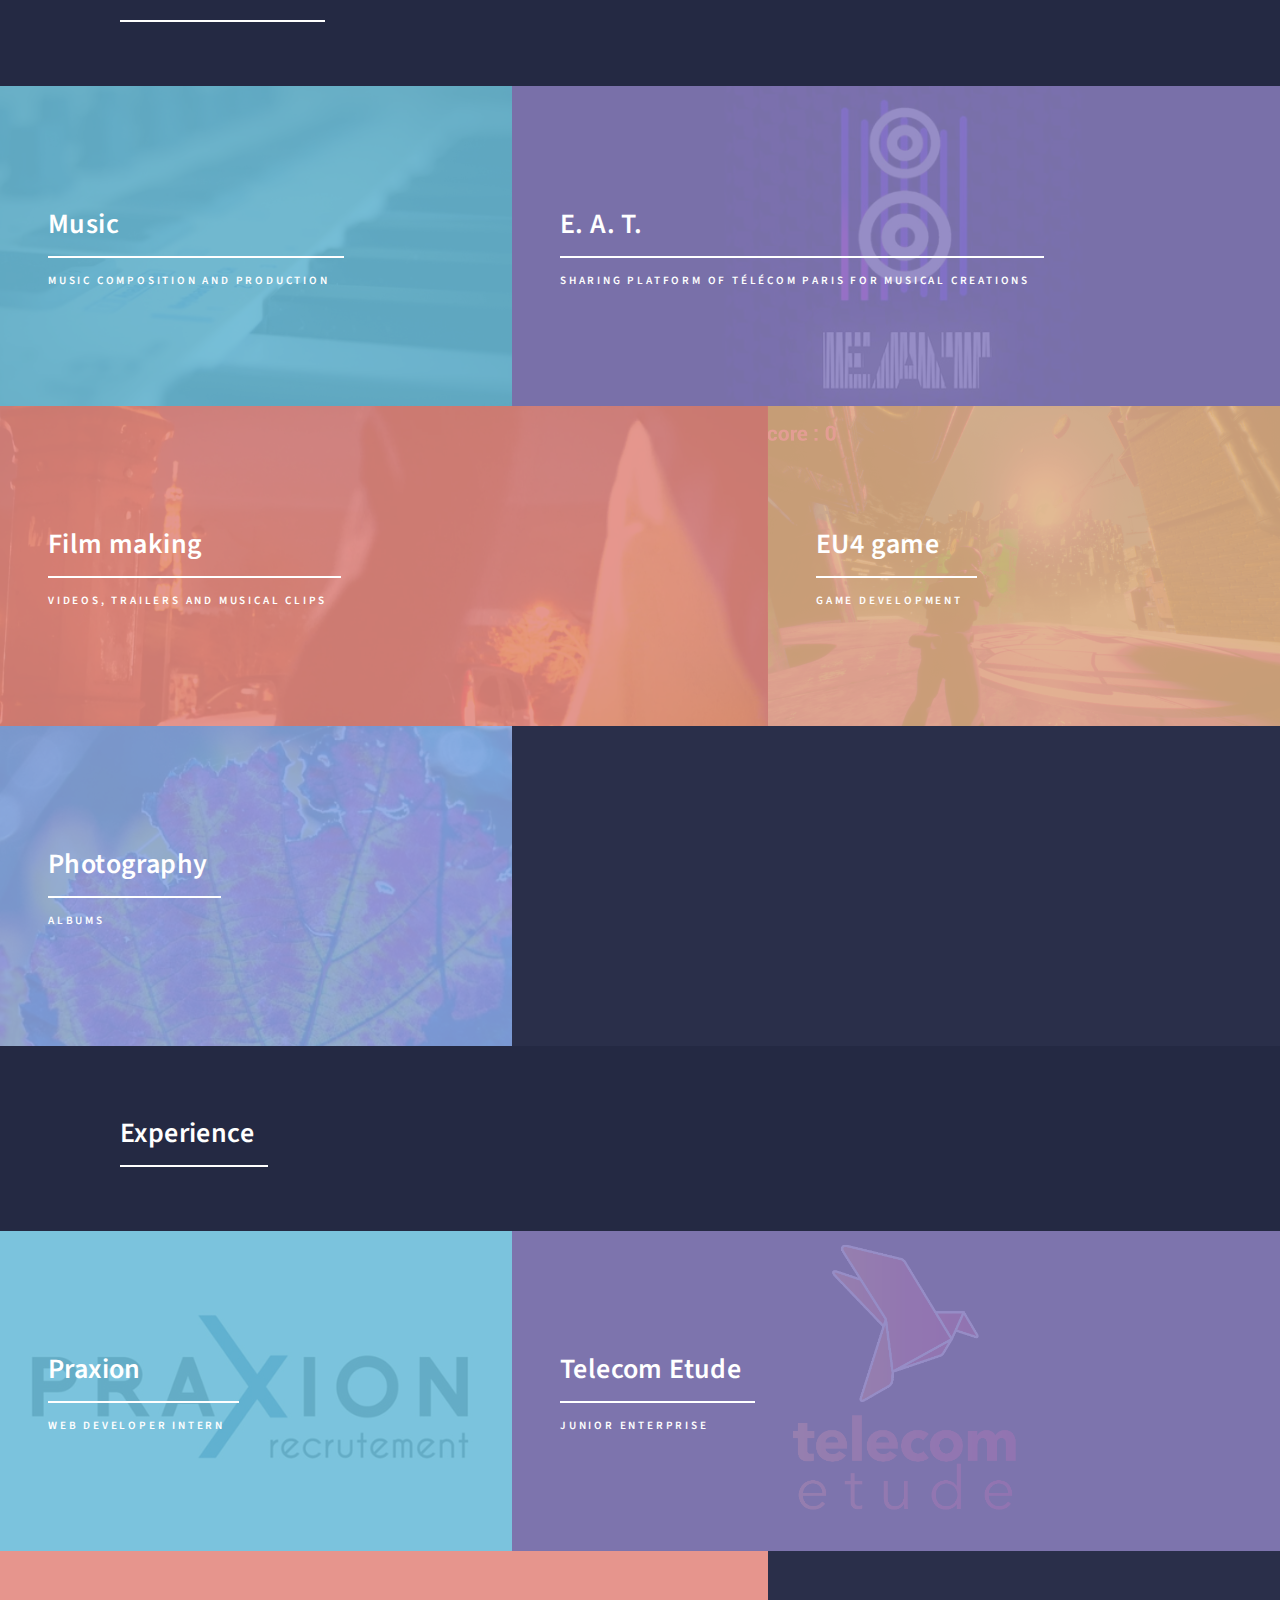
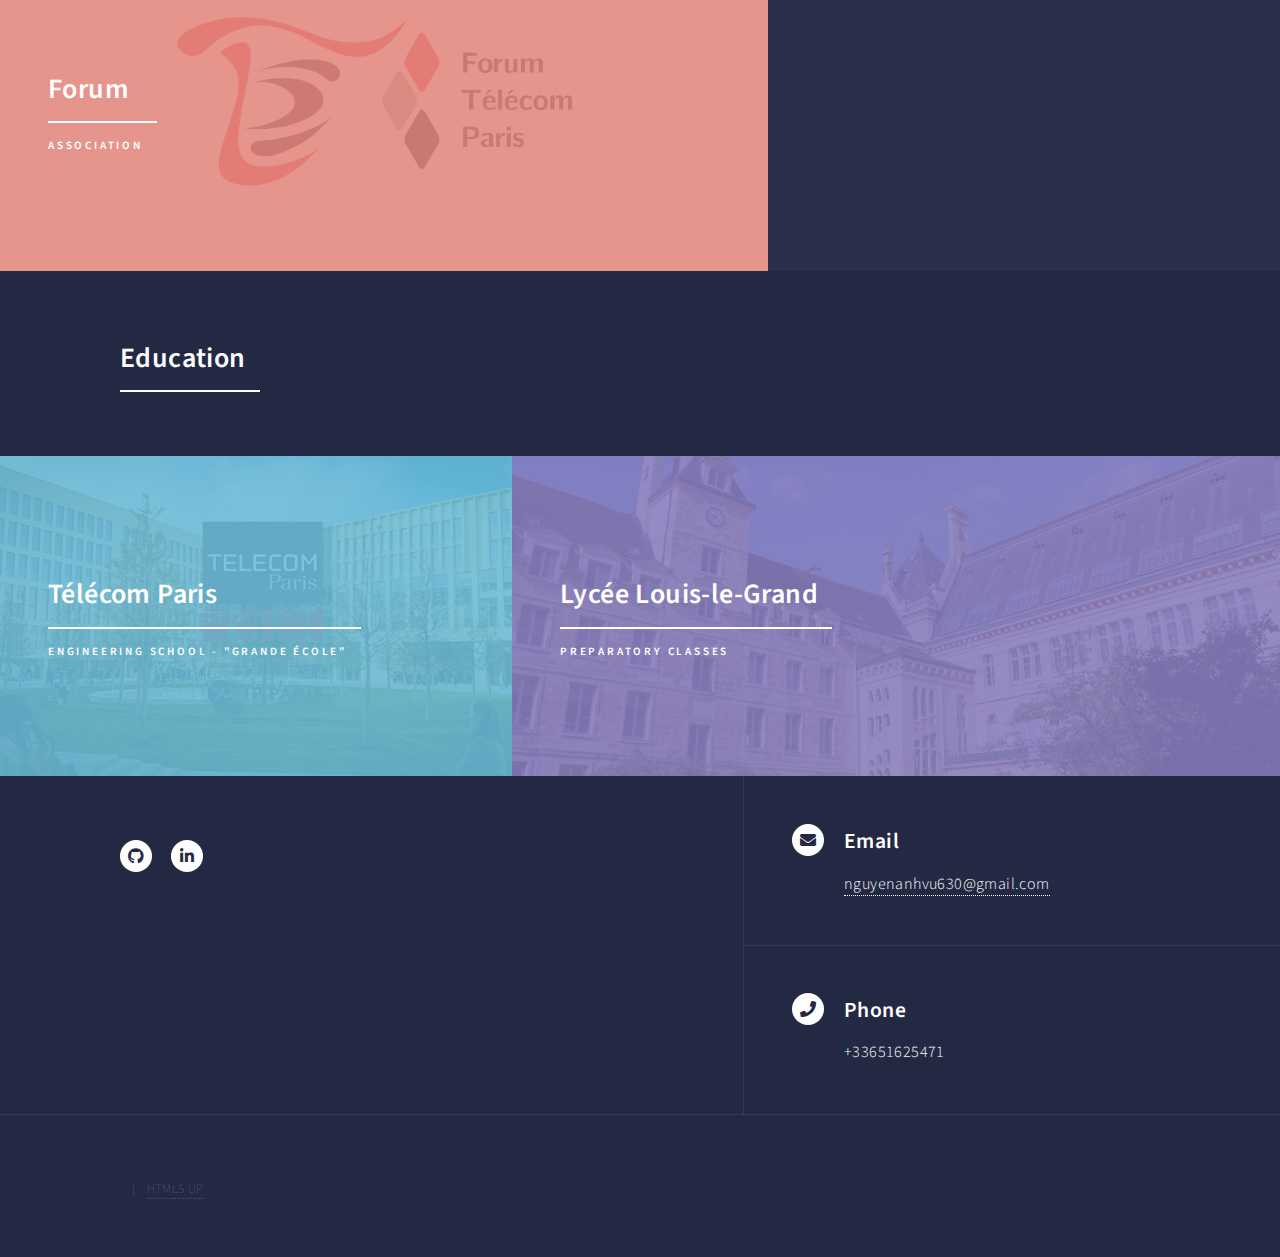
==== commit df39bf78: "pages content added" ====
--- a/index.html
+++ b/index.html
@@ -42,7 +42,7 @@
 					<section id="banner" class="major">
 						<div class="inner">
 							<header class="major">
-								<h1>Anh-Vu Nguyen</h1> <a href="https://www.linkedin.com/in/anhvung" target="_blank" class="icon brands alt fa-linkedin-in"><span class="label">LinkedIn</span>&nbsp;<a href="https://github.com/anhvung/" target="_blank" class="icon brands alt fa-github"><span class="label">GitHub</span></a></a>
+								<h1><img class="profilepic" src="images/PROFIL.jpg" alt="">Anh-Vu Nguyen </h1> <a href="https://www.linkedin.com/in/anhvung" target="_blank" class="icon brands alt fa-linkedin-in"><span class="label">LinkedIn</span>&nbsp;<a href="https://github.com/anhvung/" target="_blank" class="icon brands alt fa-github"><span class="label">GitHub</span></a></a>
 							</header>
 							<div class="content">
 								<p>Hi, I'm Anh-Vu, a second year student at Télécom Paris.
@@ -123,7 +123,7 @@
 										<img src="images/keyboard.jpg" alt="" />
 									</span>
 									<header class="major">
-										<h3><a href="landing.html" class="link">Music</a></h3>
+										<h3><a href="other_music.html" class="link">Music</a></h3>
 										<p>Music composition and production</p>
 									</header>
 								</article>
@@ -132,7 +132,7 @@
 										<img src="images/eat.jpg" alt="" />
 									</span>
 									<header class="major">
-										<h3><a href="landing.html" class="link">EAT</a></h3>
+										<h3><a href="other_eat.html" class="link">E. A. T.</a></h3>
 										<p>Sharing platform of Télécom Paris for musical creations</p>
 									</header>
 								</article>
@@ -141,7 +141,7 @@
 										<img src="images/gala.PNG" alt="" />
 									</span>
 									<header class="major">
-										<h3><a href="landing.html" class="link">Film making</a></h3>
+										<h3><a href="other_film.html" class="link">Film making</a></h3>
 										<p>Videos, trailers and musical clips</p>
 									</header>
 								</article>
@@ -151,7 +151,7 @@
 										<img src="images/ue4.png" alt="" />
 									</span>
 									<header class="major">
-										<h3><a href="landing.html" class="link">EU4 game</a></h3>
+										<h3><a href="other_ue4.html" class="link">EU4 game</a></h3>
 										<p>Game development</p>
 									</header>
 								</article>
@@ -160,10 +160,11 @@
 										<img src="images/photo.jpg" alt="" />
 									</span>
 									<header class="major">
-										<h3><a href="landing.html" class="link">Photography</a></h3>
+										<h3><a href="other_photo.html" class="link">Photography</a></h3>
 										<p>Albums</p>
 									</header>
 								</article>
+									
 							</section>
 
 						
@@ -188,7 +189,7 @@
 										<img src="images/praxion.jpg" alt="" />
 									</span>
 									<header class="major">
-										<h3><a href="landing.html" class="link">Praxion</a></h3>
+										<h3><a href="exp_praxion.html" class="link">Praxion</a></h3>
 										<p>Web developer intern</p>
 									</header>
 								</article>
@@ -197,7 +198,7 @@
 										<img src="images/etude.png" alt="" />
 									</span>
 									<header class="major">
-										<h3><a href="landing.html" class="link">Telecom Etude</a></h3>
+										<h3><a href="exp_je.html" class="link">Telecom Etude</a></h3>
 										<p>Junior enterprise</p>
 									</header>
 								</article>
@@ -206,19 +207,11 @@
 										<img src="images/forum.jpg" alt="" />
 									</span>
 									<header class="major">
-										<h3><a href="landing.html" class="link">Forum</a></h3>
+										<h3><a href="exp_forum.html" class="link">Forum</a></h3>
 										<p>Association</p>
 									</header>
 								</article>
-								<article>
-									<span class="image">
-										<img src="images/debate.jpg" alt="" />
-									</span>
-									<header class="major">
-										<h3><a href="landing.html" class="link">Debating</a></h3>
-										<p>British parliamentary style debating club</p>
-									</header>
-								</article>
+							
 							</section>
 
 						
@@ -244,7 +237,7 @@
 										<img src="images/telecom.jpg" alt="" />
 									</span>
 									<header class="major">
-										<h3><a href="landing.html" class="link">Télécom Paris</a></h3>
+										<h3><a href="edu_telecom.html" target="_blank" class="link">Télécom Paris</a></h3>
 										<p>Engineering school - "Grande école"</p>
 									</header>
 								</article>
@@ -253,7 +246,7 @@
 										<img src="images/llg.jpg" alt="" />
 									</span>
 									<header class="major">
-										<h3><a href="landing.html" class="link">Lycée Louis-le-Grand</a></h3>
+										<h3><a href="edu_llg.html" target="_blank" class="link">Lycée Louis-le-Grand</a></h3>
 										<p>Preparatory classes</p>
 									</header>
 								</article>
--- a/assets/css/main.css
+++ b/assets/css/main.css
@@ -4007,4 +4007,22 @@
 			transform: none;
 			opacity: 1;
 			visibility: visible;
-		}+		}
+.profilepic  {
+	border-radius: 50%;
+  width: 120px;
+  height: 120px;
+  transform: translate(-30px, 50px);
+
+}
+@media screen and (max-width: 736px) {
+
+		.profilepic  {
+	border-radius: 50%;
+  width: 90px;
+  height: 90px;
+  transform: translate(-20px, 30px);
+
+}
+
+	}
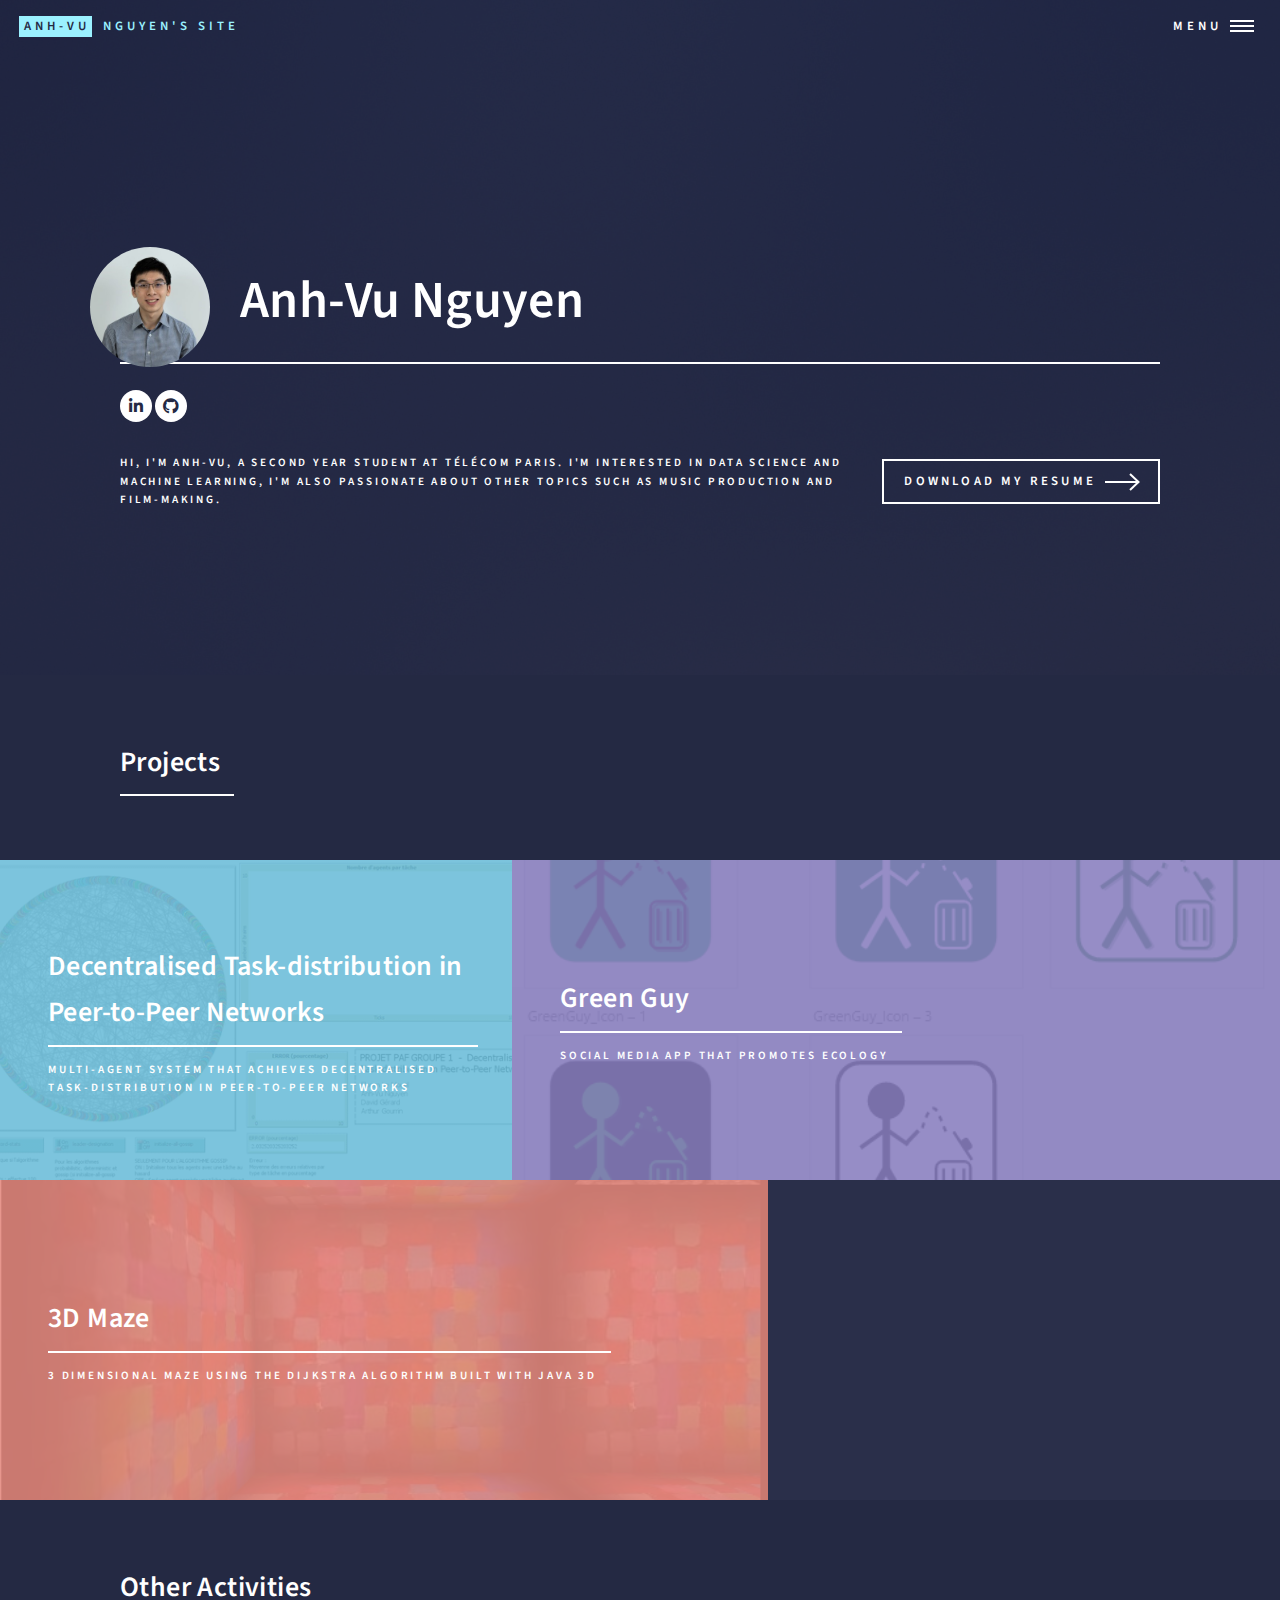
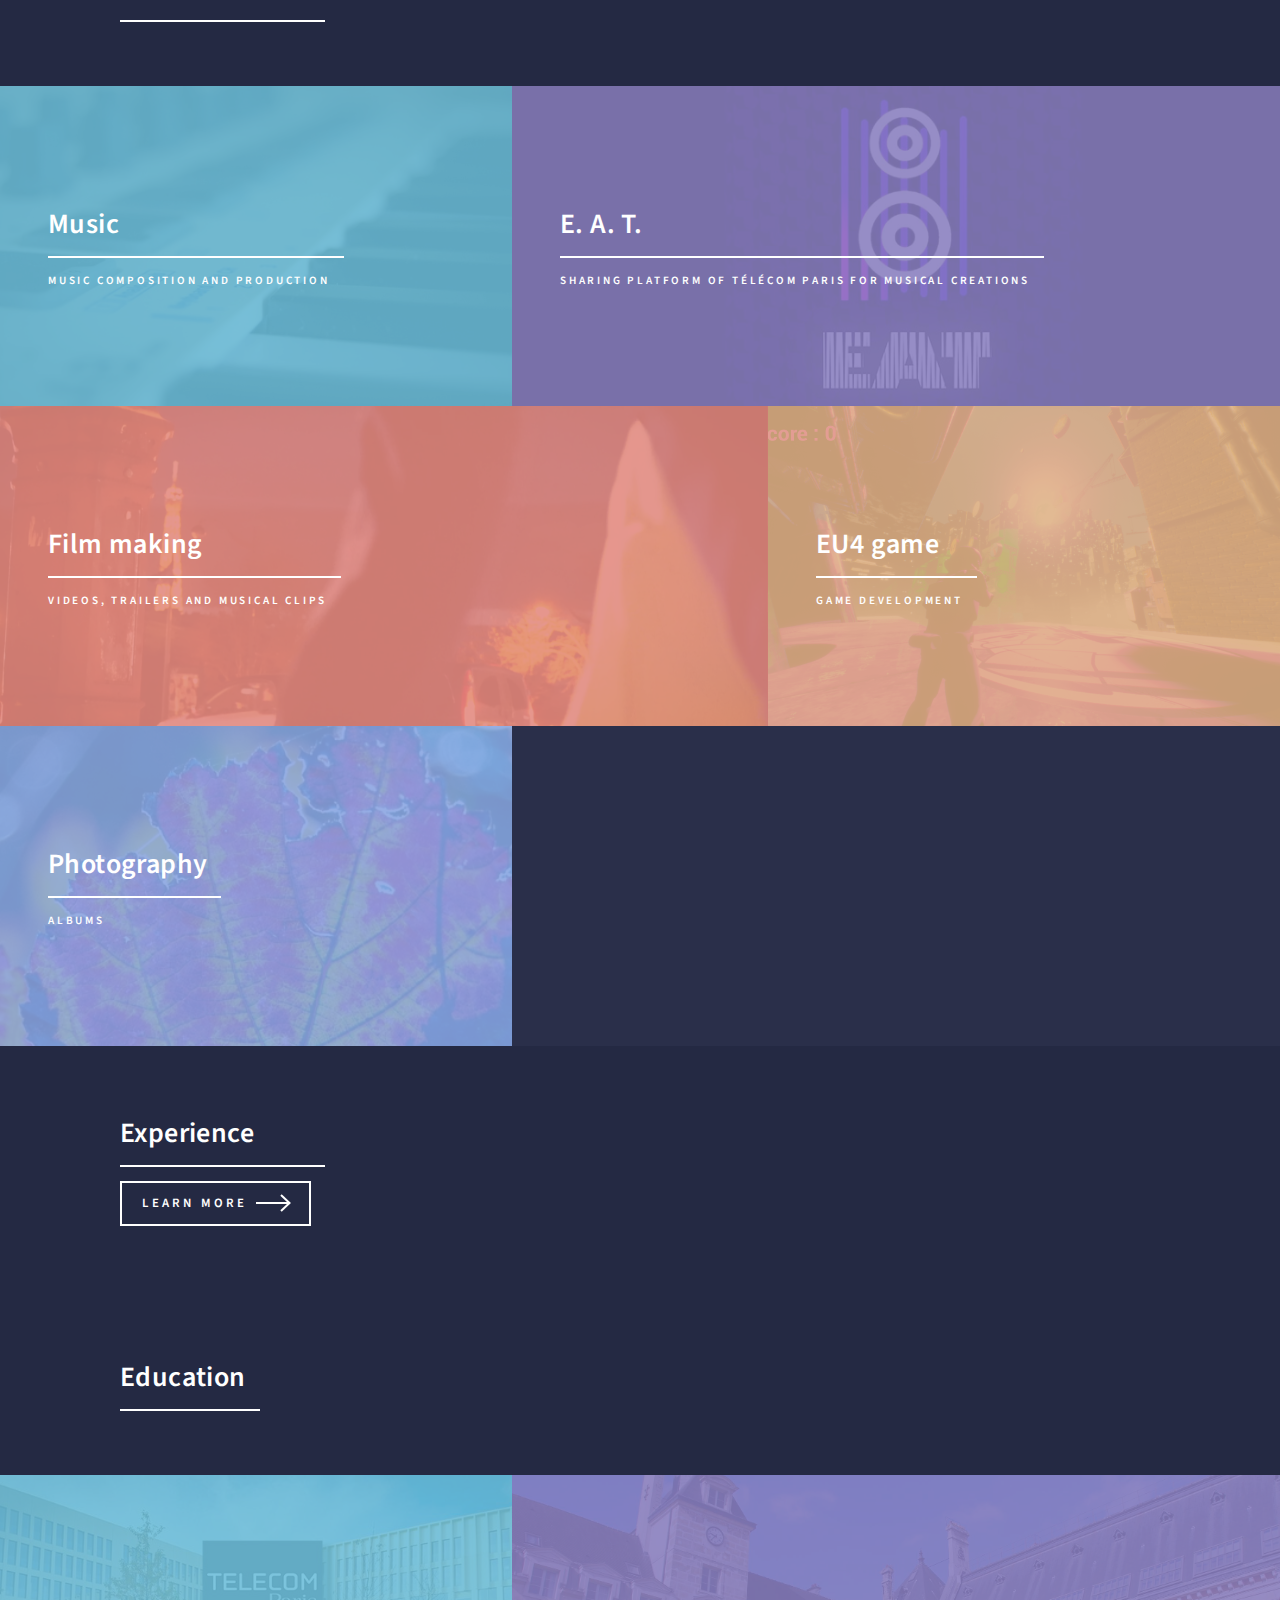
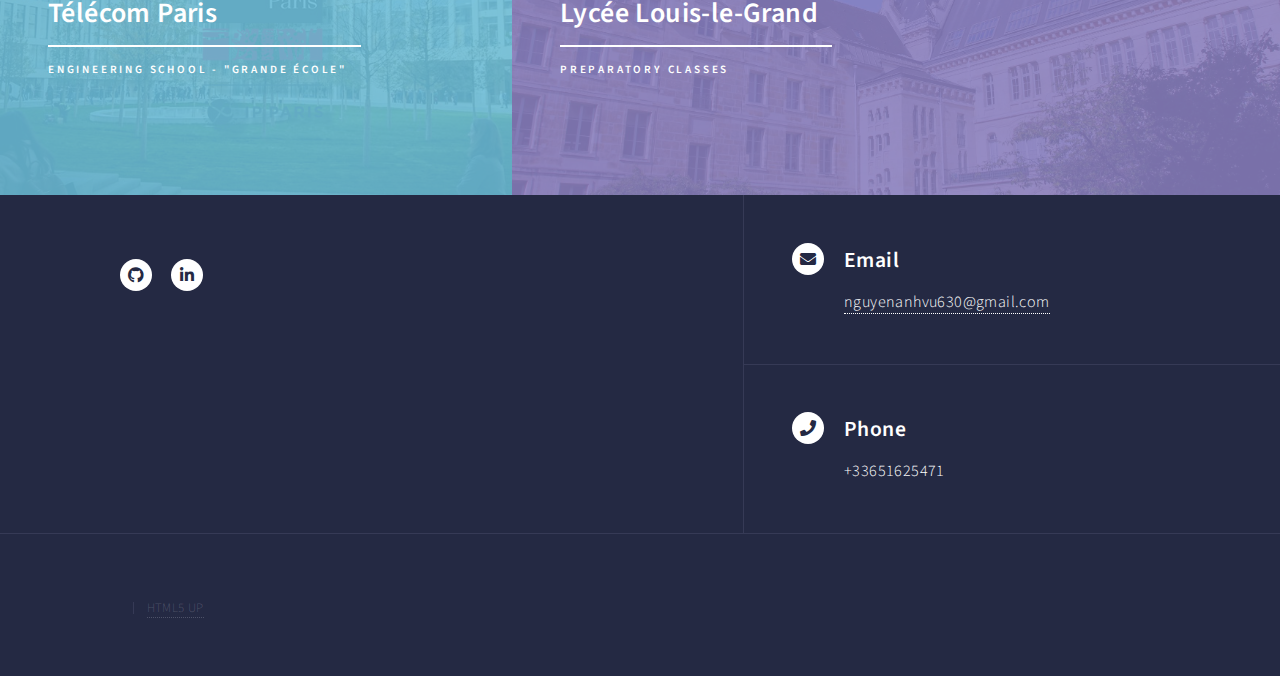
==== commit e9f39b82: "js script" ====
--- a/index.html
+++ b/index.html
@@ -174,49 +174,25 @@
 							<section id="exp">
 								<div class="inner">
 									<header class="major">
-										<h2>Experience</h2>
-									</header>
-									
-									
-								</div>
-							</section>
-					<div id="main">
-
-						<!-- One -->
-							<section id="arazd" class="tiles">
-								<article>
-									<span class="image">
-										<img src="images/praxion.jpg" alt="" />
-									</span>
-									<header class="major">
-										<h3><a href="exp_praxion.html" class="link">Praxion</a></h3>
-										<p>Web developer intern</p>
-									</header>
-								</article>
-								<article>
-									<span class="image">
-										<img src="images/etude.png" alt="" />
-									</span>
-									<header class="major">
-										<h3><a href="exp_je.html" class="link">Telecom Etude</a></h3>
-										<p>Junior enterprise</p>
-									</header>
-								</article>
-								<article>
-									<span class="image">
-										<img src="images/forum.jpg" alt="" />
-									</span>
-									<header class="major">
-										<h3><a href="exp_forum.html" class="link">Forum</a></h3>
-										<p>Association</p>
-									</header>
-								</article>
-							
-							</section>
-
-						
-
-					</div>
+										<h2>Experience </h2> <a   id="btn_exp" onclick="fns_exp()"  class="button next">Learn more</a>
+									</header>
+									
+									
+								</div>
+							</section>
+					<section id="exp_content">
+								<div class="inner">
+									<p>Multi-agent system that achieves decentralised task-distribution in peer-to-peer networks using different algorithms.</p>
+									<p>Up to 14 tasks can be distributed using four different algorithms (probabilistic, deterministic, gossip, estimation-adjustment).</p>	
+									<p>Four types of graphs can be generated : tree, small world, fully connected, random graph.</p>		
+									<ul class="actions">
+												<li><a href="https://github.com/anhvung/DecentralizedP2PTaskDistribution" target="_blank" class="button">GitHub page</a></li>
+												<li><a href="content/Rapport-PAF.pdf" target="_blank" download class="button ">Report (French)</a></li>
+									</ul>
+									
+									
+								</div>
+							</section>
 					<!-- TEXT SECTION -->
 							<section id="edu">
 								<div class="inner">
@@ -303,6 +279,7 @@
 			<script src="assets/js/breakpoints.min.js"></script>
 			<script src="assets/js/util.js"></script>
 			<script src="assets/js/main.js"></script>
+			<script src="assets/js/monjs.js"></script>
 
 	</body>
 </html>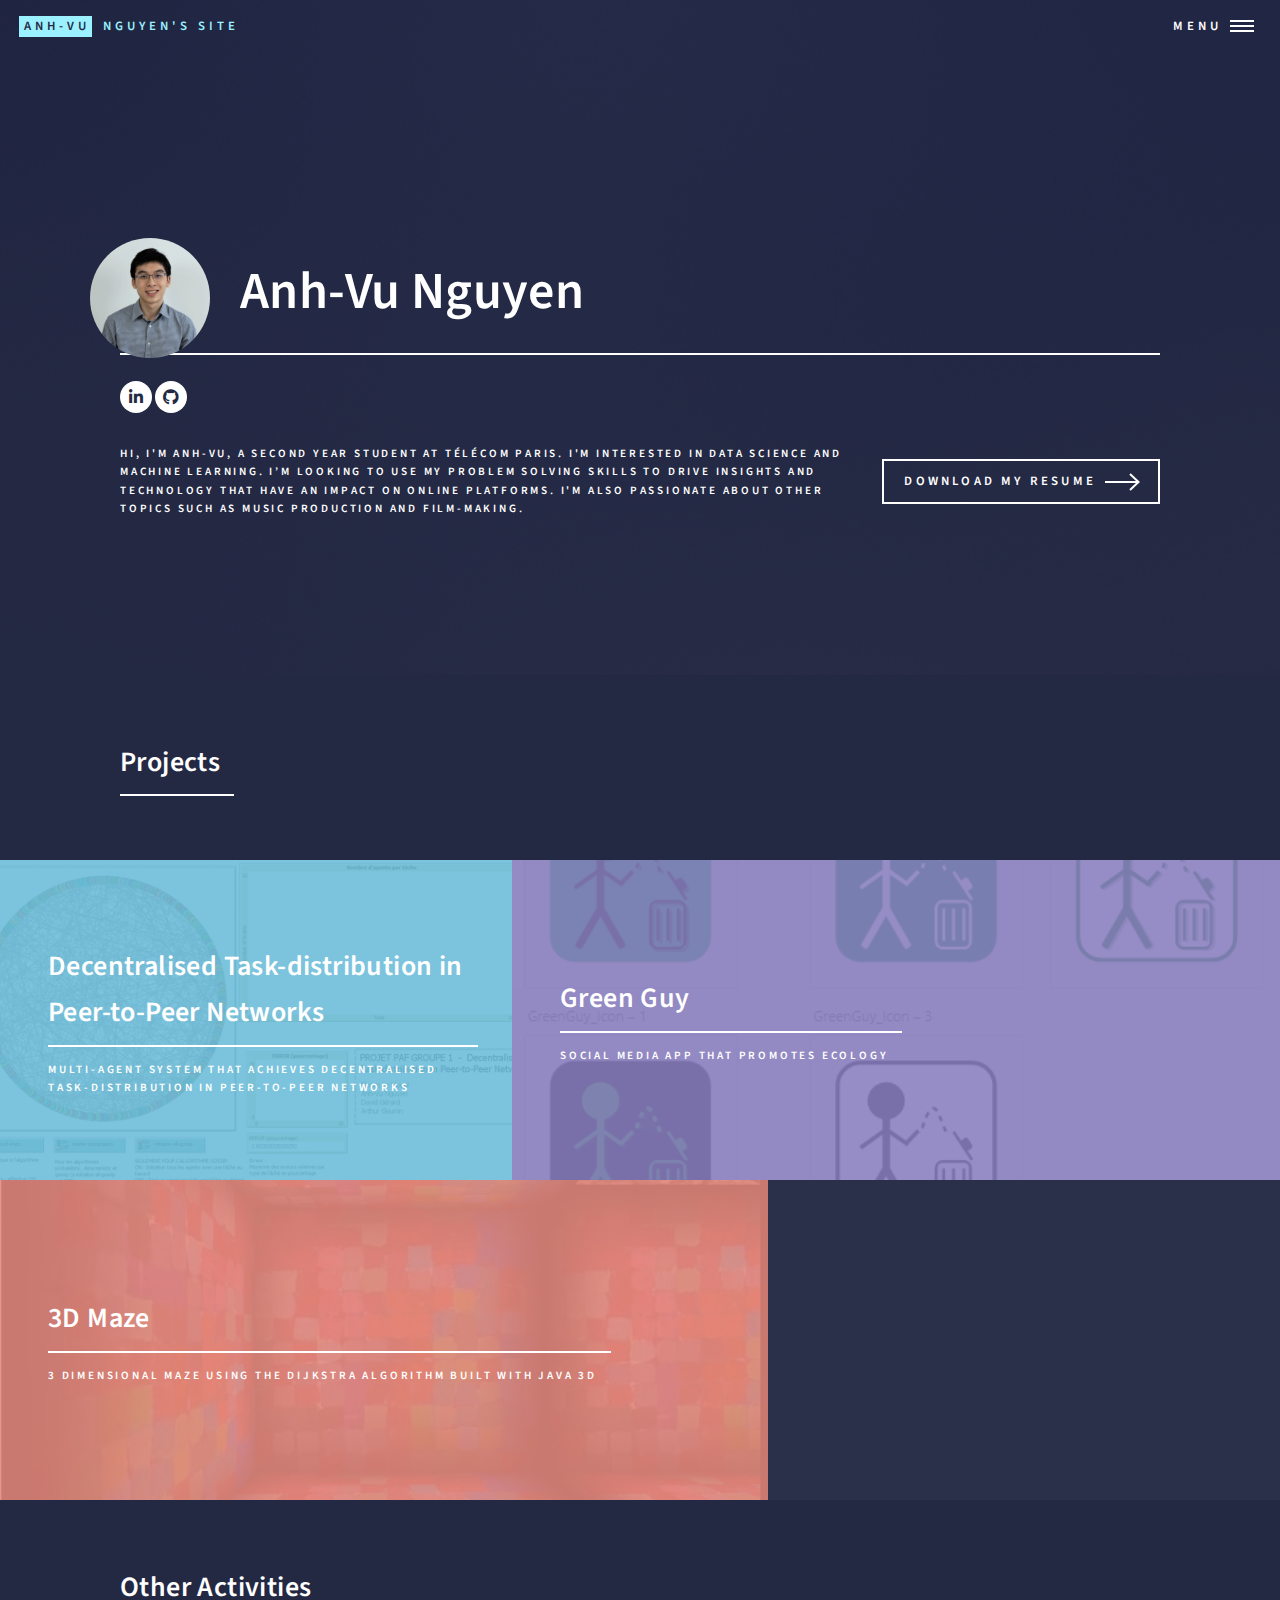
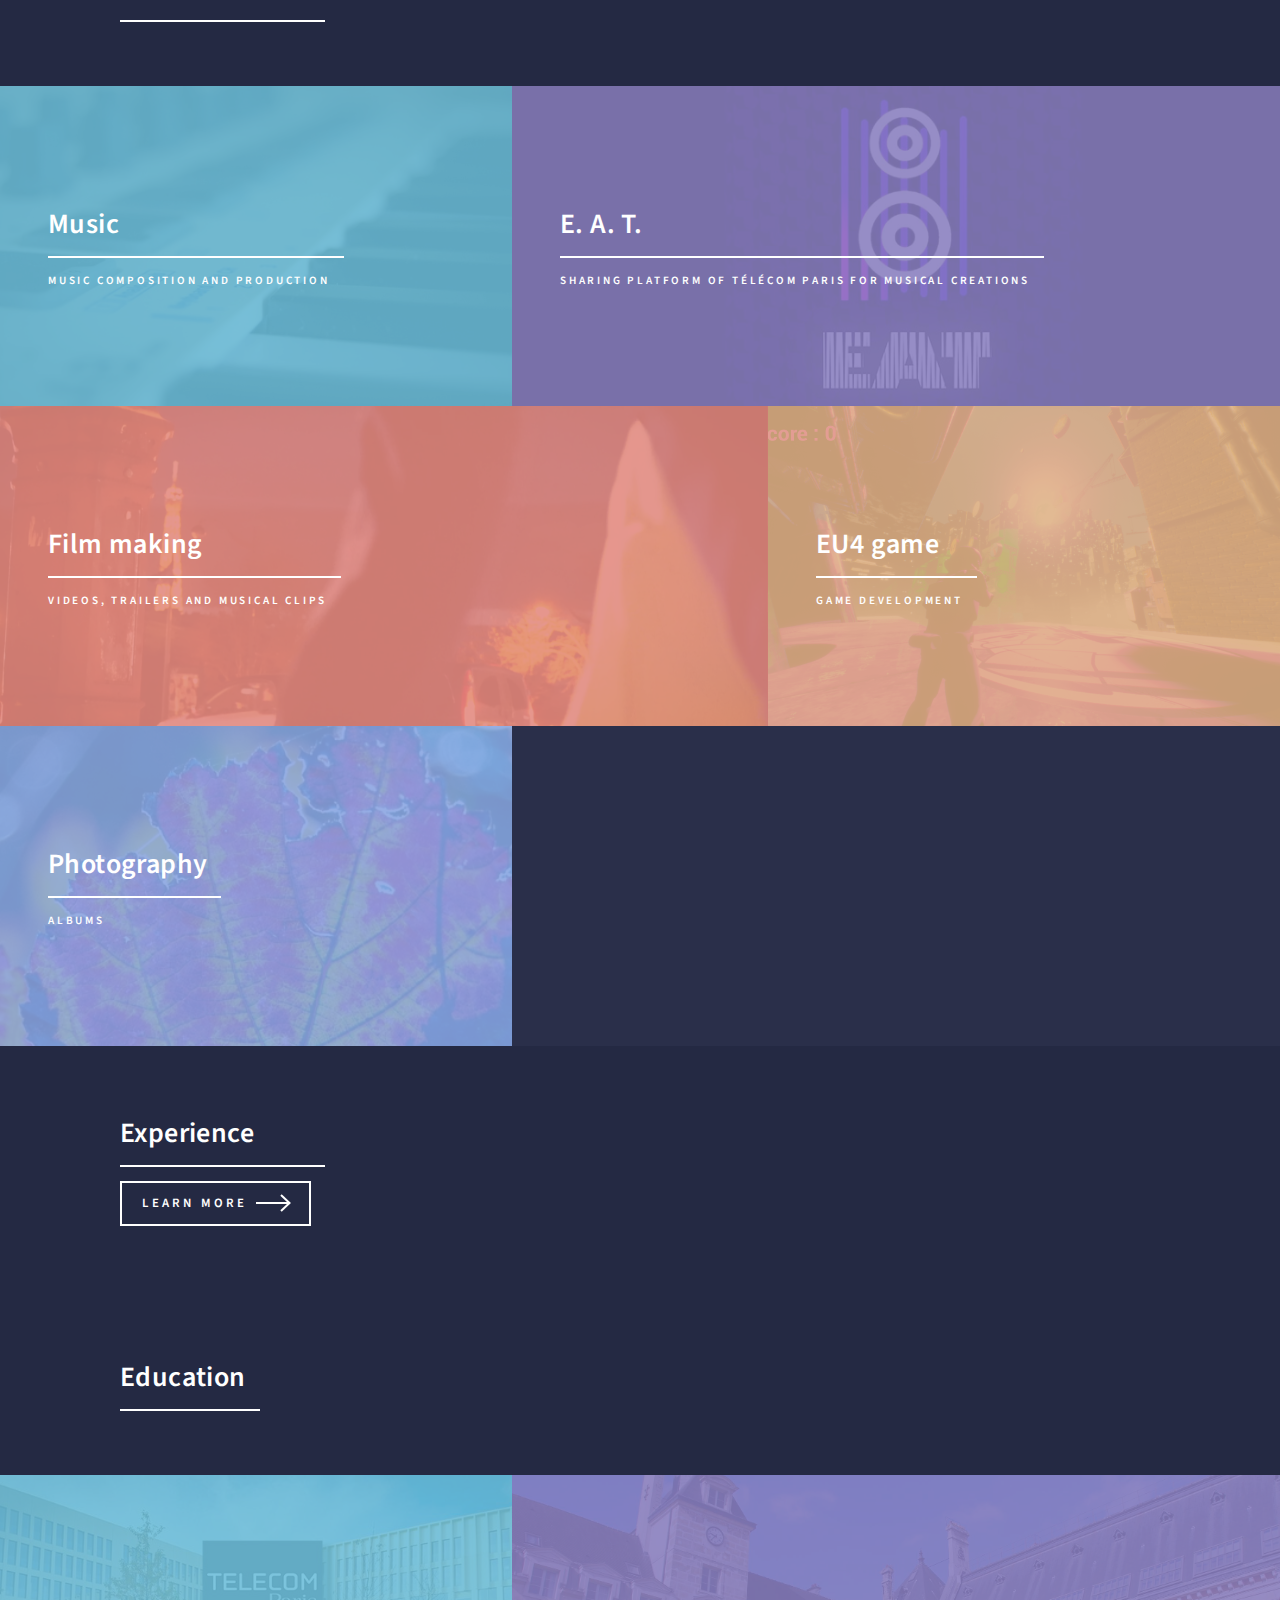
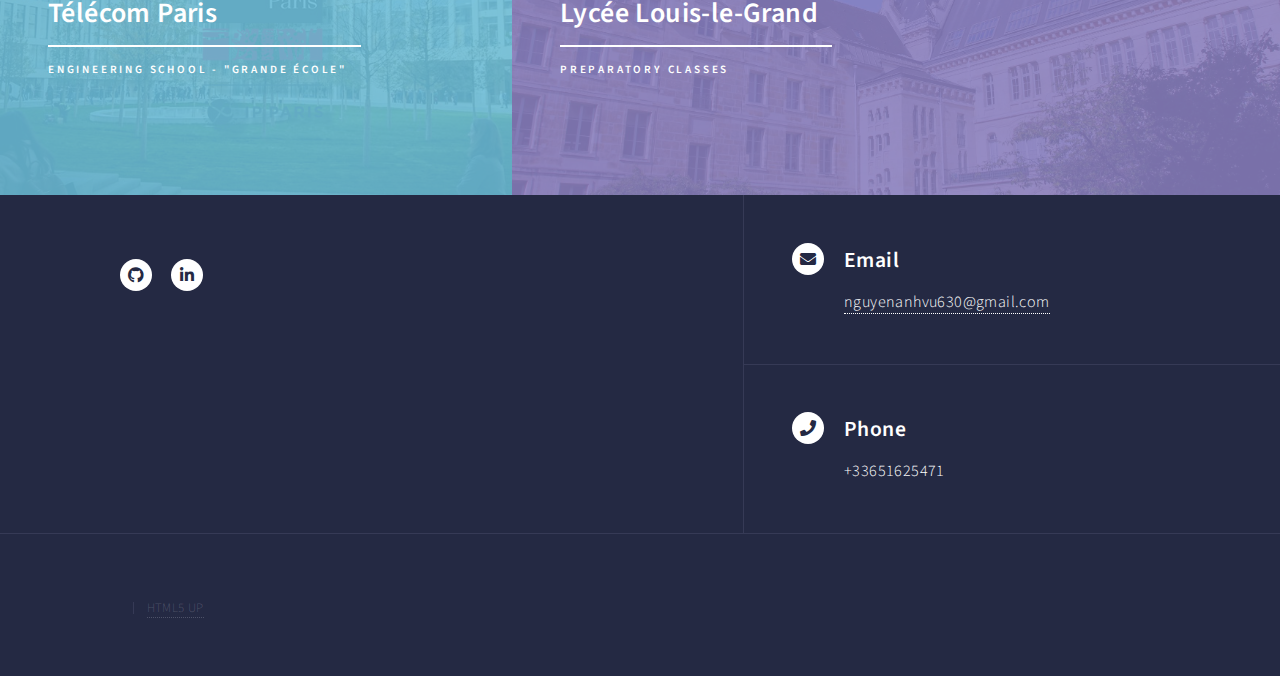
==== commit d53500de: "1st version" ====
--- a/index.html
+++ b/index.html
@@ -46,7 +46,7 @@
 							</header>
 							<div class="content">
 								<p>Hi, I'm Anh-Vu, a second year student at Télécom Paris.
-I'm interested in data science and machine learning, I'm also passionate about other topics such as music production and film-making.</p>
+I'm interested in data science and machine learning. I’m looking to use my problem solving skills to drive insights and technology that have an impact on online platforms. I'm also passionate about other topics such as music production and film-making.</p>
 								<ul class="icons">
 									<li><a href="content/Anh_Vu_Nguyen_s_CV__en_.pdf" target="_blank" download class="button next scrolly">Download my resume</a></li>
 									
@@ -182,15 +182,32 @@
 							</section>
 					<section id="exp_content">
 								<div class="inner">
-									<p>Multi-agent system that achieves decentralised task-distribution in peer-to-peer networks using different algorithms.</p>
-									<p>Up to 14 tasks can be distributed using four different algorithms (probabilistic, deterministic, gossip, estimation-adjustment).</p>	
-									<p>Four types of graphs can be generated : tree, small world, fully connected, random graph.</p>		
-									<ul class="actions">
-												<li><a href="https://github.com/anhvung/DecentralizedP2PTaskDistribution" target="_blank" class="button">GitHub page</a></li>
-												<li><a href="content/Rapport-PAF.pdf" target="_blank" download class="button ">Report (French)</a></li>
-									</ul>
-									
-									
+									<img src="images/praxion.png" alt="praxion" style="max-width: 20%; height: auto;box-shadow: 4px 4px 8px #888888;" />
+									<p>	<strong>Praxion</strong> - France<br>
+										<i>Web develper intern</i> - Jul. 2020 - Aug. 2020<br>
+
+										&bull;Built a website for Praxion with SEO optimizations resulting in an increase of web traffic<br>
+									&bull;Integrated a CRM (Customer Relationship Management) platform with the company’s internal system that manages thousands of customers<br>	
+									&bull;Implemented analytics services (Google Analytics) and migrated the site to new hosting servers with no downtime</p>		
+								</div>
+								<div class="inner">
+									<a target="_blank" href="https://www.telecom-etude.fr/"><img src="images/etude.png" alt="praxion" style="max-width: 20%; height: auto;box-shadow: 4px 4px 8px #111111;" /></a>
+									<p>	<strong>Telecom Etude</strong> - France<br>
+										<i>Business Development and Project Supervisor Manager</i> - Mar. 2020 - Present<br>
+
+										&bull;Supervised the administrators to make sure the processes are followed with respect to the regulation<br>
+									&bull;Developed our network to increase our business activities<br>	
+
+								</div>
+
+								<div class="inner">
+									 <a target="_blank" href="https://forumtelecomparis.fr/"><img src="images/forum.jpg" alt="praxion" style="max-width: 20%; height: auto;box-shadow: 4px 4px 8px #888888;" /></a>
+									<p>	<strong>Talent Day (Forum)</strong> - France<br>
+										<i>Media and Communications Division</i> - Oct. 2019 - Nov. 2020 <br>
+
+										&bull;Created visuals, posters and online posts to promote the event with a team of 4 students<br>
+									&bull;Worked with other teams during the event for a seamless operation and gathered feedback for next year’s iteration<br>	
+
 								</div>
 							</section>
 					<!-- TEXT SECTION -->
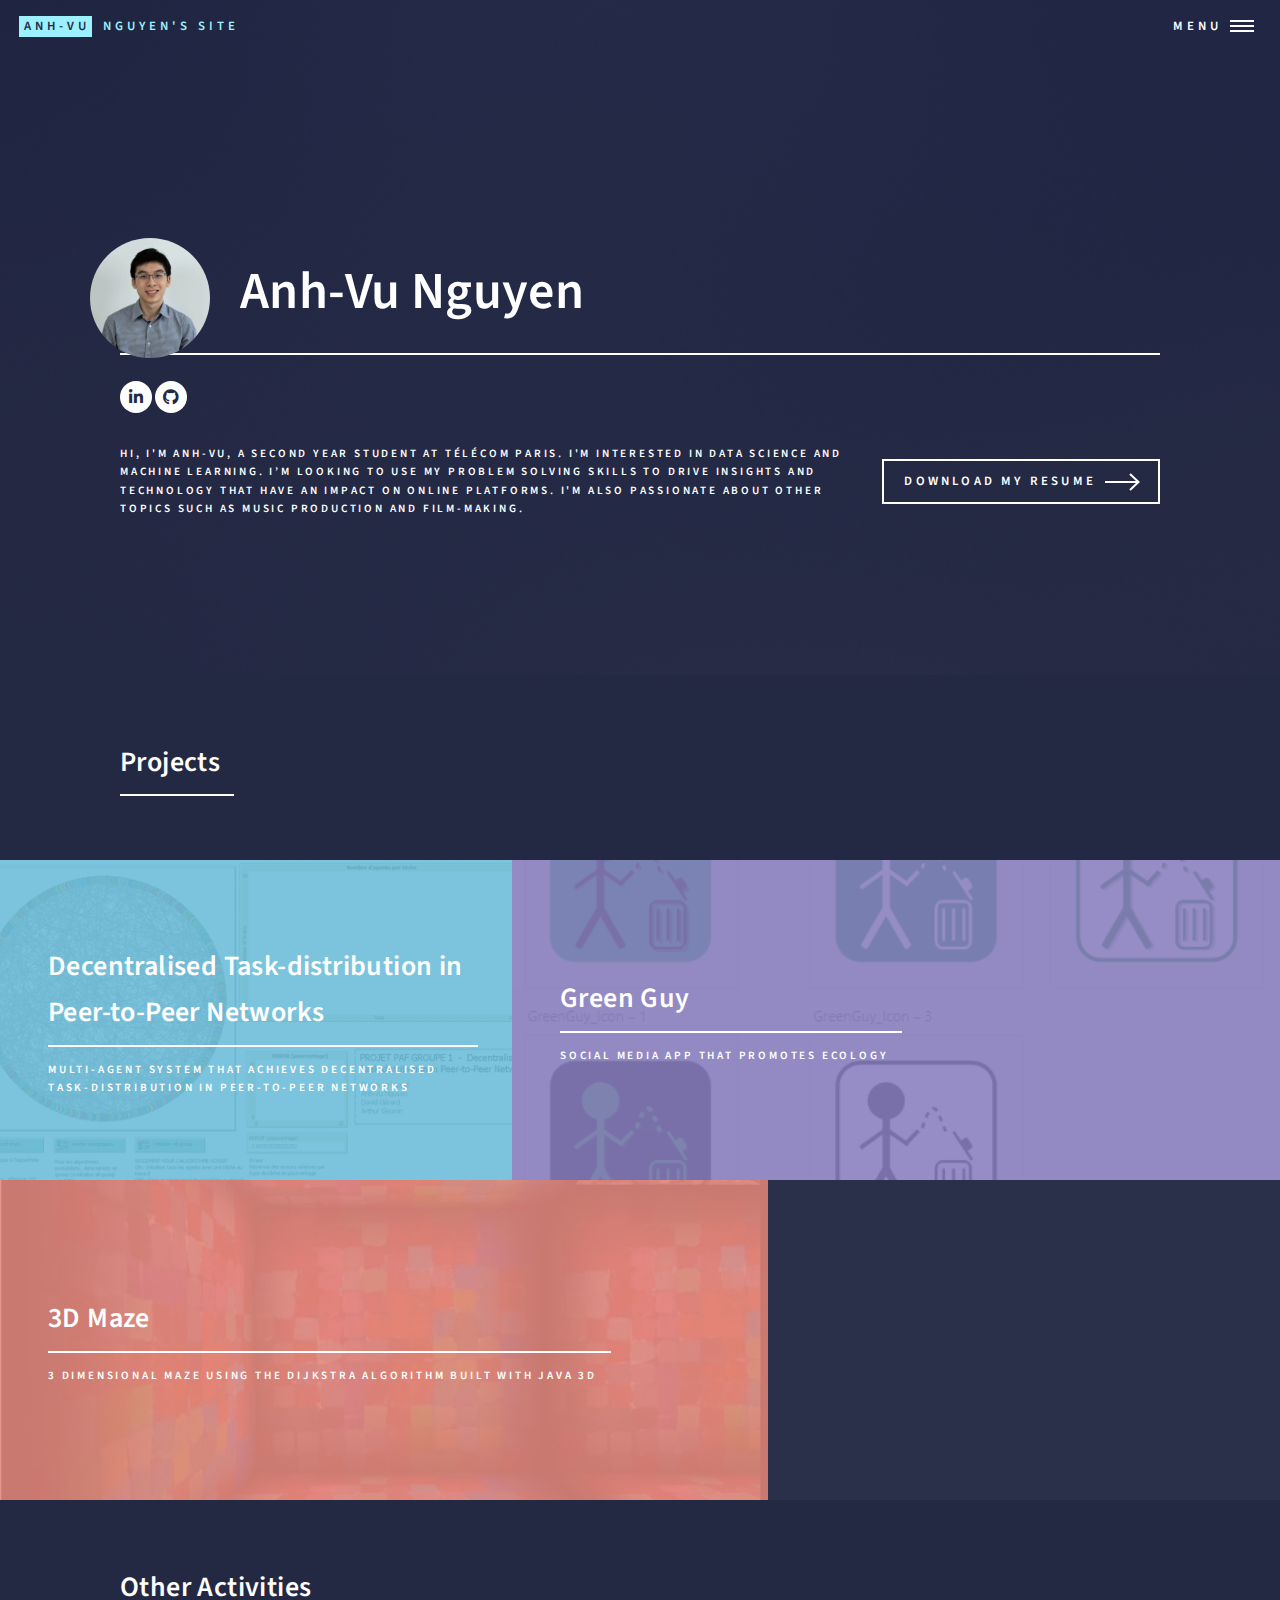
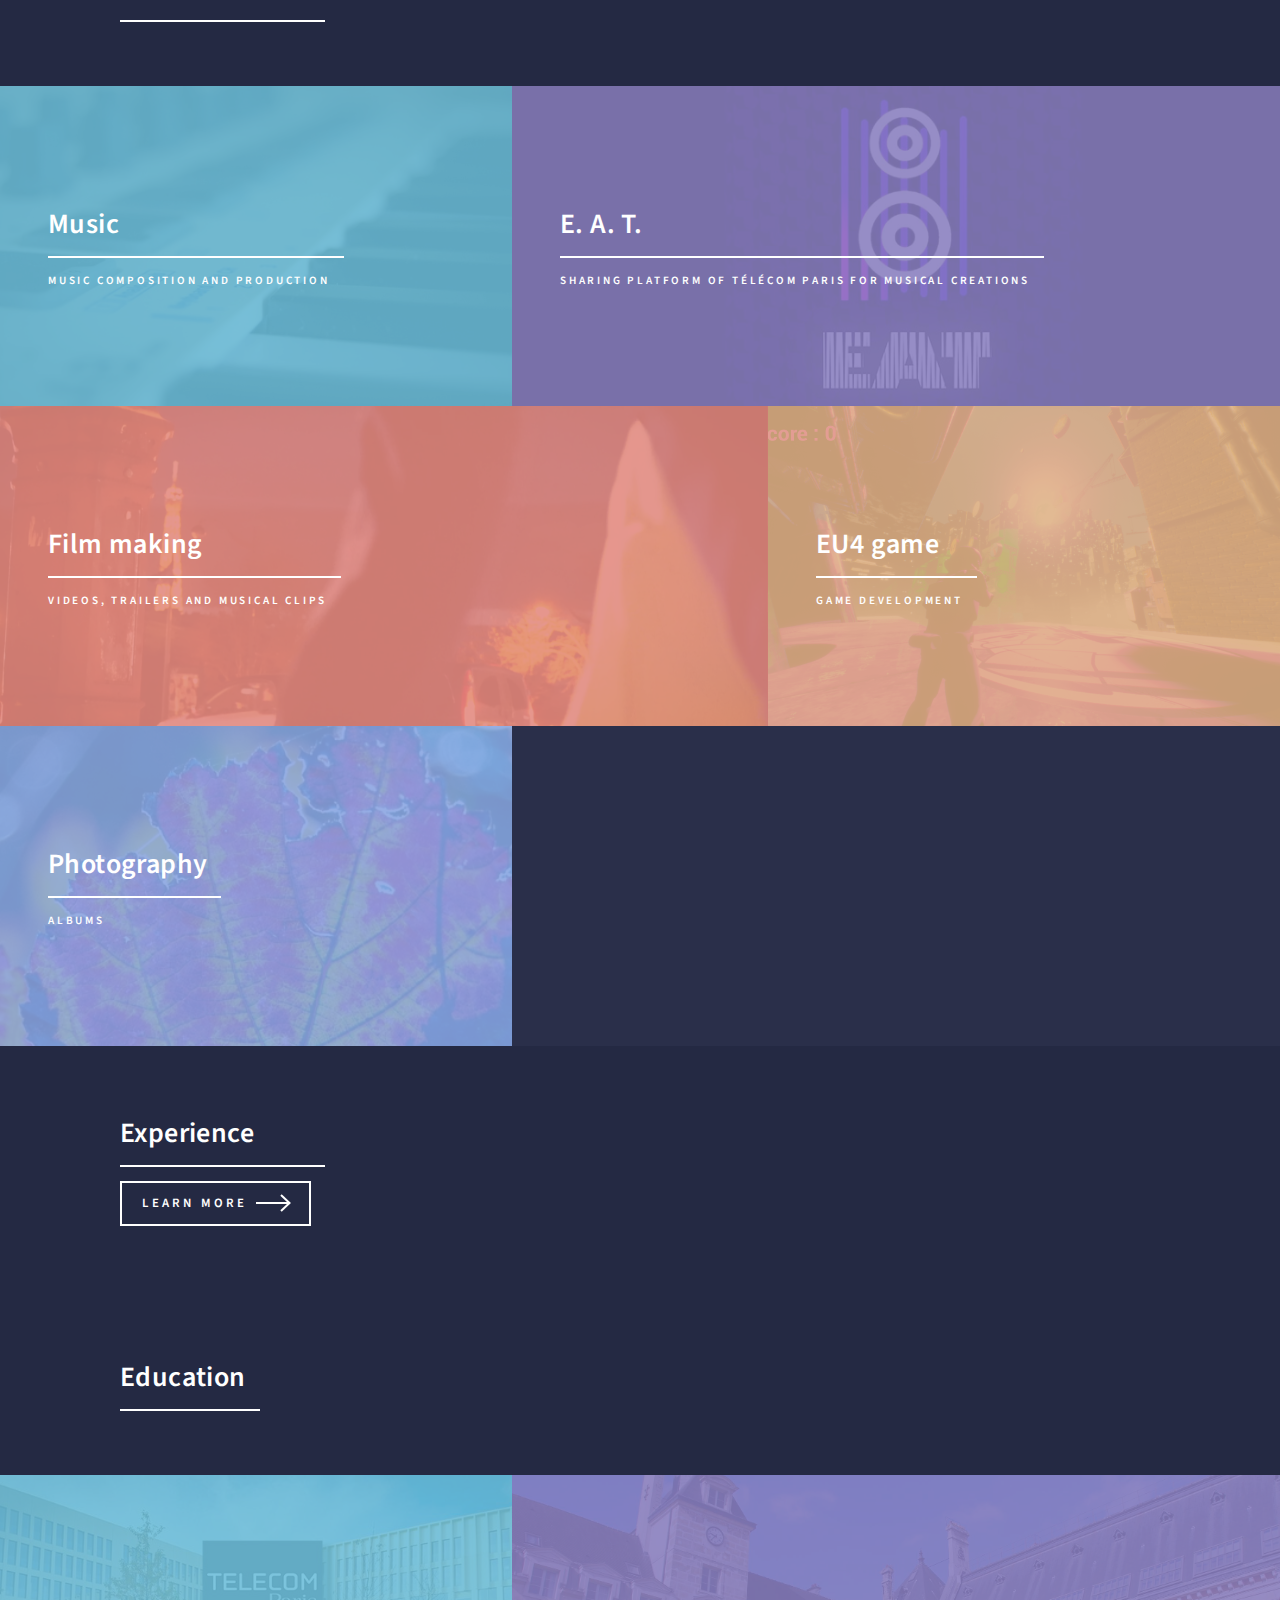
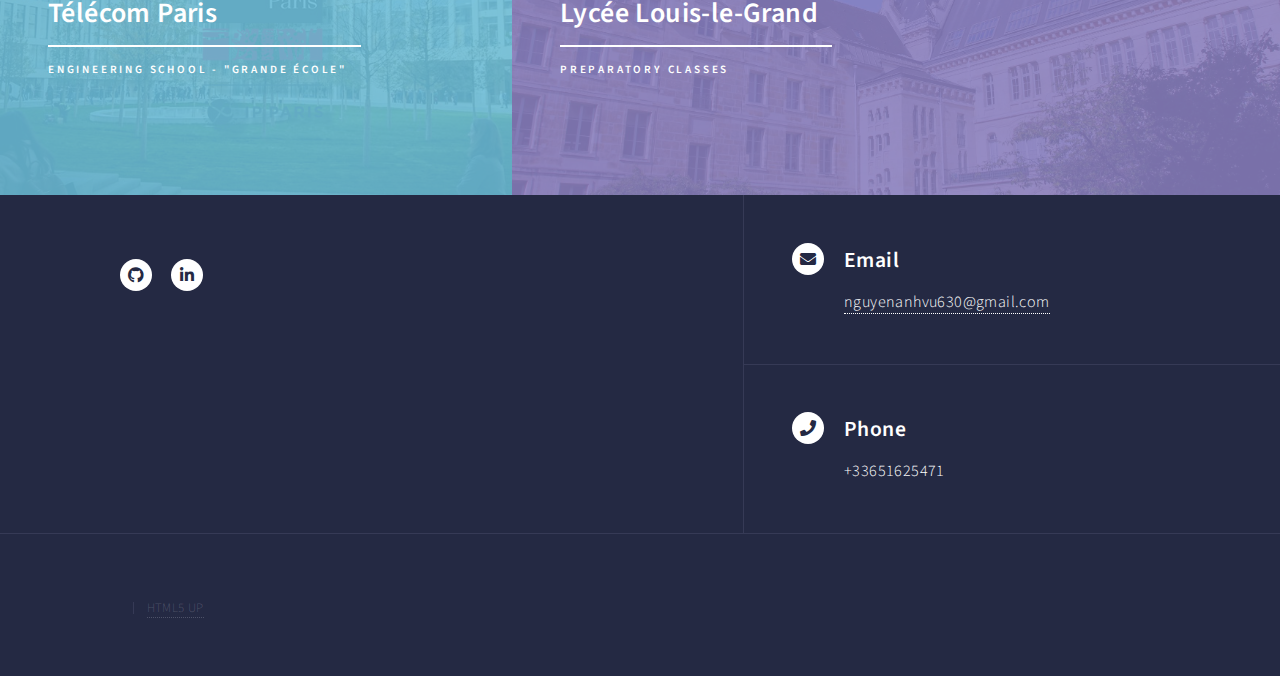
==== commit 4fa77128: "google analytics" ====
--- a/index.html
+++ b/index.html
@@ -2,6 +2,15 @@
 
 <html>
 	<head>
+		<!-- Global site tag (gtag.js) - Google Analytics -->
+<script async src="https://www.googletagmanager.com/gtag/js?id=G-46ZV27WEJS"></script>
+<script>
+  window.dataLayer = window.dataLayer || [];
+  function gtag(){dataLayer.push(arguments);}
+  gtag('js', new Date());
+
+  gtag('config', 'G-46ZV27WEJS');
+</script>
 		<title>Anh-Vu's website</title>
 		<meta charset="utf-8" />
 		<meta name="viewport" content="width=device-width, initial-scale=1, user-scalable=no" />
